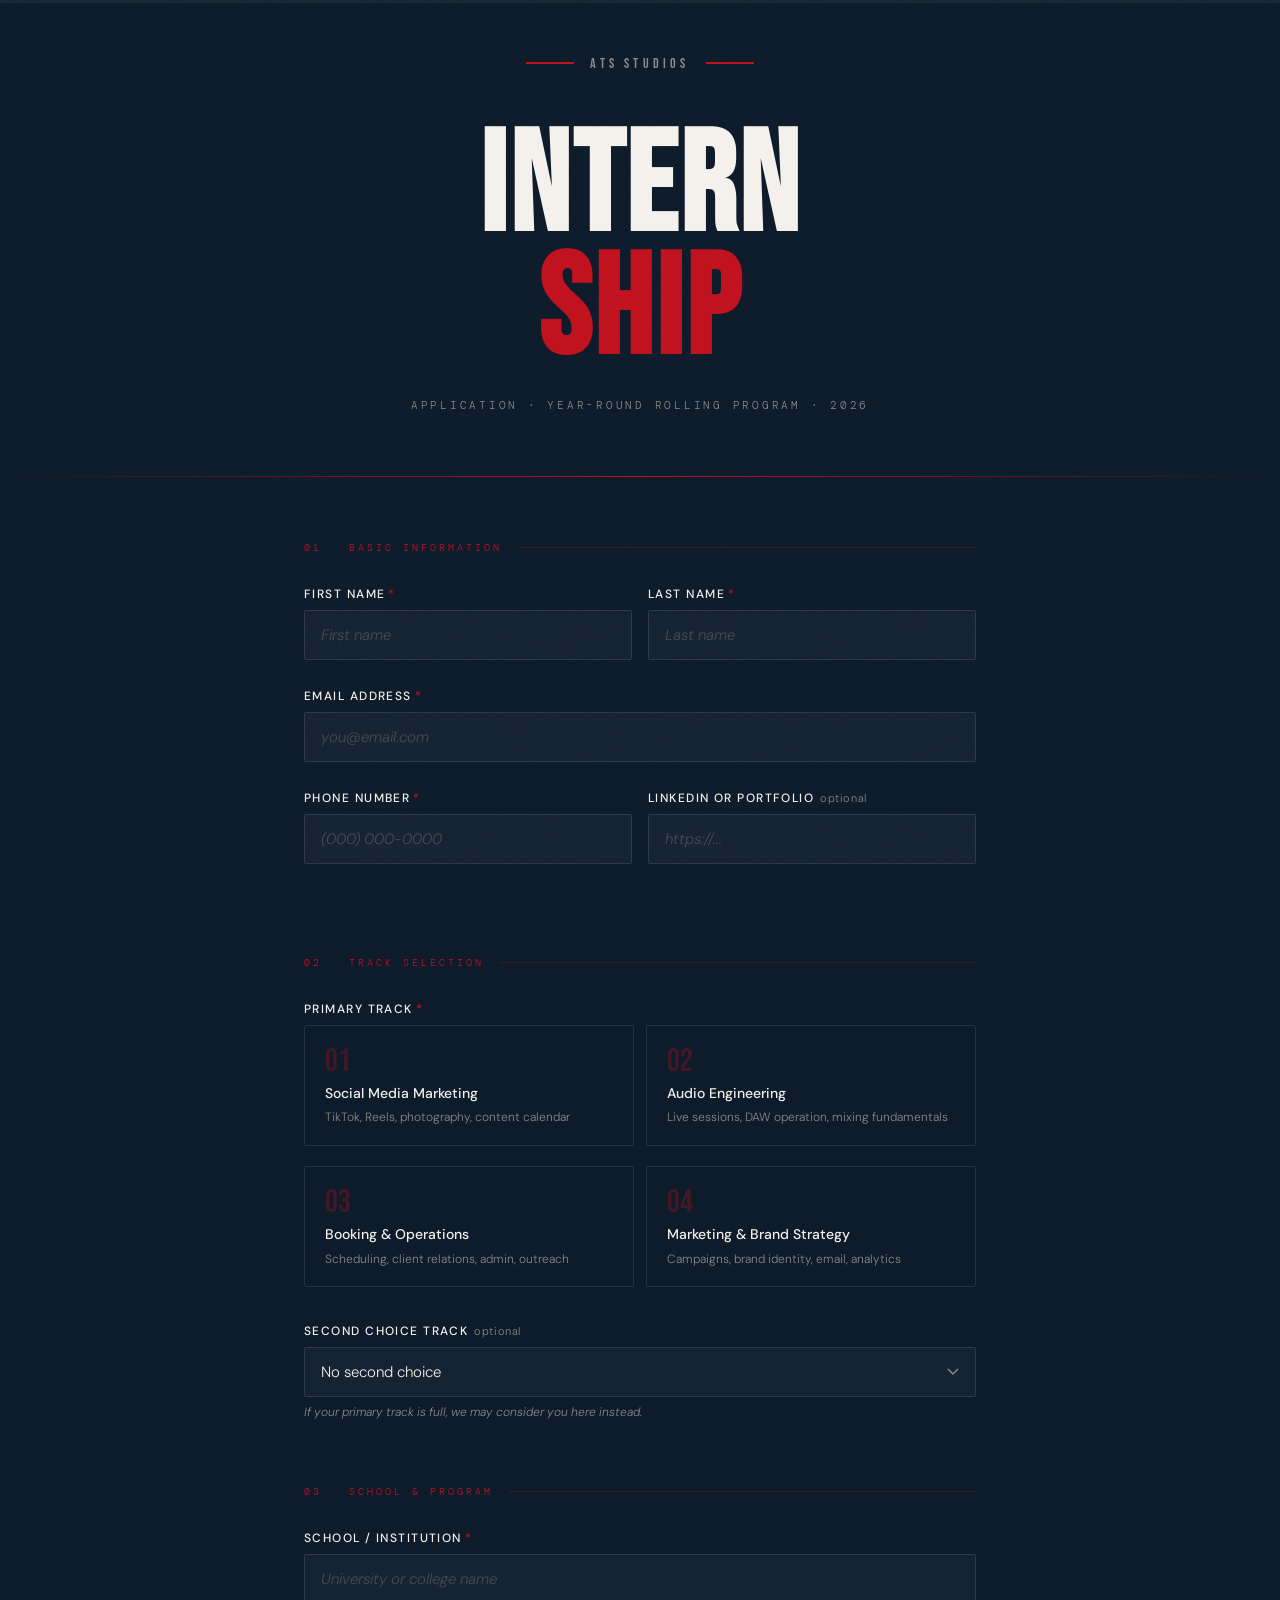
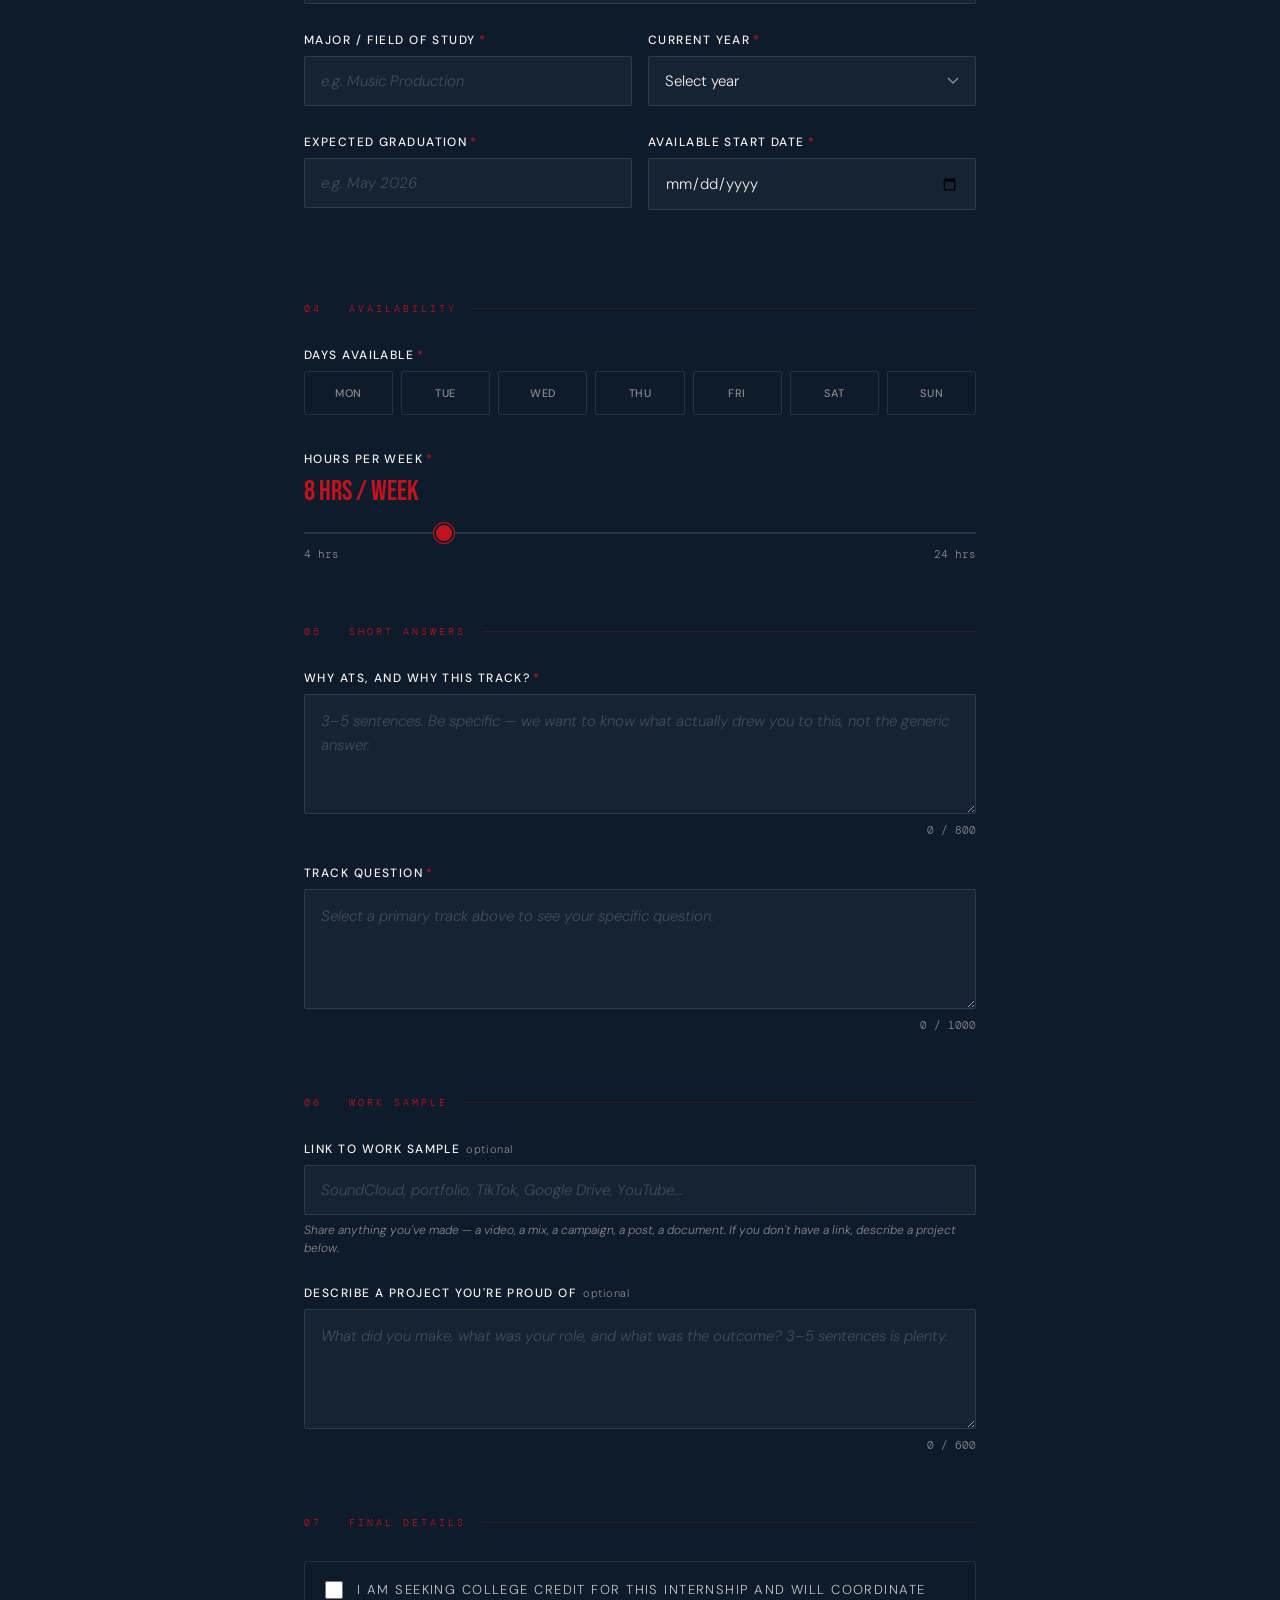
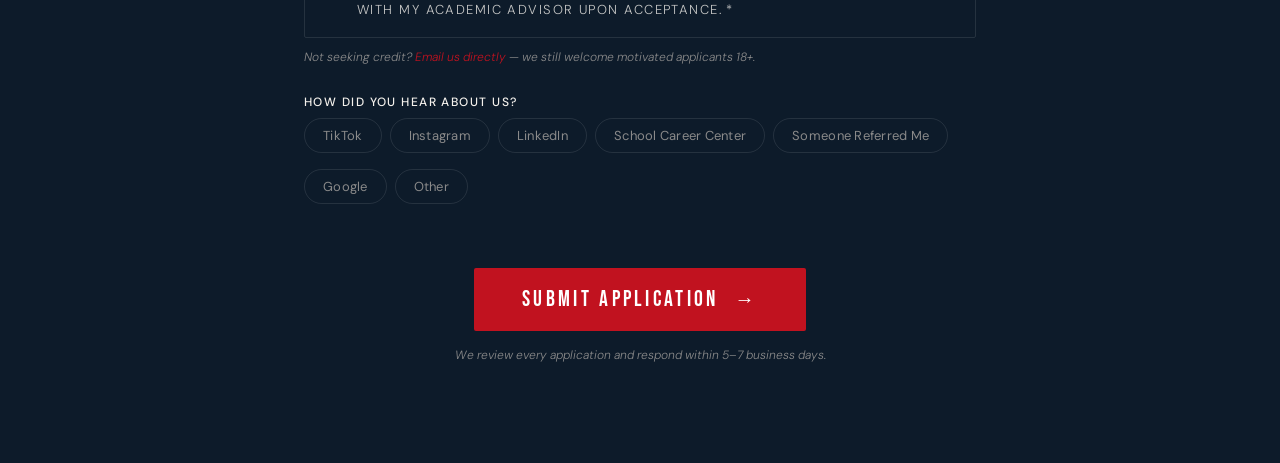
==== index.html @ d06bab0e "Add files via upload" ====
<!DOCTYPE html>
<html lang="en">
<head>
<meta charset="UTF-8">
<meta name="viewport" content="width=device-width, initial-scale=1.0">
<title>ATS Studios — Internship Application</title>
<link href="https://fonts.googleapis.com/css2?family=Bebas+Neue&family=DM+Sans:ital,wght@0,300;0,400;0,500;0,600;1,300;1,400&family=DM+Mono:wght@400;500&display=swap" rel="stylesheet">
<style>
  :root {
    --navy:    #0D1B2A;
    --red:     #C1121F;
    --gold:    #C9A84C;
    --offwhite:#F4F1EC;
    --gray:    #8A8A8A;
    --lightgray:#E8E4DC;
    --white:   #FFFFFF;
    --success: #2E7D32;
  }

  *, *::before, *::after { box-sizing: border-box; margin: 0; padding: 0; }

  body {
    background: var(--navy);
    color: var(--offwhite);
    font-family: 'DM Sans', sans-serif;
    font-weight: 300;
    min-height: 100vh;
    overflow-x: hidden;
  }

  /* ── NOISE TEXTURE OVERLAY ── */
  body::before {
    content: '';
    position: fixed;
    inset: 0;
    background-image: url("data:image/svg+xml,%3Csvg viewBox='0 0 256 256' xmlns='http://www.w3.org/2000/svg'%3E%3Cfilter id='noise'%3E%3CfeTurbulence type='fractalNoise' baseFrequency='0.9' numOctaves='4' stitchTiles='stitch'/%3E%3C/filter%3E%3Crect width='100%25' height='100%25' filter='url(%23noise)' opacity='0.04'/%3E%3C/svg%3E");
    pointer-events: none;
    z-index: 0;
    opacity: 0.4;
  }

  /* ── HEADER ── */
  header {
    position: relative;
    z-index: 1;
    padding: 48px 0 0;
    text-align: center;
  }

  .logo-bar {
    display: inline-flex;
    align-items: center;
    gap: 16px;
    margin-bottom: 56px;
  }

  .logo-rule {
    width: 48px;
    height: 2px;
    background: var(--red);
  }

  .logo-text {
    font-family: 'Bebas Neue', sans-serif;
    font-size: 14px;
    letter-spacing: 0.3em;
    color: var(--gray);
  }

  .hero-title {
    font-family: 'Bebas Neue', sans-serif;
    font-size: clamp(72px, 12vw, 140px);
    line-height: 0.88;
    letter-spacing: 0.02em;
    color: var(--offwhite);
    margin-bottom: 8px;
  }

  .hero-title span {
    color: var(--red);
    display: block;
  }

  .hero-sub {
    font-family: 'DM Mono', monospace;
    font-size: 11px;
    letter-spacing: 0.25em;
    color: var(--gray);
    text-transform: uppercase;
    margin-top: 24px;
    margin-bottom: 64px;
  }

  .hero-divider {
    width: 100%;
    height: 1px;
    background: linear-gradient(90deg, transparent, var(--red), transparent);
    margin-bottom: 0;
  }

  /* ── FORM CONTAINER ── */
  .form-wrapper {
    position: relative;
    z-index: 1;
    max-width: 720px;
    margin: 0 auto;
    padding: 64px 24px 100px;
  }

  /* ── SECTION LABELS ── */
  .section-label {
    font-family: 'DM Mono', monospace;
    font-size: 10px;
    letter-spacing: 0.3em;
    color: var(--red);
    text-transform: uppercase;
    margin-bottom: 32px;
    margin-top: 64px;
    display: flex;
    align-items: center;
    gap: 16px;
  }

  .section-label::after {
    content: '';
    flex: 1;
    height: 1px;
    background: rgba(193,18,31,0.25);
  }

  .section-label:first-child { margin-top: 0; }

  /* ── FIELD GROUPS ── */
  .field-group {
    margin-bottom: 28px;
  }

  .field-row {
    display: grid;
    grid-template-columns: 1fr 1fr;
    gap: 16px;
  }

  @media (max-width: 560px) {
    .field-row { grid-template-columns: 1fr; }
  }

  label {
    display: block;
    font-size: 12px;
    font-weight: 500;
    letter-spacing: 0.12em;
    text-transform: uppercase;
    color: var(--offwhite);
    margin-bottom: 8px;
  }

  label .optional {
    font-weight: 300;
    color: var(--gray);
    font-size: 11px;
    letter-spacing: 0.05em;
    text-transform: none;
    margin-left: 6px;
  }

  input[type="text"],
  input[type="email"],
  input[type="tel"],
  input[type="url"],
  input[type="date"],
  select,
  textarea {
    width: 100%;
    background: rgba(255,255,255,0.04);
    border: 1px solid rgba(255,255,255,0.1);
    border-radius: 2px;
    color: var(--offwhite);
    font-family: 'DM Sans', sans-serif;
    font-size: 15px;
    font-weight: 300;
    padding: 14px 16px;
    outline: none;
    transition: border-color 0.2s, background 0.2s;
    -webkit-appearance: none;
    appearance: none;
  }

  input:focus,
  select:focus,
  textarea:focus {
    border-color: var(--red);
    background: rgba(193,18,31,0.05);
  }

  input::placeholder,
  textarea::placeholder {
    color: rgba(244,241,236,0.2);
    font-style: italic;
  }

  select {
    background-image: url("data:image/svg+xml,%3Csvg xmlns='http://www.w3.org/2000/svg' width='12' height='8' viewBox='0 0 12 8'%3E%3Cpath d='M1 1l5 5 5-5' stroke='%238A8A8A' stroke-width='1.5' fill='none'/%3E%3C/svg%3E");
    background-repeat: no-repeat;
    background-position: right 16px center;
    padding-right: 40px;
    cursor: pointer;
  }

  select option {
    background: var(--navy);
    color: var(--offwhite);
  }

  textarea {
    resize: vertical;
    min-height: 120px;
    line-height: 1.6;
  }

  /* ── TRACK CARDS ── */
  .track-grid {
    display: grid;
    grid-template-columns: 1fr 1fr;
    gap: 12px;
    margin-bottom: 0;
  }

  @media (max-width: 560px) {
    .track-grid { grid-template-columns: 1fr; }
  }

  .track-card input[type="radio"] {
    display: none;
  }

  .track-card label {
    display: block;
    border: 1px solid rgba(255,255,255,0.1);
    border-radius: 2px;
    padding: 20px 20px 18px;
    cursor: pointer;
    transition: all 0.2s;
    text-transform: none;
    letter-spacing: normal;
    font-size: 14px;
    font-weight: 400;
    line-height: 1.4;
  }

  .track-card label:hover {
    border-color: rgba(193,18,31,0.5);
    background: rgba(193,18,31,0.04);
  }

  .track-card input[type="radio"]:checked + label {
    border-color: var(--red);
    background: rgba(193,18,31,0.08);
  }

  .track-num {
    font-family: 'Bebas Neue', sans-serif;
    font-size: 32px;
    color: rgba(193,18,31,0.3);
    line-height: 1;
    display: block;
    margin-bottom: 6px;
    transition: color 0.2s;
  }

  .track-card input[type="radio"]:checked + label .track-num {
    color: var(--red);
  }

  .track-name {
    display: block;
    font-weight: 500;
    color: var(--offwhite);
    margin-bottom: 4px;
  }

  .track-desc {
    font-size: 12px;
    color: var(--gray);
    font-weight: 300;
  }

  /* ── AVAILABILITY CHECKBOXES ── */
  .days-grid {
    display: grid;
    grid-template-columns: repeat(7, 1fr);
    gap: 8px;
  }

  @media (max-width: 560px) {
    .days-grid { grid-template-columns: repeat(4, 1fr); }
  }

  .day-check input[type="checkbox"] { display: none; }

  .day-check label {
    display: flex;
    align-items: center;
    justify-content: center;
    height: 44px;
    border: 1px solid rgba(255,255,255,0.1);
    border-radius: 2px;
    font-size: 11px;
    font-weight: 500;
    letter-spacing: 0.05em;
    color: var(--gray);
    cursor: pointer;
    transition: all 0.2s;
    text-transform: uppercase;
  }

  .day-check label:hover {
    border-color: rgba(193,18,31,0.5);
    color: var(--offwhite);
  }

  .day-check input[type="checkbox"]:checked + label {
    border-color: var(--red);
    background: rgba(193,18,31,0.08);
    color: var(--offwhite);
  }

  /* ── HOURS SLIDER ── */
  .slider-wrap {
    position: relative;
  }

  .slider-value {
    font-family: 'Bebas Neue', sans-serif;
    font-size: 28px;
    color: var(--red);
    margin-bottom: 10px;
    display: block;
  }

  input[type="range"] {
    -webkit-appearance: none;
    appearance: none;
    width: 100%;
    height: 2px;
    background: rgba(255,255,255,0.1);
    outline: none;
    border: none;
    padding: 0;
    border-radius: 0;
  }

  input[type="range"]::-webkit-slider-thumb {
    -webkit-appearance: none;
    appearance: none;
    width: 20px;
    height: 20px;
    border-radius: 50%;
    background: var(--red);
    cursor: pointer;
    border: 2px solid var(--navy);
    box-shadow: 0 0 0 1px var(--red);
  }

  input[type="range"]::-moz-range-thumb {
    width: 20px;
    height: 20px;
    border-radius: 50%;
    background: var(--red);
    cursor: pointer;
    border: 2px solid var(--navy);
  }

  .slider-labels {
    display: flex;
    justify-content: space-between;
    font-size: 11px;
    color: var(--gray);
    margin-top: 8px;
    font-family: 'DM Mono', monospace;
  }

  /* ── CHECKBOX SINGLE ── */
  .checkbox-field {
    display: flex;
    align-items: flex-start;
    gap: 14px;
    padding: 18px 20px;
    border: 1px solid rgba(255,255,255,0.1);
    border-radius: 2px;
    cursor: pointer;
    transition: all 0.2s;
  }

  .checkbox-field:hover {
    border-color: rgba(193,18,31,0.4);
  }

  .checkbox-field input[type="checkbox"] {
    width: 18px;
    height: 18px;
    min-width: 18px;
    accent-color: var(--red);
    margin-top: 1px;
    cursor: pointer;
  }

  .checkbox-field span {
    font-size: 13px;
    font-weight: 300;
    color: rgba(244,241,236,0.8);
    line-height: 1.5;
  }

  /* ── SOURCE SELECT PILLS ── */
  .pills-grid {
    display: flex;
    flex-wrap: wrap;
    gap: 8px;
  }

  .pill input[type="radio"] { display: none; }

  .pill label {
    display: inline-block;
    padding: 8px 18px;
    border: 1px solid rgba(255,255,255,0.1);
    border-radius: 100px;
    font-size: 13px;
    font-weight: 400;
    letter-spacing: 0.02em;
    color: var(--gray);
    cursor: pointer;
    transition: all 0.2s;
    text-transform: none;
  }

  .pill label:hover {
    border-color: rgba(193,18,31,0.5);
    color: var(--offwhite);
  }

  .pill input[type="radio"]:checked + label {
    border-color: var(--red);
    background: rgba(193,18,31,0.1);
    color: var(--offwhite);
  }

  /* ── HELPER TEXT ── */
  .field-hint {
    font-size: 12px;
    color: var(--gray);
    margin-top: 6px;
    line-height: 1.5;
    font-style: italic;
  }

  /* ── SUBMIT ── */
  .submit-area {
    margin-top: 56px;
    text-align: center;
  }

  .submit-btn {
    display: inline-flex;
    align-items: center;
    gap: 16px;
    background: var(--red);
    color: var(--white);
    border: none;
    font-family: 'Bebas Neue', sans-serif;
    font-size: 22px;
    letter-spacing: 0.15em;
    padding: 18px 48px;
    cursor: pointer;
    transition: all 0.2s;
    border-radius: 2px;
    position: relative;
    overflow: hidden;
  }

  .submit-btn::before {
    content: '';
    position: absolute;
    inset: 0;
    background: rgba(255,255,255,0);
    transition: background 0.2s;
  }

  .submit-btn:hover::before {
    background: rgba(255,255,255,0.1);
  }

  .submit-btn:active {
    transform: scale(0.98);
  }

  .submit-arrow {
    font-size: 20px;
    transition: transform 0.2s;
  }

  .submit-btn:hover .submit-arrow {
    transform: translateX(4px);
  }

  .submit-note {
    font-size: 12px;
    color: var(--gray);
    margin-top: 16px;
    font-style: italic;
  }

  /* ── SUCCESS STATE ── */
  .success-screen {
    display: none;
    text-align: center;
    padding: 80px 24px;
  }

  .success-screen.visible { display: block; }

  .success-icon {
    font-family: 'Bebas Neue', sans-serif;
    font-size: 100px;
    color: var(--red);
    line-height: 1;
    margin-bottom: 24px;
  }

  .success-title {
    font-family: 'Bebas Neue', sans-serif;
    font-size: 48px;
    color: var(--offwhite);
    margin-bottom: 16px;
  }

  .success-body {
    font-size: 16px;
    color: var(--gray);
    max-width: 400px;
    margin: 0 auto;
    line-height: 1.7;
  }

  /* ── REQUIRED STAR ── */
  .req { color: var(--red); margin-left: 3px; }

  /* ── CHAR COUNTER ── */
  .char-counter {
    font-family: 'DM Mono', monospace;
    font-size: 11px;
    color: var(--gray);
    text-align: right;
    margin-top: 4px;
  }

  .char-counter.warn { color: var(--gold); }
  .char-counter.over { color: var(--red); }

  /* ── PROGRESS BAR ── */
  .progress-bar-wrap {
    position: fixed;
    top: 0;
    left: 0;
    right: 0;
    height: 3px;
    background: rgba(255,255,255,0.05);
    z-index: 100;
  }

  .progress-bar {
    height: 100%;
    background: var(--red);
    width: 0%;
    transition: width 0.3s ease;
  }

  /* ── STAGGER ANIMATION ── */
  .form-wrapper > * {
    opacity: 0;
    transform: translateY(16px);
    animation: fadeUp 0.5s forwards;
  }

  @keyframes fadeUp {
    to { opacity: 1; transform: translateY(0); }
  }

  .form-wrapper > *:nth-child(1) { animation-delay: 0.05s; }
  .form-wrapper > *:nth-child(2) { animation-delay: 0.1s; }
  .form-wrapper > *:nth-child(3) { animation-delay: 0.15s; }
  .form-wrapper > *:nth-child(4) { animation-delay: 0.2s; }
  .form-wrapper > *:nth-child(5) { animation-delay: 0.25s; }
  .form-wrapper > *:nth-child(6) { animation-delay: 0.3s; }
  .form-wrapper > *:nth-child(7) { animation-delay: 0.35s; }
  .form-wrapper > *:nth-child(8) { animation-delay: 0.4s; }
  .form-wrapper > *:nth-child(9) { animation-delay: 0.45s; }
  .form-wrapper > *:nth-child(10) { animation-delay: 0.5s; }
  .form-wrapper > *:nth-child(11) { animation-delay: 0.55s; }
  .form-wrapper > *:nth-child(12) { animation-delay: 0.6s; }
  .form-wrapper > *:nth-child(13) { animation-delay: 0.65s; }
  .form-wrapper > *:nth-child(14) { animation-delay: 0.7s; }
  .form-wrapper > *:nth-child(15) { animation-delay: 0.75s; }
  .form-wrapper > *:nth-child(n+16) { animation-delay: 0.8s; }

</style>
</head>
<body>

<div class="progress-bar-wrap">
  <div class="progress-bar" id="progressBar"></div>
</div>

<header>
  <div class="logo-bar">
    <div class="logo-rule"></div>
    <span class="logo-text">ATS Studios</span>
    <div class="logo-rule"></div>
  </div>
  <h1 class="hero-title">INTERN<span>SHIP</span></h1>
  <p class="hero-sub">Application · Year-Round Rolling Program · 2026</p>
  <div class="hero-divider"></div>
</header>

<div class="form-wrapper">
  <form id="appForm" novalidate>

    <!-- ── 01 BASIC INFO ── -->
    <div class="section-label">01 &nbsp; Basic Information</div>

    <div class="field-row">
      <div class="field-group">
        <label for="firstName">First Name<span class="req">*</span></label>
        <input type="text" id="firstName" name="firstName" placeholder="First name" required>
      </div>
      <div class="field-group">
        <label for="lastName">Last Name<span class="req">*</span></label>
        <input type="text" id="lastName" name="lastName" placeholder="Last name" required>
      </div>
    </div>

    <div class="field-group">
      <label for="email">Email Address<span class="req">*</span></label>
      <input type="email" id="email" name="email" placeholder="you@email.com" required>
    </div>

    <div class="field-row">
      <div class="field-group">
        <label for="phone">Phone Number<span class="req">*</span></label>
        <input type="tel" id="phone" name="phone" placeholder="(000) 000-0000" required>
      </div>
      <div class="field-group">
        <label for="portfolio">LinkedIn or Portfolio<span class="optional">optional</span></label>
        <input type="url" id="portfolio" name="portfolio" placeholder="https://...">
      </div>
    </div>

    <!-- ── 02 TRACK SELECTION ── -->
    <div class="section-label">02 &nbsp; Track Selection</div>

    <div class="field-group">
      <label>Primary Track<span class="req">*</span></label>
      <div class="track-grid">
        <div class="track-card">
          <input type="radio" id="track1" name="primaryTrack" value="Social Media Marketing" required>
          <label for="track1">
            <span class="track-num">01</span>
            <span class="track-name">Social Media Marketing</span>
            <span class="track-desc">TikTok, Reels, photography, content calendar</span>
          </label>
        </div>
        <div class="track-card">
          <input type="radio" id="track2" name="primaryTrack" value="Audio Engineering">
          <label for="track2">
            <span class="track-num">02</span>
            <span class="track-name">Audio Engineering</span>
            <span class="track-desc">Live sessions, DAW operation, mixing fundamentals</span>
          </label>
        </div>
        <div class="track-card">
          <input type="radio" id="track3" name="primaryTrack" value="Booking & Studio Operations">
          <label for="track3">
            <span class="track-num">03</span>
            <span class="track-name">Booking & Operations</span>
            <span class="track-desc">Scheduling, client relations, admin, outreach</span>
          </label>
        </div>
        <div class="track-card">
          <input type="radio" id="track4" name="primaryTrack" value="Marketing & Brand Strategy">
          <label for="track4">
            <span class="track-num">04</span>
            <span class="track-name">Marketing & Brand Strategy</span>
            <span class="track-desc">Campaigns, brand identity, email, analytics</span>
          </label>
        </div>
      </div>
    </div>

    <div class="field-group">
      <label for="secondTrack">Second Choice Track<span class="optional">optional</span></label>
      <select id="secondTrack" name="secondTrack">
        <option value="">No second choice</option>
        <option value="Social Media Marketing">01 — Social Media Marketing</option>
        <option value="Audio Engineering">02 — Audio Engineering</option>
        <option value="Booking & Studio Operations">03 — Booking & Operations</option>
        <option value="Marketing & Brand Strategy">04 — Marketing & Brand Strategy</option>
      </select>
      <p class="field-hint">If your primary track is full, we may consider you here instead.</p>
    </div>

    <!-- ── 03 SCHOOL & PROGRAM ── -->
    <div class="section-label">03 &nbsp; School & Program</div>

    <div class="field-group">
      <label for="school">School / Institution<span class="req">*</span></label>
      <input type="text" id="school" name="school" placeholder="University or college name" required>
    </div>

    <div class="field-row">
      <div class="field-group">
        <label for="major">Major / Field of Study<span class="req">*</span></label>
        <input type="text" id="major" name="major" placeholder="e.g. Music Production" required>
      </div>
      <div class="field-group">
        <label for="year">Current Year<span class="req">*</span></label>
        <select id="year" name="year" required>
          <option value="">Select year</option>
          <option>Freshman</option>
          <option>Sophomore</option>
          <option>Junior</option>
          <option>Senior</option>
          <option>Graduate Student</option>
          <option>Recent Graduate</option>
          <option>Not Currently Enrolled</option>
        </select>
      </div>
    </div>

    <div class="field-row">
      <div class="field-group">
        <label for="gradDate">Expected Graduation<span class="req">*</span></label>
        <input type="text" id="gradDate" name="gradDate" placeholder="e.g. May 2026" required>
      </div>
      <div class="field-group">
        <label for="startDate">Available Start Date<span class="req">*</span></label>
        <input type="date" id="startDate" name="startDate" required>
      </div>
    </div>

    <!-- ── 04 AVAILABILITY ── -->
    <div class="section-label">04 &nbsp; Availability</div>

    <div class="field-group">
      <label>Days Available<span class="req">*</span></label>
      <div class="days-grid">
        <div class="day-check"><input type="checkbox" id="mon" name="days" value="Monday"><label for="mon">Mon</label></div>
        <div class="day-check"><input type="checkbox" id="tue" name="days" value="Tuesday"><label for="tue">Tue</label></div>
        <div class="day-check"><input type="checkbox" id="wed" name="days" value="Wednesday"><label for="wed">Wed</label></div>
        <div class="day-check"><input type="checkbox" id="thu" name="days" value="Thursday"><label for="thu">Thu</label></div>
        <div class="day-check"><input type="checkbox" id="fri" name="days" value="Friday"><label for="fri">Fri</label></div>
        <div class="day-check"><input type="checkbox" id="sat" name="days" value="Saturday"><label for="sat">Sat</label></div>
        <div class="day-check"><input type="checkbox" id="sun" name="days" value="Sunday"><label for="sun">Sun</label></div>
      </div>
    </div>

    <div class="field-group">
      <label>Hours Per Week<span class="req">*</span></label>
      <span class="slider-value" id="hoursDisplay">8 hrs / week</span>
      <div class="slider-wrap">
        <input type="range" id="hoursRange" name="hoursPerWeek" min="4" max="24" value="8" step="2">
        <div class="slider-labels"><span>4 hrs</span><span>24 hrs</span></div>
      </div>
    </div>

    <!-- ── 05 SHORT ANSWERS ── -->
    <div class="section-label">05 &nbsp; Short Answers</div>

    <div class="field-group">
      <label for="whyATS">Why ATS, and why this track?<span class="req">*</span></label>
      <textarea id="whyATS" name="whyATS" placeholder="3–5 sentences. Be specific — we want to know what actually drew you to this, not the generic answer." maxlength="800" required></textarea>
      <div class="char-counter" id="whyATSCounter">0 / 800</div>
    </div>

    <div class="field-group">
      <label for="trackQ" id="trackQLabel">Track Question<span class="req">*</span></label>
      <textarea id="trackQ" name="trackQuestion" placeholder="Select a primary track above to see your specific question." maxlength="1000" required></textarea>
      <div class="char-counter" id="trackQCounter">0 / 1000</div>
    </div>

    <!-- ── 06 WORK SAMPLE ── -->
    <div class="section-label">06 &nbsp; Work Sample</div>

    <div class="field-group">
      <label for="workSample">Link to Work Sample<span class="optional">optional</span></label>
      <input type="url" id="workSample" name="workSample" placeholder="SoundCloud, portfolio, TikTok, Google Drive, YouTube...">
      <p class="field-hint">Share anything you've made — a video, a mix, a campaign, a post, a document. If you don't have a link, describe a project below.</p>
    </div>

    <div class="field-group">
      <label for="workDesc">Describe a Project You're Proud Of<span class="optional">optional</span></label>
      <textarea id="workDesc" name="workDescription" placeholder="What did you make, what was your role, and what was the outcome? 3–5 sentences is plenty." maxlength="600"></textarea>
      <div class="char-counter" id="workDescCounter">0 / 600</div>
    </div>

    <!-- ── 07 CREDIT & SOURCE ── -->
    <div class="section-label">07 &nbsp; Final Details</div>

    <div class="field-group">
      <label class="checkbox-field" for="creditCheck">
        <input type="checkbox" id="creditCheck" name="seekingCredit" value="yes" required>
        <span>I am seeking college credit for this internship and will coordinate with my academic advisor upon acceptance.<span class="req">*</span></span>
      </label>
      <p class="field-hint" style="margin-top:10px;">Not seeking credit? <a href="/cdn-cgi/l/email-protection#96fff8e2f3e4f8e5feffe6e5d6f7e2e5e5e2e3f2fff9e5b8f5f9fb" style="color:var(--red);text-decoration:none;">Email us directly</a> — we still welcome motivated applicants 18+.</p>
    </div>

    <div class="field-group">
      <label>How did you hear about us?</label>
      <div class="pills-grid">
        <div class="pill"><input type="radio" id="src1" name="source" value="TikTok"><label for="src1">TikTok</label></div>
        <div class="pill"><input type="radio" id="src2" name="source" value="Instagram"><label for="src2">Instagram</label></div>
        <div class="pill"><input type="radio" id="src3" name="source" value="LinkedIn"><label for="src3">LinkedIn</label></div>
        <div class="pill"><input type="radio" id="src4" name="source" value="School Career Center"><label for="src4">School Career Center</label></div>
        <div class="pill"><input type="radio" id="src5" name="source" value="Referral"><label for="src5">Someone Referred Me</label></div>
        <div class="pill"><input type="radio" id="src6" name="source" value="Google"><label for="src6">Google</label></div>
        <div class="pill"><input type="radio" id="src7" name="source" value="Other"><label for="src7">Other</label></div>
      </div>
    </div>

    <!-- ── SUBMIT ── -->
    <div class="submit-area">
      <button type="submit" class="submit-btn">
        Submit Application
        <span class="submit-arrow">→</span>
      </button>
      <p class="submit-note">We review every application and respond within 5–7 business days.</p>
    </div>

  </form>

  <!-- SUCCESS -->
  <div class="success-screen" id="successScreen">
    <div class="success-icon">✓</div>
    <h2 class="success-title">Application Received</h2>
    <p class="success-body">We'll review everything and be in touch within 5–7 business days to schedule your intro call. Keep an eye on your inbox.</p>
  </div>

</div>

<script data-cfasync="false" src="/cdn-cgi/scripts/5c5dd728/cloudflare-static/email-decode.min.js"></script><script>
  // ── PROGRESS BAR ──
  const progressBar = document.getElementById('progressBar');
  const form = document.getElementById('appForm');
  const allRequired = form.querySelectorAll('[required]');

  function updateProgress() {
    let filled = 0;
    allRequired.forEach(el => {
      if (el.type === 'radio' || el.type === 'checkbox') {
        const group = form.querySelectorAll(`[name="${el.name}"]`);
        const anyChecked = Array.from(group).some(r => r.checked);
        if (anyChecked) filled++;
      } else if (el.value.trim()) {
        filled++;
      }
    });
    const uniqueRequired = new Set(Array.from(allRequired).map(el =>
      (el.type === 'radio' || el.type === 'checkbox') ? el.name : el.id
    ));
    const pct = Math.round((filled / uniqueRequired.size) * 100);
    progressBar.style.width = pct + '%';
  }

  form.addEventListener('input', updateProgress);
  form.addEventListener('change', updateProgress);

  // ── HOURS SLIDER ──
  const hoursRange = document.getElementById('hoursRange');
  const hoursDisplay = document.getElementById('hoursDisplay');
  hoursRange.addEventListener('input', () => {
    hoursDisplay.textContent = hoursRange.value + ' hrs / week';
  });

  // ── CHAR COUNTERS ──
  function setupCounter(textareaId, counterId, max) {
    const ta = document.getElementById(textareaId);
    const counter = document.getElementById(counterId);
    ta.addEventListener('input', () => {
      const len = ta.value.length;
      counter.textContent = len + ' / ' + max;
      counter.className = 'char-counter';
      if (len > max * 0.9) counter.classList.add('warn');
      if (len >= max) counter.classList.add('over');
    });
  }
  setupCounter('whyATS', 'whyATSCounter', 800);
  setupCounter('trackQ', 'trackQCounter', 1000);
  setupCounter('workDesc', 'workDescCounter', 600);

  // ── TRACK-SPECIFIC QUESTION ──
  const trackQuestions = {
    "Social Media Marketing": "You're in the studio and an artist just wrapped a session. You have 10 minutes to capture something before they leave. What do you film, how do you frame it, and where does it go?",
    "Audio Engineering": "What do you want to be able to do by the end of this internship that you can't do right now? Be specific about the skill and why it matters to you.",
    "Booking & Studio Operations": "Describe a time you had to manage multiple competing priorities or keep something organized under pressure. What was the situation, what did you do, and what was the outcome?",
    "Marketing & Brand Strategy": "How would you position ATS Studios in the market — who should it be talking to, what should it be saying, and what makes it different from every other studio in the city?"
  };

  const trackRadios = document.querySelectorAll('[name="primaryTrack"]');
  const trackQLabel = document.getElementById('trackQLabel');
  const trackQField = document.getElementById('trackQ');

  trackRadios.forEach(radio => {
    radio.addEventListener('change', () => {
      const q = trackQuestions[radio.value];
      if (q) {
        trackQLabel.innerHTML = radio.value + ' — Track Question<span class="req">*</span>';
        trackQField.placeholder = q;
        trackQField.value = '';
        document.getElementById('trackQCounter').textContent = '0 / 1000';
      }
    });
  });

  // ── FORM SUBMIT ──
  form.addEventListener('submit', (e) => {
    e.preventDefault();

    // Basic validation
    let valid = true;
    allRequired.forEach(el => {
      if (el.type === 'radio') {
        const group = form.querySelectorAll(`[name="${el.name}"]`);
        if (!Array.from(group).some(r => r.checked)) valid = false;
      } else if (el.type === 'checkbox') {
        if (!el.checked) valid = false;
      } else if (!el.value.trim()) {
        valid = false;
        el.style.borderColor = 'var(--red)';
        setTimeout(() => el.style.borderColor = '', 2000);
      }
    });

    if (!valid) {
      const firstEmpty = Array.from(allRequired).find(el => !el.value.trim() && el.type !== 'radio' && el.type !== 'checkbox');
      if (firstEmpty) firstEmpty.scrollIntoView({ behavior: 'smooth', block: 'center' });
      return;
    }

    // Collect form data
    const formData = {
      firstName:       form.firstName.value,
      lastName:        form.lastName.value,
      email:           form.email.value,
      phone:           form.phone.value,
      portfolio:       form.portfolio.value,
      primaryTrack:    form.primaryTrack.value,
      secondTrack:     form.secondTrack.value,
      school:          form.school.value,
      major:           form.major.value,
      year:            form.year.value,
      gradDate:        form.gradDate.value,
      startDate:       form.startDate.value,
      days:            Array.from(form.querySelectorAll('[name="days"]:checked')).map(d => d.value).join(', '),
      hoursPerWeek:    form.hoursPerWeek.value,
      whyATS:          form.whyATS.value,
      trackQuestion:   form.trackQuestion.value,
      workSample:      form.workSample.value,
      workDescription: form.workDescription.value,
      seekingCredit:   form.seekingCredit.checked ? 'yes' : 'no',
      source:          form.source ? form.source.value : ''
    };

    const submitBtn = document.querySelector('.submit-btn');
    submitBtn.textContent = 'Submitting...';
    submitBtn.disabled = true;

    const WEB_APP_URL = 'https://script.google.com/macros/s/AKfycbw0norNfFdY1i69Ld4GZCCXX0SnRj14sdwwDmW1918sGhqh-iyzeQD15al6hnmKfOvd/exec';

    fetch(WEB_APP_URL, {
      method: 'POST',
      mode: 'no-cors',
      headers: { 'Content-Type': 'text/plain' },
      body: JSON.stringify(formData)
    })
    .then(() => {
      form.style.display = 'none';
      document.getElementById('successScreen').classList.add('visible');
      window.scrollTo({ top: 0, behavior: 'smooth' });
    })
    .catch(() => {
      submitBtn.textContent = 'Submit Application';
      submitBtn.disabled = false;
      alert('Something went wrong. Please try again or email us directly.');
    });

  });
</script>

</body>
</html>
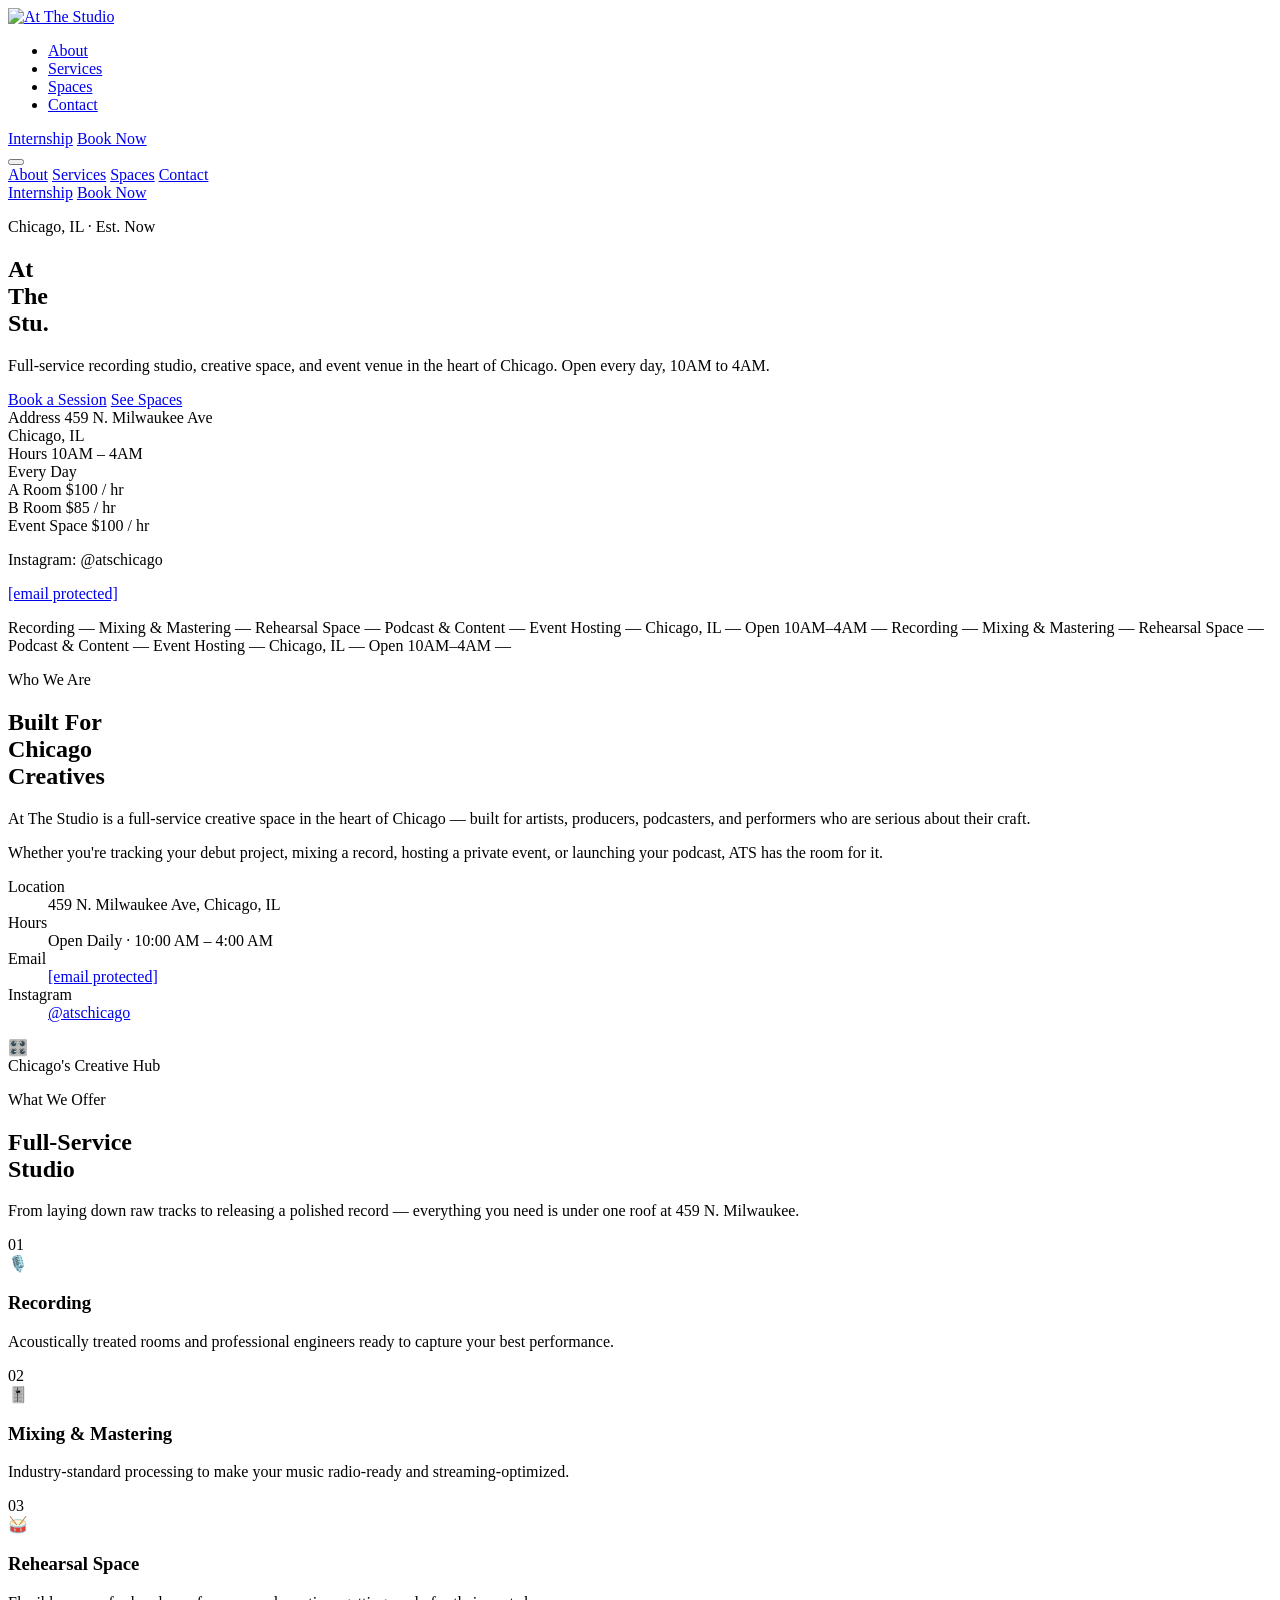
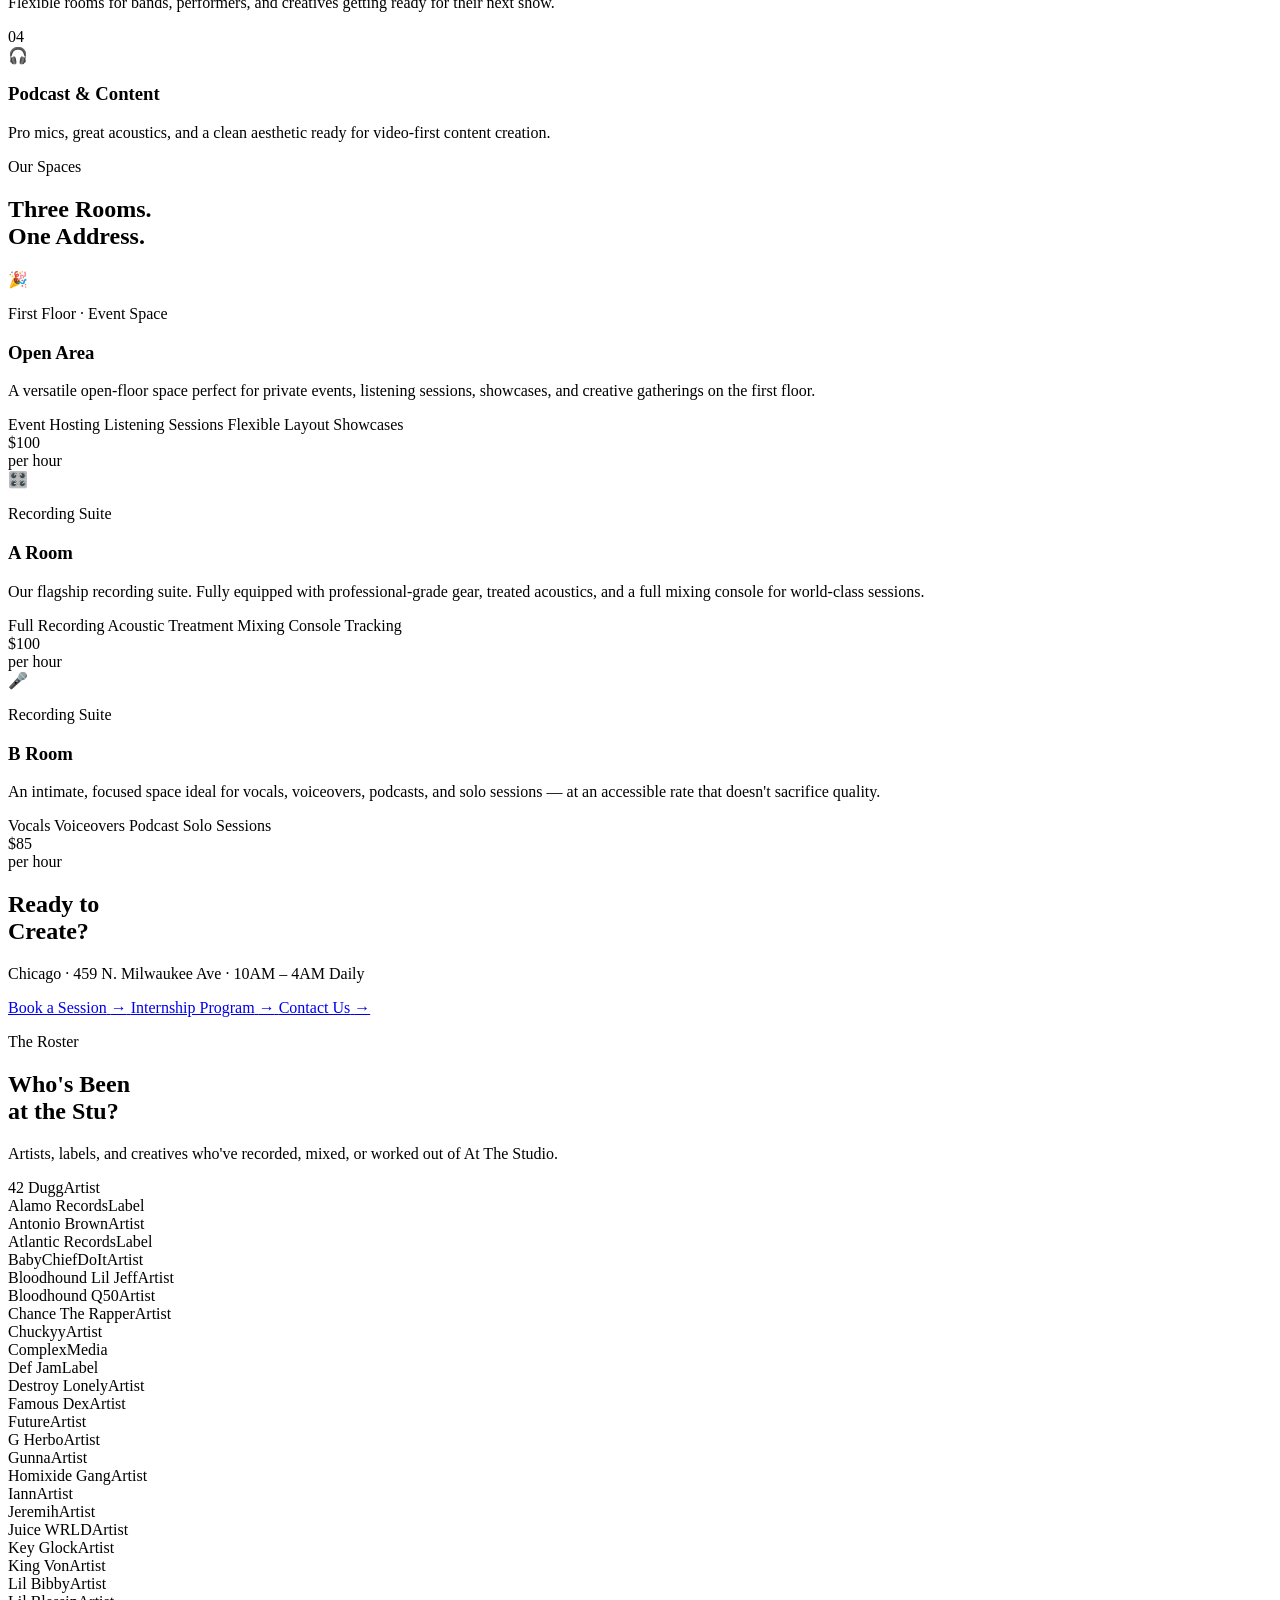
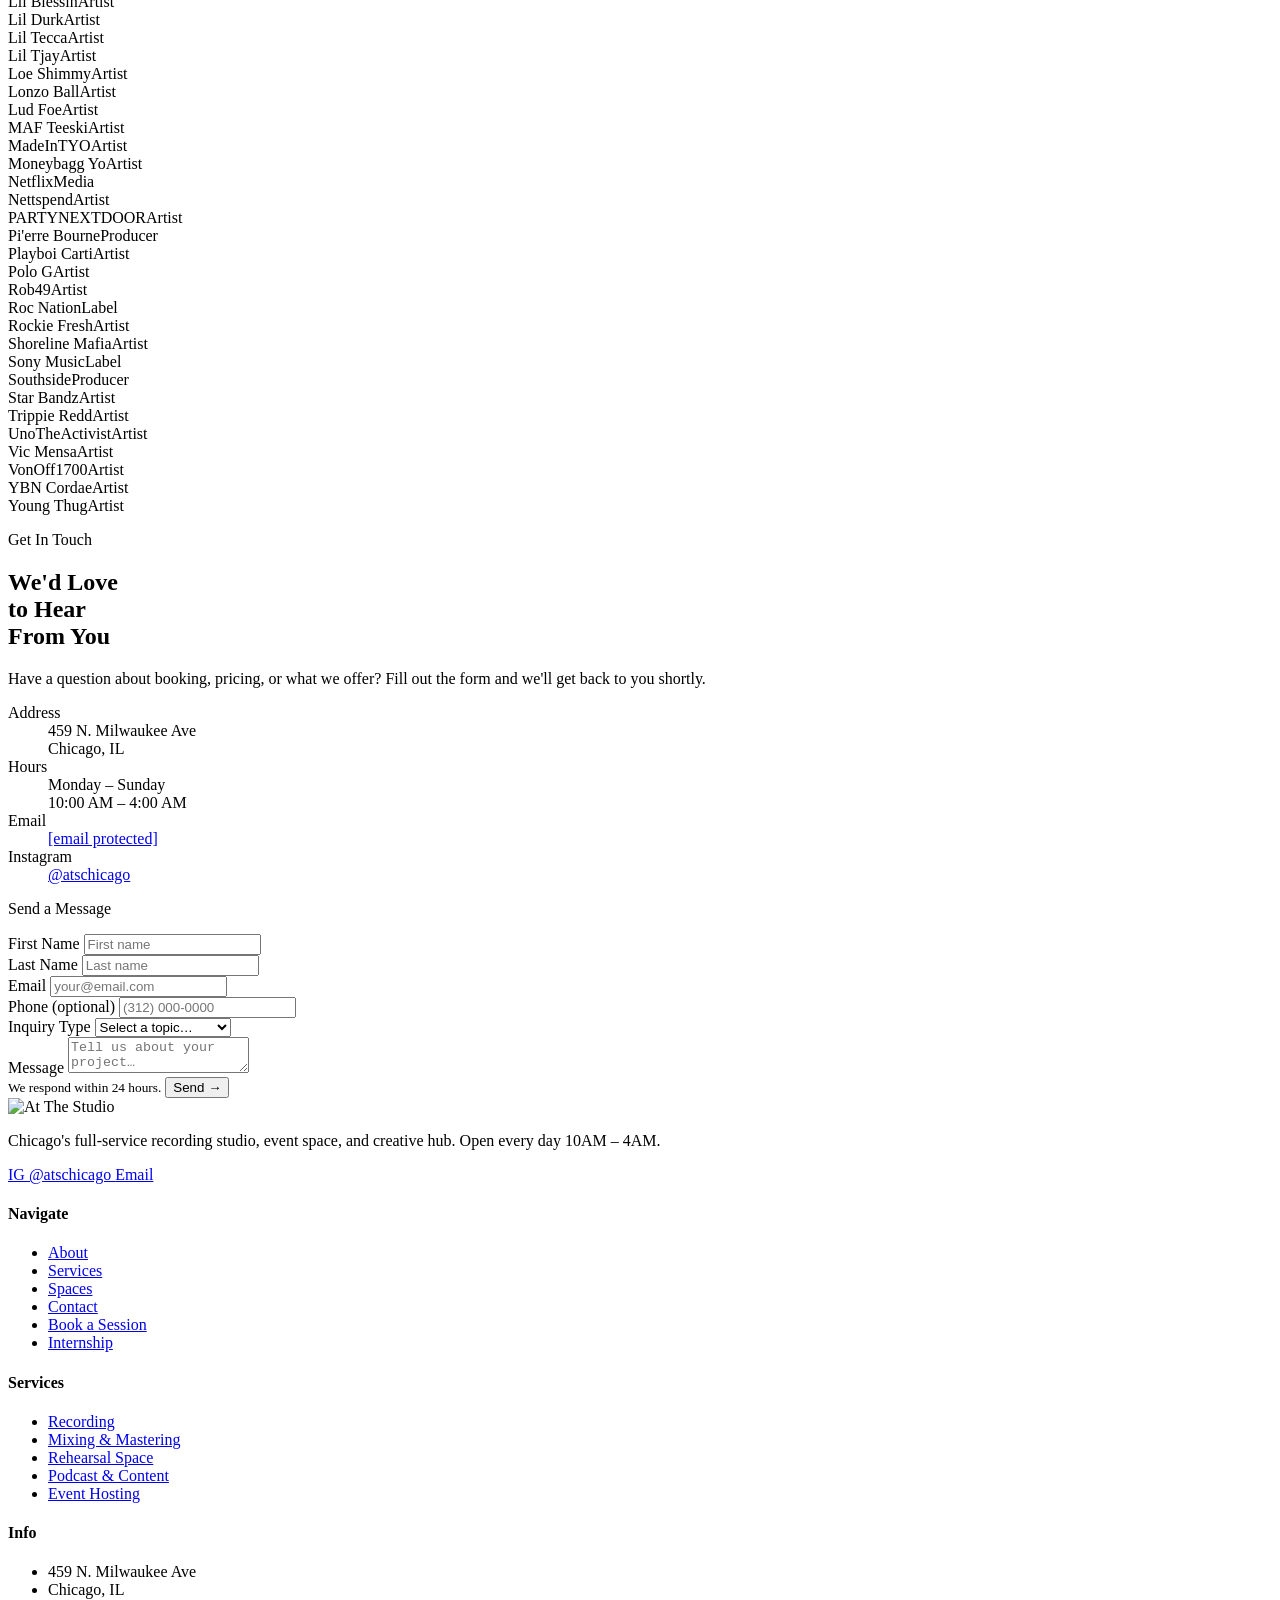
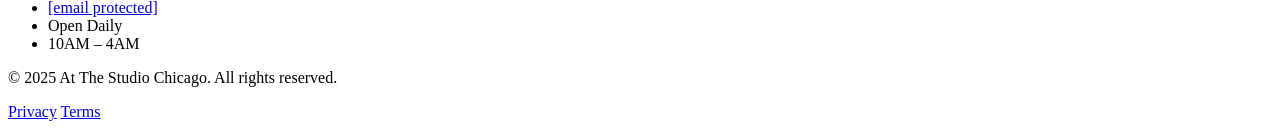
==== commit d0285ad2: "Add files via upload" ====
--- a/index.html
+++ b/index.html
@@ -1,1000 +1,638 @@
 <!DOCTYPE html>
 <html lang="en">
 <head>
-<meta charset="UTF-8">
-<meta name="viewport" content="width=device-width, initial-scale=1.0">
-<title>ATS Studios — Internship Application</title>
-<link href="https://fonts.googleapis.com/css2?family=Bebas+Neue&family=DM+Sans:ital,wght@0,300;0,400;0,500;0,600;1,300;1,400&family=DM+Mono:wght@400;500&display=swap" rel="stylesheet">
-<style>
-  :root {
-    --navy:    #0D1B2A;
-    --red:     #C1121F;
-    --gold:    #C9A84C;
-    --offwhite:#F4F1EC;
-    --gray:    #8A8A8A;
-    --lightgray:#E8E4DC;
-    --white:   #FFFFFF;
-    --success: #2E7D32;
-  }
-
-  *, *::before, *::after { box-sizing: border-box; margin: 0; padding: 0; }
-
-  body {
-    background: var(--navy);
-    color: var(--offwhite);
-    font-family: 'DM Sans', sans-serif;
-    font-weight: 300;
-    min-height: 100vh;
-    overflow-x: hidden;
-  }
-
-  /* ── NOISE TEXTURE OVERLAY ── */
-  body::before {
-    content: '';
-    position: fixed;
-    inset: 0;
-    background-image: url("data:image/svg+xml,%3Csvg viewBox='0 0 256 256' xmlns='http://www.w3.org/2000/svg'%3E%3Cfilter id='noise'%3E%3CfeTurbulence type='fractalNoise' baseFrequency='0.9' numOctaves='4' stitchTiles='stitch'/%3E%3C/filter%3E%3Crect width='100%25' height='100%25' filter='url(%23noise)' opacity='0.04'/%3E%3C/svg%3E");
-    pointer-events: none;
-    z-index: 0;
-    opacity: 0.4;
-  }
-
-  /* ── HEADER ── */
-  header {
-    position: relative;
-    z-index: 1;
-    padding: 48px 0 0;
-    text-align: center;
-  }
-
-  .logo-bar {
-    display: inline-flex;
-    align-items: center;
-    gap: 16px;
-    margin-bottom: 56px;
-  }
-
-  .logo-rule {
-    width: 48px;
-    height: 2px;
-    background: var(--red);
-  }
-
-  .logo-text {
-    font-family: 'Bebas Neue', sans-serif;
-    font-size: 14px;
-    letter-spacing: 0.3em;
-    color: var(--gray);
-  }
-
-  .hero-title {
-    font-family: 'Bebas Neue', sans-serif;
-    font-size: clamp(72px, 12vw, 140px);
-    line-height: 0.88;
-    letter-spacing: 0.02em;
-    color: var(--offwhite);
-    margin-bottom: 8px;
-  }
-
-  .hero-title span {
-    color: var(--red);
-    display: block;
-  }
-
-  .hero-sub {
-    font-family: 'DM Mono', monospace;
-    font-size: 11px;
-    letter-spacing: 0.25em;
-    color: var(--gray);
-    text-transform: uppercase;
-    margin-top: 24px;
-    margin-bottom: 64px;
-  }
-
-  .hero-divider {
-    width: 100%;
-    height: 1px;
-    background: linear-gradient(90deg, transparent, var(--red), transparent);
-    margin-bottom: 0;
-  }
-
-  /* ── FORM CONTAINER ── */
-  .form-wrapper {
-    position: relative;
-    z-index: 1;
-    max-width: 720px;
-    margin: 0 auto;
-    padding: 64px 24px 100px;
-  }
-
-  /* ── SECTION LABELS ── */
-  .section-label {
-    font-family: 'DM Mono', monospace;
-    font-size: 10px;
-    letter-spacing: 0.3em;
-    color: var(--red);
-    text-transform: uppercase;
-    margin-bottom: 32px;
-    margin-top: 64px;
-    display: flex;
-    align-items: center;
-    gap: 16px;
-  }
-
-  .section-label::after {
-    content: '';
-    flex: 1;
-    height: 1px;
-    background: rgba(193,18,31,0.25);
-  }
-
-  .section-label:first-child { margin-top: 0; }
-
-  /* ── FIELD GROUPS ── */
-  .field-group {
-    margin-bottom: 28px;
-  }
-
-  .field-row {
-    display: grid;
-    grid-template-columns: 1fr 1fr;
-    gap: 16px;
-  }
-
-  @media (max-width: 560px) {
-    .field-row { grid-template-columns: 1fr; }
-  }
-
-  label {
-    display: block;
-    font-size: 12px;
-    font-weight: 500;
-    letter-spacing: 0.12em;
-    text-transform: uppercase;
-    color: var(--offwhite);
-    margin-bottom: 8px;
-  }
-
-  label .optional {
-    font-weight: 300;
-    color: var(--gray);
-    font-size: 11px;
-    letter-spacing: 0.05em;
-    text-transform: none;
-    margin-left: 6px;
-  }
-
-  input[type="text"],
-  input[type="email"],
-  input[type="tel"],
-  input[type="url"],
-  input[type="date"],
-  select,
-  textarea {
-    width: 100%;
-    background: rgba(255,255,255,0.04);
-    border: 1px solid rgba(255,255,255,0.1);
-    border-radius: 2px;
-    color: var(--offwhite);
-    font-family: 'DM Sans', sans-serif;
-    font-size: 15px;
-    font-weight: 300;
-    padding: 14px 16px;
-    outline: none;
-    transition: border-color 0.2s, background 0.2s;
-    -webkit-appearance: none;
-    appearance: none;
-  }
-
-  input:focus,
-  select:focus,
-  textarea:focus {
-    border-color: var(--red);
-    background: rgba(193,18,31,0.05);
-  }
-
-  input::placeholder,
-  textarea::placeholder {
-    color: rgba(244,241,236,0.2);
-    font-style: italic;
-  }
-
-  select {
-    background-image: url("data:image/svg+xml,%3Csvg xmlns='http://www.w3.org/2000/svg' width='12' height='8' viewBox='0 0 12 8'%3E%3Cpath d='M1 1l5 5 5-5' stroke='%238A8A8A' stroke-width='1.5' fill='none'/%3E%3C/svg%3E");
-    background-repeat: no-repeat;
-    background-position: right 16px center;
-    padding-right: 40px;
-    cursor: pointer;
-  }
-
-  select option {
-    background: var(--navy);
-    color: var(--offwhite);
-  }
-
-  textarea {
-    resize: vertical;
-    min-height: 120px;
-    line-height: 1.6;
-  }
-
-  /* ── TRACK CARDS ── */
-  .track-grid {
-    display: grid;
-    grid-template-columns: 1fr 1fr;
-    gap: 12px;
-    margin-bottom: 0;
-  }
-
-  @media (max-width: 560px) {
-    .track-grid { grid-template-columns: 1fr; }
-  }
-
-  .track-card input[type="radio"] {
-    display: none;
-  }
-
-  .track-card label {
-    display: block;
-    border: 1px solid rgba(255,255,255,0.1);
-    border-radius: 2px;
-    padding: 20px 20px 18px;
-    cursor: pointer;
-    transition: all 0.2s;
-    text-transform: none;
-    letter-spacing: normal;
-    font-size: 14px;
-    font-weight: 400;
-    line-height: 1.4;
-  }
-
-  .track-card label:hover {
-    border-color: rgba(193,18,31,0.5);
-    background: rgba(193,18,31,0.04);
-  }
-
-  .track-card input[type="radio"]:checked + label {
-    border-color: var(--red);
-    background: rgba(193,18,31,0.08);
-  }
-
-  .track-num {
-    font-family: 'Bebas Neue', sans-serif;
-    font-size: 32px;
-    color: rgba(193,18,31,0.3);
-    line-height: 1;
-    display: block;
-    margin-bottom: 6px;
-    transition: color 0.2s;
-  }
-
-  .track-card input[type="radio"]:checked + label .track-num {
-    color: var(--red);
-  }
-
-  .track-name {
-    display: block;
-    font-weight: 500;
-    color: var(--offwhite);
-    margin-bottom: 4px;
-  }
-
-  .track-desc {
-    font-size: 12px;
-    color: var(--gray);
-    font-weight: 300;
-  }
-
-  /* ── AVAILABILITY CHECKBOXES ── */
-  .days-grid {
-    display: grid;
-    grid-template-columns: repeat(7, 1fr);
-    gap: 8px;
-  }
-
-  @media (max-width: 560px) {
-    .days-grid { grid-template-columns: repeat(4, 1fr); }
-  }
-
-  .day-check input[type="checkbox"] { display: none; }
-
-  .day-check label {
-    display: flex;
-    align-items: center;
-    justify-content: center;
-    height: 44px;
-    border: 1px solid rgba(255,255,255,0.1);
-    border-radius: 2px;
-    font-size: 11px;
-    font-weight: 500;
-    letter-spacing: 0.05em;
-    color: var(--gray);
-    cursor: pointer;
-    transition: all 0.2s;
-    text-transform: uppercase;
-  }
-
-  .day-check label:hover {
-    border-color: rgba(193,18,31,0.5);
-    color: var(--offwhite);
-  }
-
-  .day-check input[type="checkbox"]:checked + label {
-    border-color: var(--red);
-    background: rgba(193,18,31,0.08);
-    color: var(--offwhite);
-  }
-
-  /* ── HOURS SLIDER ── */
-  .slider-wrap {
-    position: relative;
-  }
-
-  .slider-value {
-    font-family: 'Bebas Neue', sans-serif;
-    font-size: 28px;
-    color: var(--red);
-    margin-bottom: 10px;
-    display: block;
-  }
-
-  input[type="range"] {
-    -webkit-appearance: none;
-    appearance: none;
-    width: 100%;
-    height: 2px;
-    background: rgba(255,255,255,0.1);
-    outline: none;
-    border: none;
-    padding: 0;
-    border-radius: 0;
-  }
-
-  input[type="range"]::-webkit-slider-thumb {
-    -webkit-appearance: none;
-    appearance: none;
-    width: 20px;
-    height: 20px;
-    border-radius: 50%;
-    background: var(--red);
-    cursor: pointer;
-    border: 2px solid var(--navy);
-    box-shadow: 0 0 0 1px var(--red);
-  }
-
-  input[type="range"]::-moz-range-thumb {
-    width: 20px;
-    height: 20px;
-    border-radius: 50%;
-    background: var(--red);
-    cursor: pointer;
-    border: 2px solid var(--navy);
-  }
-
-  .slider-labels {
-    display: flex;
-    justify-content: space-between;
-    font-size: 11px;
-    color: var(--gray);
-    margin-top: 8px;
-    font-family: 'DM Mono', monospace;
-  }
-
-  /* ── CHECKBOX SINGLE ── */
-  .checkbox-field {
-    display: flex;
-    align-items: flex-start;
-    gap: 14px;
-    padding: 18px 20px;
-    border: 1px solid rgba(255,255,255,0.1);
-    border-radius: 2px;
-    cursor: pointer;
-    transition: all 0.2s;
-  }
-
-  .checkbox-field:hover {
-    border-color: rgba(193,18,31,0.4);
-  }
-
-  .checkbox-field input[type="checkbox"] {
-    width: 18px;
-    height: 18px;
-    min-width: 18px;
-    accent-color: var(--red);
-    margin-top: 1px;
-    cursor: pointer;
-  }
-
-  .checkbox-field span {
-    font-size: 13px;
-    font-weight: 300;
-    color: rgba(244,241,236,0.8);
-    line-height: 1.5;
-  }
-
-  /* ── SOURCE SELECT PILLS ── */
-  .pills-grid {
-    display: flex;
-    flex-wrap: wrap;
-    gap: 8px;
-  }
-
-  .pill input[type="radio"] { display: none; }
-
-  .pill label {
-    display: inline-block;
-    padding: 8px 18px;
-    border: 1px solid rgba(255,255,255,0.1);
-    border-radius: 100px;
-    font-size: 13px;
-    font-weight: 400;
-    letter-spacing: 0.02em;
-    color: var(--gray);
-    cursor: pointer;
-    transition: all 0.2s;
-    text-transform: none;
-  }
-
-  .pill label:hover {
-    border-color: rgba(193,18,31,0.5);
-    color: var(--offwhite);
-  }
-
-  .pill input[type="radio"]:checked + label {
-    border-color: var(--red);
-    background: rgba(193,18,31,0.1);
-    color: var(--offwhite);
-  }
-
-  /* ── HELPER TEXT ── */
-  .field-hint {
-    font-size: 12px;
-    color: var(--gray);
-    margin-top: 6px;
-    line-height: 1.5;
-    font-style: italic;
-  }
-
-  /* ── SUBMIT ── */
-  .submit-area {
-    margin-top: 56px;
-    text-align: center;
-  }
-
-  .submit-btn {
-    display: inline-flex;
-    align-items: center;
-    gap: 16px;
-    background: var(--red);
-    color: var(--white);
-    border: none;
-    font-family: 'Bebas Neue', sans-serif;
-    font-size: 22px;
-    letter-spacing: 0.15em;
-    padding: 18px 48px;
-    cursor: pointer;
-    transition: all 0.2s;
-    border-radius: 2px;
-    position: relative;
-    overflow: hidden;
-  }
-
-  .submit-btn::before {
-    content: '';
-    position: absolute;
-    inset: 0;
-    background: rgba(255,255,255,0);
-    transition: background 0.2s;
-  }
-
-  .submit-btn:hover::before {
-    background: rgba(255,255,255,0.1);
-  }
-
-  .submit-btn:active {
-    transform: scale(0.98);
-  }
-
-  .submit-arrow {
-    font-size: 20px;
-    transition: transform 0.2s;
-  }
-
-  .submit-btn:hover .submit-arrow {
-    transform: translateX(4px);
-  }
-
-  .submit-note {
-    font-size: 12px;
-    color: var(--gray);
-    margin-top: 16px;
-    font-style: italic;
-  }
-
-  /* ── SUCCESS STATE ── */
-  .success-screen {
-    display: none;
-    text-align: center;
-    padding: 80px 24px;
-  }
-
-  .success-screen.visible { display: block; }
-
-  .success-icon {
-    font-family: 'Bebas Neue', sans-serif;
-    font-size: 100px;
-    color: var(--red);
-    line-height: 1;
-    margin-bottom: 24px;
-  }
-
-  .success-title {
-    font-family: 'Bebas Neue', sans-serif;
-    font-size: 48px;
-    color: var(--offwhite);
-    margin-bottom: 16px;
-  }
-
-  .success-body {
-    font-size: 16px;
-    color: var(--gray);
-    max-width: 400px;
-    margin: 0 auto;
-    line-height: 1.7;
-  }
-
-  /* ── REQUIRED STAR ── */
-  .req { color: var(--red); margin-left: 3px; }
-
-  /* ── CHAR COUNTER ── */
-  .char-counter {
-    font-family: 'DM Mono', monospace;
-    font-size: 11px;
-    color: var(--gray);
-    text-align: right;
-    margin-top: 4px;
-  }
-
-  .char-counter.warn { color: var(--gold); }
-  .char-counter.over { color: var(--red); }
-
-  /* ── PROGRESS BAR ── */
-  .progress-bar-wrap {
-    position: fixed;
-    top: 0;
-    left: 0;
-    right: 0;
-    height: 3px;
-    background: rgba(255,255,255,0.05);
-    z-index: 100;
-  }
-
-  .progress-bar {
-    height: 100%;
-    background: var(--red);
-    width: 0%;
-    transition: width 0.3s ease;
-  }
-
-  /* ── STAGGER ANIMATION ── */
-  .form-wrapper > * {
-    opacity: 0;
-    transform: translateY(16px);
-    animation: fadeUp 0.5s forwards;
-  }
-
-  @keyframes fadeUp {
-    to { opacity: 1; transform: translateY(0); }
-  }
-
-  .form-wrapper > *:nth-child(1) { animation-delay: 0.05s; }
-  .form-wrapper > *:nth-child(2) { animation-delay: 0.1s; }
-  .form-wrapper > *:nth-child(3) { animation-delay: 0.15s; }
-  .form-wrapper > *:nth-child(4) { animation-delay: 0.2s; }
-  .form-wrapper > *:nth-child(5) { animation-delay: 0.25s; }
-  .form-wrapper > *:nth-child(6) { animation-delay: 0.3s; }
-  .form-wrapper > *:nth-child(7) { animation-delay: 0.35s; }
-  .form-wrapper > *:nth-child(8) { animation-delay: 0.4s; }
-  .form-wrapper > *:nth-child(9) { animation-delay: 0.45s; }
-  .form-wrapper > *:nth-child(10) { animation-delay: 0.5s; }
-  .form-wrapper > *:nth-child(11) { animation-delay: 0.55s; }
-  .form-wrapper > *:nth-child(12) { animation-delay: 0.6s; }
-  .form-wrapper > *:nth-child(13) { animation-delay: 0.65s; }
-  .form-wrapper > *:nth-child(14) { animation-delay: 0.7s; }
-  .form-wrapper > *:nth-child(15) { animation-delay: 0.75s; }
-  .form-wrapper > *:nth-child(n+16) { animation-delay: 0.8s; }
-
-</style>
+  <meta charset="UTF-8" />
+  <meta name="viewport" content="width=device-width, initial-scale=1.0" />
+  <title>At The Studio — Chicago Recording Studio</title>
+  <meta name="description" content="At The Studio — Chicago's premier recording, mixing & mastering, and podcast studio at 459 N. Milwaukee Ave. Open 10AM–4AM daily." />
+  <link rel="stylesheet" href="styles.css" />
 </head>
 <body>
 
-<div class="progress-bar-wrap">
-  <div class="progress-bar" id="progressBar"></div>
-</div>
-
-<header>
-  <div class="logo-bar">
-    <div class="logo-rule"></div>
-    <span class="logo-text">ATS Studios</span>
-    <div class="logo-rule"></div>
+  <!-- ══════════════════════════════════
+       NAVIGATION
+  ══════════════════════════════════ -->
+  <nav id="navbar">
+    <div class="nav-inner">
+      <a href="#" class="nav-logo">
+        <img src="IMG_6772.png" alt="At The Studio" />
+      </a>
+      <ul class="nav-links">
+        <li><a href="#about">About</a></li>
+        <li><a href="#services">Services</a></li>
+        <li><a href="#rooms">Spaces</a></li>
+        <li><a href="#contact">Contact</a></li>
+      </ul>
+      <div class="nav-actions">
+        <a href="application.html" class="btn btn-outline">Internship</a>
+        <a href="booking.html"     class="btn btn-red">Book Now</a>
+      </div>
+      <button class="hamburger" id="hamburger" aria-label="Open menu">
+        <span></span><span></span><span></span>
+      </button>
+    </div>
+  </nav>
+
+  <!-- Mobile Menu -->
+  <nav class="mobile-menu" id="mobileMenu">
+    <a href="#about"    onclick="closeMob()">About</a>
+    <a href="#services" onclick="closeMob()">Services</a>
+    <a href="#rooms"    onclick="closeMob()">Spaces</a>
+    <a href="#contact"  onclick="closeMob()">Contact</a>
+    <div class="mob-btns">
+      <a href="application.html" class="btn btn-outline">Internship</a>
+      <a href="booking.html"     class="btn btn-red">Book Now</a>
+    </div>
+  </nav>
+
+  <!-- ══════════════════════════════════
+       HERO — full photo background
+  ══════════════════════════════════ -->
+  <section id="hero">
+    <!-- Background photo -->
+    <div class="hero-photo-bg">
+      <img src="hero-studio.jpg" alt="At The Studio interior"
+           onerror="this.style.display='none';" />
+    </div>
+    <div class="hero-photo-overlay"></div>
+
+    <div class="hero-left">
+      <p class="hero-tag">Chicago, IL · Est. Now</p>
+      <h1 class="hero-title">At<br />The<br />Stu<span style="color:var(--red)">.</span></h1>
+      <p class="hero-body">
+        Full-service recording studio, creative space, and event venue
+        in the heart of Chicago. Open every day, 10AM to 4AM.
+      </p>
+      <div class="hero-btns">
+        <a href="booking.html" class="btn btn-red btn-lg">Book a Session</a>
+        <a href="#rooms"       class="btn btn-outline btn-lg">See Spaces</a>
+      </div>
+    </div>
+
+    <div class="hero-right">
+      <div class="hero-info-list">
+        <div class="hero-info-item">
+          <span class="info-label">Address</span>
+          <span class="info-val">459 N. Milwaukee Ave<br />Chicago, IL</span>
+        </div>
+        <div class="hero-info-item">
+          <span class="info-label">Hours</span>
+          <span class="info-val">10AM – 4AM<br />Every Day</span>
+        </div>
+        <div class="hero-info-item">
+          <span class="info-label">A Room</span>
+          <span class="info-val">$100 / hr</span>
+        </div>
+        <div class="hero-info-item">
+          <span class="info-label">B Room</span>
+          <span class="info-val">$85 / hr</span>
+        </div>
+        <div class="hero-info-item">
+          <span class="info-label">Event Space</span>
+          <span class="info-val">$100 / hr</span>
+        </div>
+      </div>
+      <div class="hero-address">
+        <p>Instagram: @atschicago</p>
+        <p><a href="/cdn-cgi/l/email-protection" class="__cf_email__" data-cfemail="432a2d252c03372b263037366d202c">[email&#160;protected]</a></p>
+      </div>
+    </div>
+  </section>
+
+  <!-- ══════════════════════════════════
+       TICKER
+  ══════════════════════════════════ -->
+  <div class="ticker-wrap" aria-hidden="true">
+    <div class="ticker-track">
+      <span>Recording</span><span class="sep"> — </span>
+      <span>Mixing &amp; Mastering</span><span class="sep"> — </span>
+      <span>Rehearsal Space</span><span class="sep"> — </span>
+      <span>Podcast &amp; Content</span><span class="sep"> — </span>
+      <span>Event Hosting</span><span class="sep"> — </span>
+      <span>Chicago, IL</span><span class="sep"> — </span>
+      <span>Open 10AM–4AM</span><span class="sep"> — </span>
+      <span>Recording</span><span class="sep"> — </span>
+      <span>Mixing &amp; Mastering</span><span class="sep"> — </span>
+      <span>Rehearsal Space</span><span class="sep"> — </span>
+      <span>Podcast &amp; Content</span><span class="sep"> — </span>
+      <span>Event Hosting</span><span class="sep"> — </span>
+      <span>Chicago, IL</span><span class="sep"> — </span>
+      <span>Open 10AM–4AM</span><span class="sep"> — </span>
+    </div>
   </div>
-  <h1 class="hero-title">INTERN<span>SHIP</span></h1>
-  <p class="hero-sub">Application · Year-Round Rolling Program · 2026</p>
-  <div class="hero-divider"></div>
-</header>
-
-<div class="form-wrapper">
-  <form id="appForm" novalidate>
-
-    <!-- ── 01 BASIC INFO ── -->
-    <div class="section-label">01 &nbsp; Basic Information</div>
-
-    <div class="field-row">
-      <div class="field-group">
-        <label for="firstName">First Name<span class="req">*</span></label>
-        <input type="text" id="firstName" name="firstName" placeholder="First name" required>
-      </div>
-      <div class="field-group">
-        <label for="lastName">Last Name<span class="req">*</span></label>
-        <input type="text" id="lastName" name="lastName" placeholder="Last name" required>
-      </div>
-    </div>
-
-    <div class="field-group">
-      <label for="email">Email Address<span class="req">*</span></label>
-      <input type="email" id="email" name="email" placeholder="you@email.com" required>
-    </div>
-
-    <div class="field-row">
-      <div class="field-group">
-        <label for="phone">Phone Number<span class="req">*</span></label>
-        <input type="tel" id="phone" name="phone" placeholder="(000) 000-0000" required>
-      </div>
-      <div class="field-group">
-        <label for="portfolio">LinkedIn or Portfolio<span class="optional">optional</span></label>
-        <input type="url" id="portfolio" name="portfolio" placeholder="https://...">
-      </div>
-    </div>
-
-    <!-- ── 02 TRACK SELECTION ── -->
-    <div class="section-label">02 &nbsp; Track Selection</div>
-
-    <div class="field-group">
-      <label>Primary Track<span class="req">*</span></label>
-      <div class="track-grid">
-        <div class="track-card">
-          <input type="radio" id="track1" name="primaryTrack" value="Social Media Marketing" required>
-          <label for="track1">
-            <span class="track-num">01</span>
-            <span class="track-name">Social Media Marketing</span>
-            <span class="track-desc">TikTok, Reels, photography, content calendar</span>
-          </label>
-        </div>
-        <div class="track-card">
-          <input type="radio" id="track2" name="primaryTrack" value="Audio Engineering">
-          <label for="track2">
-            <span class="track-num">02</span>
-            <span class="track-name">Audio Engineering</span>
-            <span class="track-desc">Live sessions, DAW operation, mixing fundamentals</span>
-          </label>
-        </div>
-        <div class="track-card">
-          <input type="radio" id="track3" name="primaryTrack" value="Booking & Studio Operations">
-          <label for="track3">
-            <span class="track-num">03</span>
-            <span class="track-name">Booking & Operations</span>
-            <span class="track-desc">Scheduling, client relations, admin, outreach</span>
-          </label>
-        </div>
-        <div class="track-card">
-          <input type="radio" id="track4" name="primaryTrack" value="Marketing & Brand Strategy">
-          <label for="track4">
-            <span class="track-num">04</span>
-            <span class="track-name">Marketing & Brand Strategy</span>
-            <span class="track-desc">Campaigns, brand identity, email, analytics</span>
-          </label>
-        </div>
-      </div>
-    </div>
-
-    <div class="field-group">
-      <label for="secondTrack">Second Choice Track<span class="optional">optional</span></label>
-      <select id="secondTrack" name="secondTrack">
-        <option value="">No second choice</option>
-        <option value="Social Media Marketing">01 — Social Media Marketing</option>
-        <option value="Audio Engineering">02 — Audio Engineering</option>
-        <option value="Booking & Studio Operations">03 — Booking & Operations</option>
-        <option value="Marketing & Brand Strategy">04 — Marketing & Brand Strategy</option>
-      </select>
-      <p class="field-hint">If your primary track is full, we may consider you here instead.</p>
-    </div>
-
-    <!-- ── 03 SCHOOL & PROGRAM ── -->
-    <div class="section-label">03 &nbsp; School & Program</div>
-
-    <div class="field-group">
-      <label for="school">School / Institution<span class="req">*</span></label>
-      <input type="text" id="school" name="school" placeholder="University or college name" required>
-    </div>
-
-    <div class="field-row">
-      <div class="field-group">
-        <label for="major">Major / Field of Study<span class="req">*</span></label>
-        <input type="text" id="major" name="major" placeholder="e.g. Music Production" required>
-      </div>
-      <div class="field-group">
-        <label for="year">Current Year<span class="req">*</span></label>
-        <select id="year" name="year" required>
-          <option value="">Select year</option>
-          <option>Freshman</option>
-          <option>Sophomore</option>
-          <option>Junior</option>
-          <option>Senior</option>
-          <option>Graduate Student</option>
-          <option>Recent Graduate</option>
-          <option>Not Currently Enrolled</option>
-        </select>
-      </div>
-    </div>
-
-    <div class="field-row">
-      <div class="field-group">
-        <label for="gradDate">Expected Graduation<span class="req">*</span></label>
-        <input type="text" id="gradDate" name="gradDate" placeholder="e.g. May 2026" required>
-      </div>
-      <div class="field-group">
-        <label for="startDate">Available Start Date<span class="req">*</span></label>
-        <input type="date" id="startDate" name="startDate" required>
-      </div>
-    </div>
-
-    <!-- ── 04 AVAILABILITY ── -->
-    <div class="section-label">04 &nbsp; Availability</div>
-
-    <div class="field-group">
-      <label>Days Available<span class="req">*</span></label>
-      <div class="days-grid">
-        <div class="day-check"><input type="checkbox" id="mon" name="days" value="Monday"><label for="mon">Mon</label></div>
-        <div class="day-check"><input type="checkbox" id="tue" name="days" value="Tuesday"><label for="tue">Tue</label></div>
-        <div class="day-check"><input type="checkbox" id="wed" name="days" value="Wednesday"><label for="wed">Wed</label></div>
-        <div class="day-check"><input type="checkbox" id="thu" name="days" value="Thursday"><label for="thu">Thu</label></div>
-        <div class="day-check"><input type="checkbox" id="fri" name="days" value="Friday"><label for="fri">Fri</label></div>
-        <div class="day-check"><input type="checkbox" id="sat" name="days" value="Saturday"><label for="sat">Sat</label></div>
-        <div class="day-check"><input type="checkbox" id="sun" name="days" value="Sunday"><label for="sun">Sun</label></div>
-      </div>
-    </div>
-
-    <div class="field-group">
-      <label>Hours Per Week<span class="req">*</span></label>
-      <span class="slider-value" id="hoursDisplay">8 hrs / week</span>
-      <div class="slider-wrap">
-        <input type="range" id="hoursRange" name="hoursPerWeek" min="4" max="24" value="8" step="2">
-        <div class="slider-labels"><span>4 hrs</span><span>24 hrs</span></div>
-      </div>
-    </div>
-
-    <!-- ── 05 SHORT ANSWERS ── -->
-    <div class="section-label">05 &nbsp; Short Answers</div>
-
-    <div class="field-group">
-      <label for="whyATS">Why ATS, and why this track?<span class="req">*</span></label>
-      <textarea id="whyATS" name="whyATS" placeholder="3–5 sentences. Be specific — we want to know what actually drew you to this, not the generic answer." maxlength="800" required></textarea>
-      <div class="char-counter" id="whyATSCounter">0 / 800</div>
-    </div>
-
-    <div class="field-group">
-      <label for="trackQ" id="trackQLabel">Track Question<span class="req">*</span></label>
-      <textarea id="trackQ" name="trackQuestion" placeholder="Select a primary track above to see your specific question." maxlength="1000" required></textarea>
-      <div class="char-counter" id="trackQCounter">0 / 1000</div>
-    </div>
-
-    <!-- ── 06 WORK SAMPLE ── -->
-    <div class="section-label">06 &nbsp; Work Sample</div>
-
-    <div class="field-group">
-      <label for="workSample">Link to Work Sample<span class="optional">optional</span></label>
-      <input type="url" id="workSample" name="workSample" placeholder="SoundCloud, portfolio, TikTok, Google Drive, YouTube...">
-      <p class="field-hint">Share anything you've made — a video, a mix, a campaign, a post, a document. If you don't have a link, describe a project below.</p>
-    </div>
-
-    <div class="field-group">
-      <label for="workDesc">Describe a Project You're Proud Of<span class="optional">optional</span></label>
-      <textarea id="workDesc" name="workDescription" placeholder="What did you make, what was your role, and what was the outcome? 3–5 sentences is plenty." maxlength="600"></textarea>
-      <div class="char-counter" id="workDescCounter">0 / 600</div>
-    </div>
-
-    <!-- ── 07 CREDIT & SOURCE ── -->
-    <div class="section-label">07 &nbsp; Final Details</div>
-
-    <div class="field-group">
-      <label class="checkbox-field" for="creditCheck">
-        <input type="checkbox" id="creditCheck" name="seekingCredit" value="yes" required>
-        <span>I am seeking college credit for this internship and will coordinate with my academic advisor upon acceptance.<span class="req">*</span></span>
-      </label>
-      <p class="field-hint" style="margin-top:10px;">Not seeking credit? <a href="/cdn-cgi/l/email-protection#96fff8e2f3e4f8e5feffe6e5d6f7e2e5e5e2e3f2fff9e5b8f5f9fb" style="color:var(--red);text-decoration:none;">Email us directly</a> — we still welcome motivated applicants 18+.</p>
-    </div>
-
-    <div class="field-group">
-      <label>How did you hear about us?</label>
-      <div class="pills-grid">
-        <div class="pill"><input type="radio" id="src1" name="source" value="TikTok"><label for="src1">TikTok</label></div>
-        <div class="pill"><input type="radio" id="src2" name="source" value="Instagram"><label for="src2">Instagram</label></div>
-        <div class="pill"><input type="radio" id="src3" name="source" value="LinkedIn"><label for="src3">LinkedIn</label></div>
-        <div class="pill"><input type="radio" id="src4" name="source" value="School Career Center"><label for="src4">School Career Center</label></div>
-        <div class="pill"><input type="radio" id="src5" name="source" value="Referral"><label for="src5">Someone Referred Me</label></div>
-        <div class="pill"><input type="radio" id="src6" name="source" value="Google"><label for="src6">Google</label></div>
-        <div class="pill"><input type="radio" id="src7" name="source" value="Other"><label for="src7">Other</label></div>
-      </div>
-    </div>
-
-    <!-- ── SUBMIT ── -->
-    <div class="submit-area">
-      <button type="submit" class="submit-btn">
-        Submit Application
-        <span class="submit-arrow">→</span>
-      </button>
-      <p class="submit-note">We review every application and respond within 5–7 business days.</p>
-    </div>
-
-  </form>
-
-  <!-- SUCCESS -->
-  <div class="success-screen" id="successScreen">
-    <div class="success-icon">✓</div>
-    <h2 class="success-title">Application Received</h2>
-    <p class="success-body">We'll review everything and be in touch within 5–7 business days to schedule your intro call. Keep an eye on your inbox.</p>
-  </div>
-
-</div>
-
-<script data-cfasync="false" src="/cdn-cgi/scripts/5c5dd728/cloudflare-static/email-decode.min.js"></script><script>
-  // ── PROGRESS BAR ──
-  const progressBar = document.getElementById('progressBar');
-  const form = document.getElementById('appForm');
-  const allRequired = form.querySelectorAll('[required]');
-
-  function updateProgress() {
-    let filled = 0;
-    allRequired.forEach(el => {
-      if (el.type === 'radio' || el.type === 'checkbox') {
-        const group = form.querySelectorAll(`[name="${el.name}"]`);
-        const anyChecked = Array.from(group).some(r => r.checked);
-        if (anyChecked) filled++;
-      } else if (el.value.trim()) {
-        filled++;
+
+  <!-- ══════════════════════════════════
+       ABOUT
+  ══════════════════════════════════ -->
+  <section id="about">
+    <div class="container">
+      <div class="about-grid">
+        <div class="about-text">
+          <p class="eyebrow">Who We Are</p>
+          <h2>Built For<br />Chicago<br /><span class="red">Creatives</span></h2>
+          <p>
+            At The Studio is a full-service creative space in the heart of Chicago — built
+            for artists, producers, podcasters, and performers who are serious about their craft.
+          </p>
+          <p>
+            Whether you're tracking your debut project, mixing a record, hosting a private event,
+            or launching your podcast, ATS has the room for it.
+          </p>
+          <dl class="about-meta">
+            <div class="about-meta-row">
+              <dt>Location</dt>
+              <dd>459 N. Milwaukee Ave, Chicago, IL</dd>
+            </div>
+            <div class="about-meta-row">
+              <dt>Hours</dt>
+              <dd>Open Daily · 10:00 AM – 4:00 AM</dd>
+            </div>
+            <div class="about-meta-row">
+              <dt>Email</dt>
+              <dd><a href="/cdn-cgi/l/email-protection#543d3a323b14203c312720217a373b"><span class="__cf_email__" data-cfemail="50393e363f102438352324257e333f">[email&#160;protected]</span></a></dd>
+            </div>
+            <div class="about-meta-row">
+              <dt>Instagram</dt>
+              <dd><a href="https://instagram.com/atschicago" target="_blank" rel="noopener">@atschicago</a></dd>
+            </div>
+          </dl>
+        </div>
+
+        <div class="about-visual">
+          <div class="about-img">
+            <img src="studio-main.jpg" alt="At The Studio interior"
+                 onerror="this.style.display='none'; document.querySelector('.about-img-placeholder').style.display='flex';" />
+            <div class="about-img-placeholder" style="display:none;">🎛️</div>
+            <div class="about-chip">Chicago's Creative Hub</div>
+          </div>
+        </div>
+      </div>
+    </div>
+  </section>
+
+  <!-- ══════════════════════════════════
+       SERVICES
+  ══════════════════════════════════ -->
+  <section id="services">
+    <div class="container">
+      <div class="services-head">
+        <div>
+          <p class="eyebrow">What We Offer</p>
+          <h2>Full-Service<br />Studio</h2>
+        </div>
+        <p>
+          From laying down raw tracks to releasing a polished record —
+          everything you need is under one roof at 459 N. Milwaukee.
+        </p>
+      </div>
+
+      <div class="services-list">
+        <div class="svc-item">
+          <div class="svc-num">01</div>
+          <span class="svc-icon">🎙️</span>
+          <h3>Recording</h3>
+          <p>Acoustically treated rooms and professional engineers ready to capture your best performance.</p>
+        </div>
+        <div class="svc-item">
+          <div class="svc-num">02</div>
+          <span class="svc-icon">🎚️</span>
+          <h3>Mixing &amp; Mastering</h3>
+          <p>Industry-standard processing to make your music radio-ready and streaming-optimized.</p>
+        </div>
+        <div class="svc-item">
+          <div class="svc-num">03</div>
+          <span class="svc-icon">🥁</span>
+          <h3>Rehearsal Space</h3>
+          <p>Flexible rooms for bands, performers, and creatives getting ready for their next show.</p>
+        </div>
+        <div class="svc-item">
+          <div class="svc-num">04</div>
+          <span class="svc-icon">🎧</span>
+          <h3>Podcast &amp; Content</h3>
+          <p>Pro mics, great acoustics, and a clean aesthetic ready for video-first content creation.</p>
+        </div>
+      </div>
+    </div>
+  </section>
+
+  <!-- ══════════════════════════════════
+       ROOMS
+  ══════════════════════════════════ -->
+  <section id="rooms">
+    <div class="container">
+      <div class="rooms-head">
+        <p class="eyebrow">Our Spaces</p>
+        <h2>Three Rooms.<br />One Address.</h2>
+      </div>
+
+      <div class="rooms-stack">
+
+        <!-- Open Area -->
+        <div class="room-row">
+          <div class="room-thumb">
+            <img src="room-open.jpg" alt="Open Event Area"
+                 onerror="this.style.display='none'; this.nextElementSibling.style.display='flex';" />
+            <div class="room-thumb-placeholder" style="display:none;">🎉</div>
+          </div>
+          <div class="room-body">
+            <p class="room-type">First Floor · Event Space</p>
+            <h3>Open Area</h3>
+            <p>
+              A versatile open-floor space perfect for private events, listening sessions,
+              showcases, and creative gatherings on the first floor.
+            </p>
+            <div class="room-tags">
+              <span class="room-tag">Event Hosting</span>
+              <span class="room-tag">Listening Sessions</span>
+              <span class="room-tag">Flexible Layout</span>
+              <span class="room-tag">Showcases</span>
+            </div>
+          </div>
+          <div class="room-price-col">
+            <div class="room-price-num">$100</div>
+            <div class="room-price-unit">per hour</div>
+          </div>
+        </div>
+
+        <!-- A Room -->
+        <div class="room-row">
+          <div class="room-thumb">
+            <img src="room-a.jpg" alt="A Room Recording Suite"
+                 onerror="this.style.display='none'; this.nextElementSibling.style.display='flex';" />
+            <div class="room-thumb-placeholder" style="display:none;">🎛️</div>
+          </div>
+          <div class="room-body">
+            <p class="room-type">Recording Suite</p>
+            <h3>A Room</h3>
+            <p>
+              Our flagship recording suite. Fully equipped with professional-grade gear,
+              treated acoustics, and a full mixing console for world-class sessions.
+            </p>
+            <div class="room-tags">
+              <span class="room-tag">Full Recording</span>
+              <span class="room-tag">Acoustic Treatment</span>
+              <span class="room-tag">Mixing Console</span>
+              <span class="room-tag">Tracking</span>
+            </div>
+          </div>
+          <div class="room-price-col">
+            <div class="room-price-num">$100</div>
+            <div class="room-price-unit">per hour</div>
+          </div>
+        </div>
+
+        <!-- B Room -->
+        <div class="room-row">
+          <div class="room-thumb">
+            <img src="room-b.jpg" alt="B Room Recording Studio"
+                 onerror="this.style.display='none'; this.nextElementSibling.style.display='flex';" />
+            <div class="room-thumb-placeholder" style="display:none;">🎤</div>
+          </div>
+          <div class="room-body">
+            <p class="room-type">Recording Suite</p>
+            <h3>B Room</h3>
+            <p>
+              An intimate, focused space ideal for vocals, voiceovers, podcasts, and solo
+              sessions — at an accessible rate that doesn't sacrifice quality.
+            </p>
+            <div class="room-tags">
+              <span class="room-tag">Vocals</span>
+              <span class="room-tag">Voiceovers</span>
+              <span class="room-tag">Podcast</span>
+              <span class="room-tag">Solo Sessions</span>
+            </div>
+          </div>
+          <div class="room-price-col">
+            <div class="room-price-num">$85</div>
+            <div class="room-price-unit">per hour</div>
+          </div>
+        </div>
+
+      </div>
+    </div>
+  </section>
+
+  <!-- ══════════════════════════════════
+       BOOKING + INTERNSHIP BAND
+  ══════════════════════════════════ -->
+  <section id="booking-band">
+    <div class="container" style="padding:0; max-width:100%;">
+      <div class="band-inner">
+        <div class="band-text">
+          <h2>Ready to<br />Create?</h2>
+          <p>Chicago · 459 N. Milwaukee Ave · 10AM – 4AM Daily</p>
+        </div>
+        <div class="band-btns">
+          <a href="booking.html" class="band-btn">
+            <span>Book a Session</span>
+            <span class="band-arrow">→</span>
+          </a>
+          <a href="application.html" class="band-btn">
+            <span>Internship Program</span>
+            <span class="band-arrow">→</span>
+          </a>
+          <a href="#contact" class="band-btn">
+            <span>Contact Us</span>
+            <span class="band-arrow">→</span>
+          </a>
+        </div>
+      </div>
+    </div>
+  </section>
+
+
+  <!-- ══════════════════════════════════
+       WHO'S BEEN AT THE STU
+  ══════════════════════════════════ -->
+  <section id="alumni">
+    <div class="container">
+      <div class="alumni-head">
+        <p class="eyebrow">The Roster</p>
+        <h2>Who's Been<br />at the Stu<span style="color:var(--red)">?</span></h2>
+        <p class="alumni-sub">Artists, labels, and creatives who've recorded, mixed, or worked out of At The Studio.</p>
+      </div>
+      <div class="alumni-grid">
+        <div class="alumni-item"><span class="alumni-name">42 Dugg</span><span class="alumni-type">Artist</span></div>
+        <div class="alumni-item" data-type="label"><span class="alumni-name">Alamo Records</span><span class="alumni-type">Label</span></div>
+        <div class="alumni-item"><span class="alumni-name">Antonio Brown</span><span class="alumni-type">Artist</span></div>
+        <div class="alumni-item" data-type="label"><span class="alumni-name">Atlantic Records</span><span class="alumni-type">Label</span></div>
+        <div class="alumni-item"><span class="alumni-name">BabyChiefDoIt</span><span class="alumni-type">Artist</span></div>
+        <div class="alumni-item"><span class="alumni-name">Bloodhound Lil Jeff</span><span class="alumni-type">Artist</span></div>
+        <div class="alumni-item"><span class="alumni-name">Bloodhound Q50</span><span class="alumni-type">Artist</span></div>
+        <div class="alumni-item"><span class="alumni-name">Chance The Rapper</span><span class="alumni-type">Artist</span></div>
+        <div class="alumni-item"><span class="alumni-name">Chuckyy</span><span class="alumni-type">Artist</span></div>
+        <div class="alumni-item" data-type="media"><span class="alumni-name">Complex</span><span class="alumni-type">Media</span></div>
+        <div class="alumni-item" data-type="label"><span class="alumni-name">Def Jam</span><span class="alumni-type">Label</span></div>
+        <div class="alumni-item"><span class="alumni-name">Destroy Lonely</span><span class="alumni-type">Artist</span></div>
+        <div class="alumni-item"><span class="alumni-name">Famous Dex</span><span class="alumni-type">Artist</span></div>
+        <div class="alumni-item"><span class="alumni-name">Future</span><span class="alumni-type">Artist</span></div>
+        <div class="alumni-item"><span class="alumni-name">G Herbo</span><span class="alumni-type">Artist</span></div>
+        <div class="alumni-item"><span class="alumni-name">Gunna</span><span class="alumni-type">Artist</span></div>
+        <div class="alumni-item"><span class="alumni-name">Homixide Gang</span><span class="alumni-type">Artist</span></div>
+        <div class="alumni-item"><span class="alumni-name">Iann</span><span class="alumni-type">Artist</span></div>
+        <div class="alumni-item"><span class="alumni-name">Jeremih</span><span class="alumni-type">Artist</span></div>
+        <div class="alumni-item"><span class="alumni-name">Juice WRLD</span><span class="alumni-type">Artist</span></div>
+        <div class="alumni-item"><span class="alumni-name">Key Glock</span><span class="alumni-type">Artist</span></div>
+        <div class="alumni-item"><span class="alumni-name">King Von</span><span class="alumni-type">Artist</span></div>
+        <div class="alumni-item"><span class="alumni-name">Lil Bibby</span><span class="alumni-type">Artist</span></div>
+        <div class="alumni-item"><span class="alumni-name">Lil Blessin</span><span class="alumni-type">Artist</span></div>
+        <div class="alumni-item"><span class="alumni-name">Lil Durk</span><span class="alumni-type">Artist</span></div>
+        <div class="alumni-item"><span class="alumni-name">Lil Tecca</span><span class="alumni-type">Artist</span></div>
+        <div class="alumni-item"><span class="alumni-name">Lil Tjay</span><span class="alumni-type">Artist</span></div>
+        <div class="alumni-item"><span class="alumni-name">Loe Shimmy</span><span class="alumni-type">Artist</span></div>
+        <div class="alumni-item"><span class="alumni-name">Lonzo Ball</span><span class="alumni-type">Artist</span></div>
+        <div class="alumni-item"><span class="alumni-name">Lud Foe</span><span class="alumni-type">Artist</span></div>
+        <div class="alumni-item"><span class="alumni-name">MAF Teeski</span><span class="alumni-type">Artist</span></div>
+        <div class="alumni-item"><span class="alumni-name">MadeInTYO</span><span class="alumni-type">Artist</span></div>
+        <div class="alumni-item"><span class="alumni-name">Moneybagg Yo</span><span class="alumni-type">Artist</span></div>
+        <div class="alumni-item" data-type="media"><span class="alumni-name">Netflix</span><span class="alumni-type">Media</span></div>
+        <div class="alumni-item"><span class="alumni-name">Nettspend</span><span class="alumni-type">Artist</span></div>
+        <div class="alumni-item"><span class="alumni-name">PARTYNEXTDOOR</span><span class="alumni-type">Artist</span></div>
+        <div class="alumni-item"><span class="alumni-name">Pi'erre Bourne</span><span class="alumni-type">Producer</span></div>
+        <div class="alumni-item"><span class="alumni-name">Playboi Carti</span><span class="alumni-type">Artist</span></div>
+        <div class="alumni-item"><span class="alumni-name">Polo G</span><span class="alumni-type">Artist</span></div>
+        <div class="alumni-item"><span class="alumni-name">Rob49</span><span class="alumni-type">Artist</span></div>
+        <div class="alumni-item" data-type="label"><span class="alumni-name">Roc Nation</span><span class="alumni-type">Label</span></div>
+        <div class="alumni-item"><span class="alumni-name">Rockie Fresh</span><span class="alumni-type">Artist</span></div>
+        <div class="alumni-item"><span class="alumni-name">Shoreline Mafia</span><span class="alumni-type">Artist</span></div>
+        <div class="alumni-item" data-type="label"><span class="alumni-name">Sony Music</span><span class="alumni-type">Label</span></div>
+        <div class="alumni-item"><span class="alumni-name">Southside</span><span class="alumni-type">Producer</span></div>
+        <div class="alumni-item"><span class="alumni-name">Star Bandz</span><span class="alumni-type">Artist</span></div>
+        <div class="alumni-item"><span class="alumni-name">Trippie Redd</span><span class="alumni-type">Artist</span></div>
+        <div class="alumni-item"><span class="alumni-name">UnoTheActivist</span><span class="alumni-type">Artist</span></div>
+        <div class="alumni-item"><span class="alumni-name">Vic Mensa</span><span class="alumni-type">Artist</span></div>
+        <div class="alumni-item"><span class="alumni-name">VonOff1700</span><span class="alumni-type">Artist</span></div>
+        <div class="alumni-item"><span class="alumni-name">YBN Cordae</span><span class="alumni-type">Artist</span></div>
+        <div class="alumni-item"><span class="alumni-name">Young Thug</span><span class="alumni-type">Artist</span></div>
+      </div>
+    </div>
+  </section>
+
+  <!-- ══════════════════════════════════
+       CONTACT
+  ══════════════════════════════════ -->
+  <section id="contact">
+    <div class="container">
+      <div class="contact-grid">
+
+        <div class="contact-left">
+          <p class="eyebrow">Get In Touch</p>
+          <h2>We'd Love<br />to Hear<br />From You</h2>
+          <p>
+            Have a question about booking, pricing, or what we offer?
+            Fill out the form and we'll get back to you shortly.
+          </p>
+          <dl class="contact-dl">
+            <div class="contact-row">
+              <dt>Address</dt>
+              <dd>459 N. Milwaukee Ave<br />Chicago, IL</dd>
+            </div>
+            <div class="contact-row">
+              <dt>Hours</dt>
+              <dd>Monday – Sunday<br />10:00 AM – 4:00 AM</dd>
+            </div>
+            <div class="contact-row">
+              <dt>Email</dt>
+              <dd><a href="/cdn-cgi/l/email-protection#bed7d0d8d1fecad6dbcdcacb90ddd1"><span class="__cf_email__" data-cfemail="7d14131b123d0915180e0908531e12">[email&#160;protected]</span></a></dd>
+            </div>
+            <div class="contact-row">
+              <dt>Instagram</dt>
+              <dd>
+                <a href="https://instagram.com/atschicago" target="_blank" rel="noopener">
+                  @atschicago
+                </a>
+              </dd>
+            </div>
+          </dl>
+        </div>
+
+        <div class="contact-form">
+          <p class="form-title">Send a Message</p>
+          <form id="contactForm">
+            <div class="form-row">
+              <div class="form-group">
+                <label for="firstName">First Name</label>
+                <input type="text" id="firstName" name="firstName" placeholder="First name" required />
+              </div>
+              <div class="form-group">
+                <label for="lastName">Last Name</label>
+                <input type="text" id="lastName" name="lastName" placeholder="Last name" required />
+              </div>
+            </div>
+            <div class="form-group">
+              <label for="email">Email</label>
+              <input type="email" id="email" name="email" placeholder="your@email.com" required />
+            </div>
+            <div class="form-group">
+              <label for="phone">Phone (optional)</label>
+              <input type="tel" id="phone" name="phone" placeholder="(312) 000-0000" />
+            </div>
+            <div class="form-group">
+              <label for="subject">Inquiry Type</label>
+              <select id="subject" name="subject" required>
+                <option value="" disabled selected>Select a topic…</option>
+                <option value="Mixing & Mastering">Mixing &amp; Mastering</option>
+                <option value="Podcast & Content">Podcast &amp; Content</option>
+                <option value="Rehearsal Space">Rehearsal Space</option>
+                <option value="Internship Program">Internship Program</option>
+                <option value="General Inquiry">General Inquiry</option>
+              </select>
+            </div>
+            <div class="form-group">
+              <label for="message">Message</label>
+              <textarea id="message" name="message"
+                placeholder="Tell us about your project…" required></textarea>
+            </div>
+            <div class="form-foot">
+              <small>We respond within 24 hours.</small>
+              <button type="submit" class="btn btn-red btn-lg">Send →</button>
+            </div>
+            <div class="form-status" id="formStatus"></div>
+          </form>
+        </div>
+
+      </div>
+    </div>
+  </section>
+
+  <!-- ══════════════════════════════════
+       FOOTER
+  ══════════════════════════════════ -->
+  <footer>
+    <div class="container">
+      <div class="footer-top">
+        <div class="footer-brand">
+          <img src="IMG_6772.png" alt="At The Studio" />
+          <p>Chicago's full-service recording studio, event space, and creative hub. Open every day 10AM – 4AM.</p>
+          <div class="footer-social">
+            <a href="https://instagram.com/atschicago" target="_blank" rel="noopener" class="soc-btn">
+              IG @atschicago
+            </a>
+            <a href="/cdn-cgi/l/email-protection#8ce5e2eae3ccf8e4e9fff8f9a2efe3" class="soc-btn">
+              Email
+            </a>
+          </div>
+        </div>
+
+        <div class="footer-col">
+          <h4>Navigate</h4>
+          <ul>
+            <li><a href="#about">About</a></li>
+            <li><a href="#services">Services</a></li>
+            <li><a href="#rooms">Spaces</a></li>
+            <li><a href="#contact">Contact</a></li>
+            <li><a href="booking.html">Book a Session</a></li>
+            <li><a href="application.html">Internship</a></li>
+          </ul>
+        </div>
+
+        <div class="footer-col">
+          <h4>Services</h4>
+          <ul>
+            <li><a href="#services">Recording</a></li>
+            <li><a href="#services">Mixing &amp; Mastering</a></li>
+            <li><a href="#services">Rehearsal Space</a></li>
+            <li><a href="#services">Podcast &amp; Content</a></li>
+            <li><a href="#services">Event Hosting</a></li>
+          </ul>
+        </div>
+
+        <div class="footer-col">
+          <h4>Info</h4>
+          <ul>
+            <li><span>459 N. Milwaukee Ave</span></li>
+            <li><span>Chicago, IL</span></li>
+            <li><a href="/cdn-cgi/l/email-protection#234a4d454c63574b465057560d404c"><span class="__cf_email__" data-cfemail="1871767e77586c707d6b6c6d367b77">[email&#160;protected]</span></a></li>
+            <li><span>Open Daily</span></li>
+            <li><span>10AM – 4AM</span></li>
+          </ul>
+        </div>
+      </div>
+
+      <div class="footer-bottom">
+        <p>© 2025 At The Studio Chicago. All rights reserved.</p>
+        <div class="footer-bottom-links">
+          <a href="#">Privacy</a>
+          <a href="#">Terms</a>
+        </div>
+      </div>
+    </div>
+  </footer>
+
+  <!-- ══════════════════════════════════
+       JS
+  ══════════════════════════════════ -->
+  <script data-cfasync="false" src="/cdn-cgi/scripts/5c5dd728/cloudflare-static/email-decode.min.js"></script><script>
+    /* Navbar scroll */
+    const navbar = document.getElementById('navbar');
+    window.addEventListener('scroll', () => {
+      navbar.classList.toggle('scrolled', window.scrollY > 20);
+    });
+
+    /* Mobile menu */
+    const hamburger  = document.getElementById('hamburger');
+    const mobileMenu = document.getElementById('mobileMenu');
+    hamburger.addEventListener('click', () => {
+      mobileMenu.classList.toggle('open');
+      document.body.style.overflow = mobileMenu.classList.contains('open') ? 'hidden' : '';
+    });
+    function closeMob() {
+      mobileMenu.classList.remove('open');
+      document.body.style.overflow = '';
+    }
+
+    /* Contact form — Formspree */
+    document.getElementById('contactForm').addEventListener('submit', async function(e) {
+      e.preventDefault();
+      const status = document.getElementById('formStatus');
+      const btn    = this.querySelector('button[type="submit"]');
+
+      const req = ['firstName', 'lastName', 'email', 'subject', 'message'];
+      let ok = true;
+      req.forEach(id => {
+        const el = document.getElementById(id);
+        el.style.borderColor = el.value.trim() ? '' : 'var(--red)';
+        if (!el.value.trim()) ok = false;
+      });
+
+      if (!ok) {
+        status.className = 'form-status error';
+        status.textContent = 'Please fill in all required fields.';
+        return;
       }
+
+      btn.textContent = 'Sending…';
+      btn.disabled = true;
+
+      try {
+        const response = await fetch('https://formspree.io/f/xpqyykyr', {
+          method: 'POST',
+          body: new FormData(this),
+          headers: { 'Accept': 'application/json' }
+        });
+
+        if (response.ok) {
+          btn.textContent = 'Sent ✓';
+          status.className = 'form-status success';
+          status.textContent = "Message sent! We'll get back to you within 24 hours.";
+          this.reset();
+          setTimeout(() => {
+            btn.textContent = 'Send →';
+            btn.disabled = false;
+            status.className = 'form-status';
+            status.textContent = '';
+          }, 5000);
+        } else {
+          throw new Error('Server error');
+        }
+      } catch (err) {
+        btn.textContent = 'Send →';
+        btn.disabled = false;
+        status.className = 'form-status error';
+        status.textContent = 'Something went wrong. Please email us directly at info@thestu.co';
+      }
+
     });
-    const uniqueRequired = new Set(Array.from(allRequired).map(el =>
-      (el.type === 'radio' || el.type === 'checkbox') ? el.name : el.id
-    ));
-    const pct = Math.round((filled / uniqueRequired.size) * 100);
-    progressBar.style.width = pct + '%';
-  }
-
-  form.addEventListener('input', updateProgress);
-  form.addEventListener('change', updateProgress);
-
-  // ── HOURS SLIDER ──
-  const hoursRange = document.getElementById('hoursRange');
-  const hoursDisplay = document.getElementById('hoursDisplay');
-  hoursRange.addEventListener('input', () => {
-    hoursDisplay.textContent = hoursRange.value + ' hrs / week';
-  });
-
-  // ── CHAR COUNTERS ──
-  function setupCounter(textareaId, counterId, max) {
-    const ta = document.getElementById(textareaId);
-    const counter = document.getElementById(counterId);
-    ta.addEventListener('input', () => {
-      const len = ta.value.length;
-      counter.textContent = len + ' / ' + max;
-      counter.className = 'char-counter';
-      if (len > max * 0.9) counter.classList.add('warn');
-      if (len >= max) counter.classList.add('over');
-    });
-  }
-  setupCounter('whyATS', 'whyATSCounter', 800);
-  setupCounter('trackQ', 'trackQCounter', 1000);
-  setupCounter('workDesc', 'workDescCounter', 600);
-
-  // ── TRACK-SPECIFIC QUESTION ──
-  const trackQuestions = {
-    "Social Media Marketing": "You're in the studio and an artist just wrapped a session. You have 10 minutes to capture something before they leave. What do you film, how do you frame it, and where does it go?",
-    "Audio Engineering": "What do you want to be able to do by the end of this internship that you can't do right now? Be specific about the skill and why it matters to you.",
-    "Booking & Studio Operations": "Describe a time you had to manage multiple competing priorities or keep something organized under pressure. What was the situation, what did you do, and what was the outcome?",
-    "Marketing & Brand Strategy": "How would you position ATS Studios in the market — who should it be talking to, what should it be saying, and what makes it different from every other studio in the city?"
-  };
-
-  const trackRadios = document.querySelectorAll('[name="primaryTrack"]');
-  const trackQLabel = document.getElementById('trackQLabel');
-  const trackQField = document.getElementById('trackQ');
-
-  trackRadios.forEach(radio => {
-    radio.addEventListener('change', () => {
-      const q = trackQuestions[radio.value];
-      if (q) {
-        trackQLabel.innerHTML = radio.value + ' — Track Question<span class="req">*</span>';
-        trackQField.placeholder = q;
-        trackQField.value = '';
-        document.getElementById('trackQCounter').textContent = '0 / 1000';
-      }
-    });
-  });
-
-  // ── FORM SUBMIT ──
-  form.addEventListener('submit', (e) => {
-    e.preventDefault();
-
-    // Basic validation
-    let valid = true;
-    allRequired.forEach(el => {
-      if (el.type === 'radio') {
-        const group = form.querySelectorAll(`[name="${el.name}"]`);
-        if (!Array.from(group).some(r => r.checked)) valid = false;
-      } else if (el.type === 'checkbox') {
-        if (!el.checked) valid = false;
-      } else if (!el.value.trim()) {
-        valid = false;
-        el.style.borderColor = 'var(--red)';
-        setTimeout(() => el.style.borderColor = '', 2000);
-      }
-    });
-
-    if (!valid) {
-      const firstEmpty = Array.from(allRequired).find(el => !el.value.trim() && el.type !== 'radio' && el.type !== 'checkbox');
-      if (firstEmpty) firstEmpty.scrollIntoView({ behavior: 'smooth', block: 'center' });
-      return;
-    }
-
-    // Collect form data
-    const formData = {
-      firstName:       form.firstName.value,
-      lastName:        form.lastName.value,
-      email:           form.email.value,
-      phone:           form.phone.value,
-      portfolio:       form.portfolio.value,
-      primaryTrack:    form.primaryTrack.value,
-      secondTrack:     form.secondTrack.value,
-      school:          form.school.value,
-      major:           form.major.value,
-      year:            form.year.value,
-      gradDate:        form.gradDate.value,
-      startDate:       form.startDate.value,
-      days:            Array.from(form.querySelectorAll('[name="days"]:checked')).map(d => d.value).join(', '),
-      hoursPerWeek:    form.hoursPerWeek.value,
-      whyATS:          form.whyATS.value,
-      trackQuestion:   form.trackQuestion.value,
-      workSample:      form.workSample.value,
-      workDescription: form.workDescription.value,
-      seekingCredit:   form.seekingCredit.checked ? 'yes' : 'no',
-      source:          form.source ? form.source.value : ''
-    };
-
-    const submitBtn = document.querySelector('.submit-btn');
-    submitBtn.textContent = 'Submitting...';
-    submitBtn.disabled = true;
-
-    const WEB_APP_URL = 'https://script.google.com/macros/s/AKfycbw0norNfFdY1i69Ld4GZCCXX0SnRj14sdwwDmW1918sGhqh-iyzeQD15al6hnmKfOvd/exec';
-
-    fetch(WEB_APP_URL, {
-      method: 'POST',
-      mode: 'no-cors',
-      headers: { 'Content-Type': 'text/plain' },
-      body: JSON.stringify(formData)
-    })
-    .then(() => {
-      form.style.display = 'none';
-      document.getElementById('successScreen').classList.add('visible');
-      window.scrollTo({ top: 0, behavior: 'smooth' });
-    })
-    .catch(() => {
-      submitBtn.textContent = 'Submit Application';
-      submitBtn.disabled = false;
-      alert('Something went wrong. Please try again or email us directly.');
-    });
-
-  });
-</script>
-
+  </script>
 </body>
-</html>
+</html>
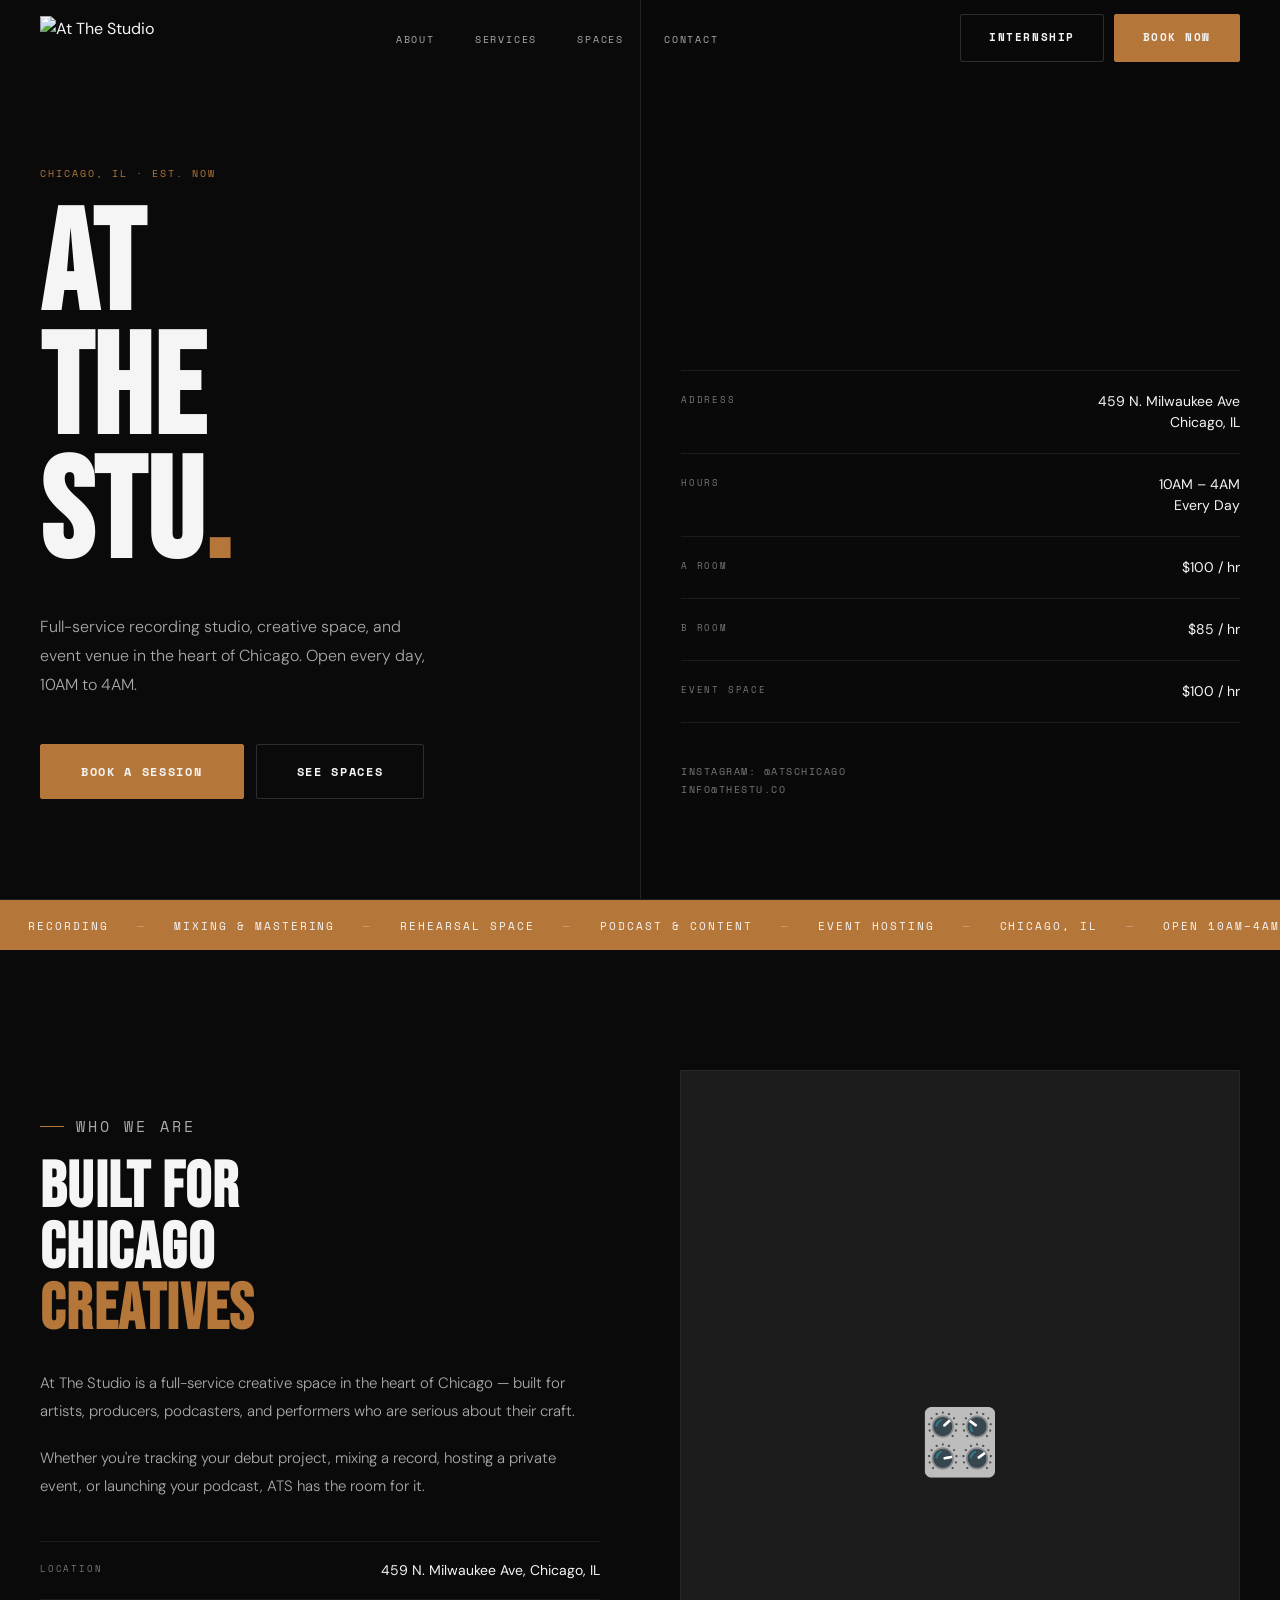
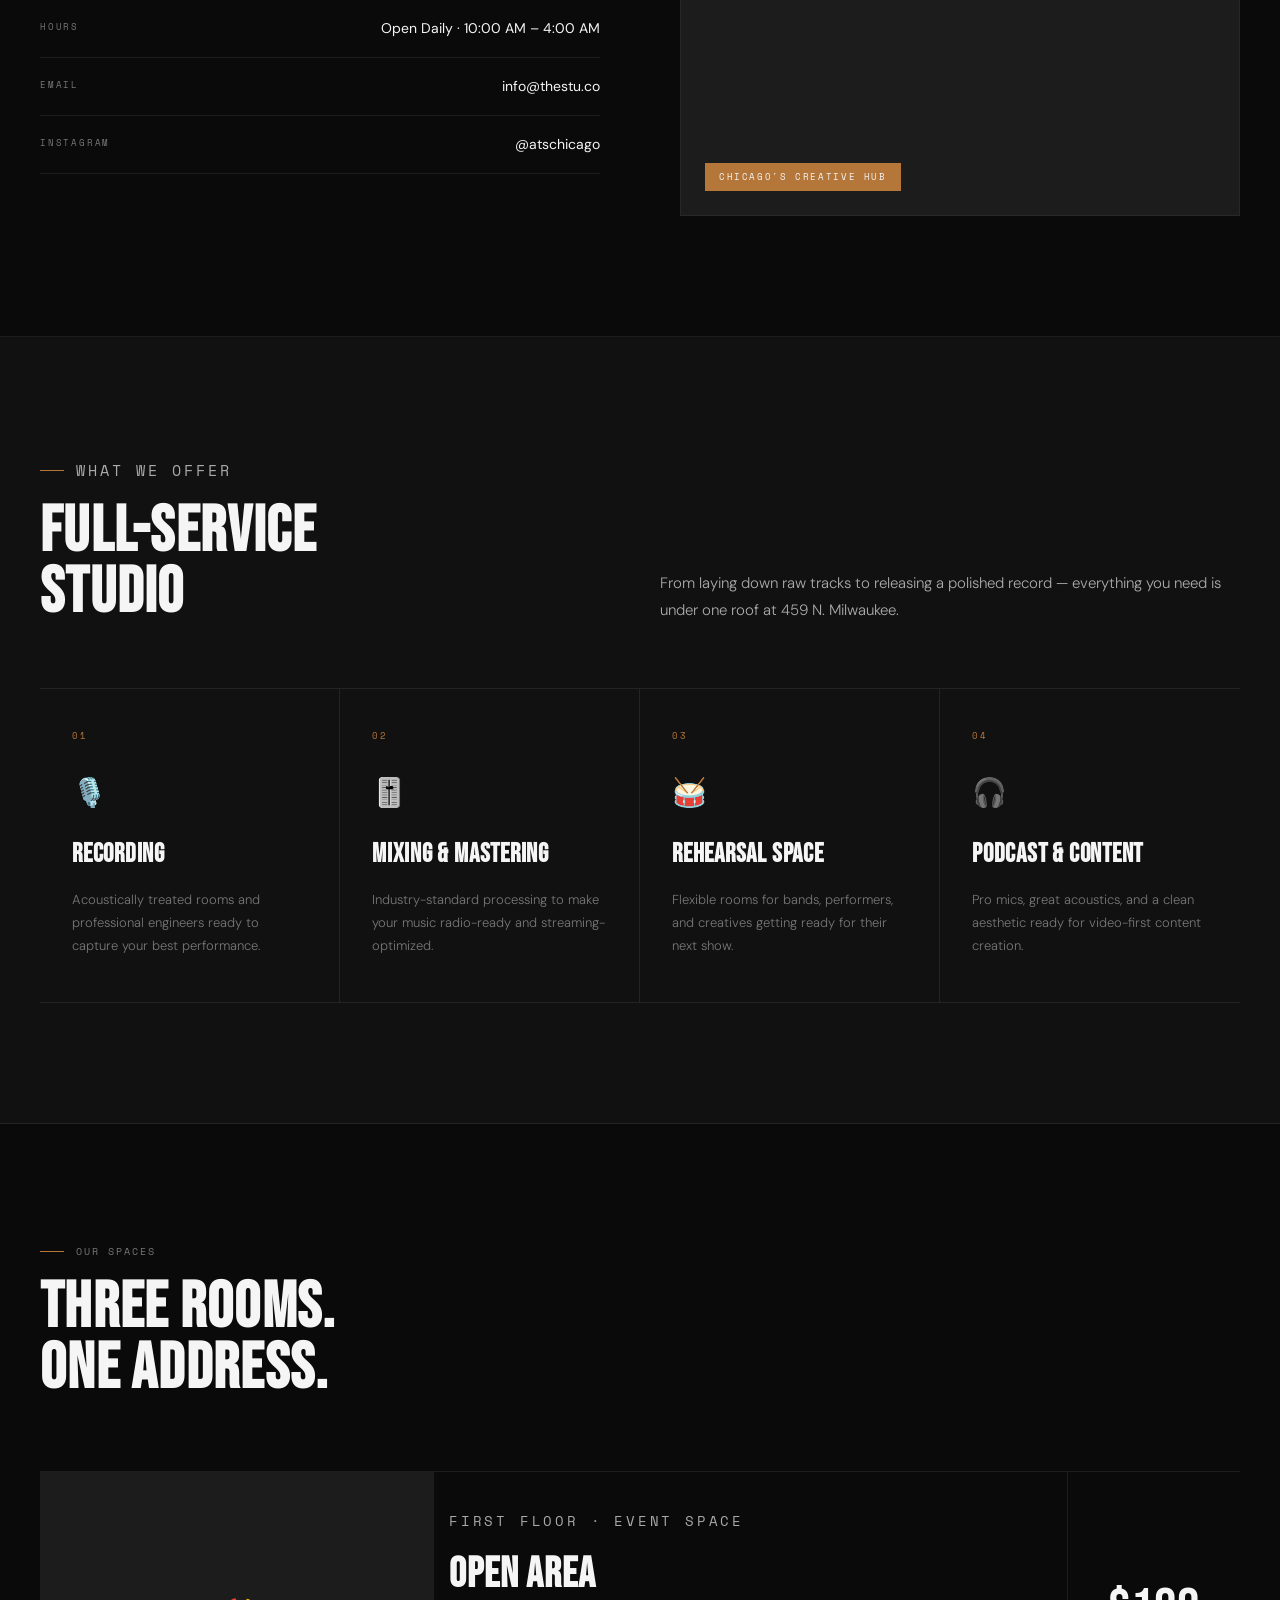
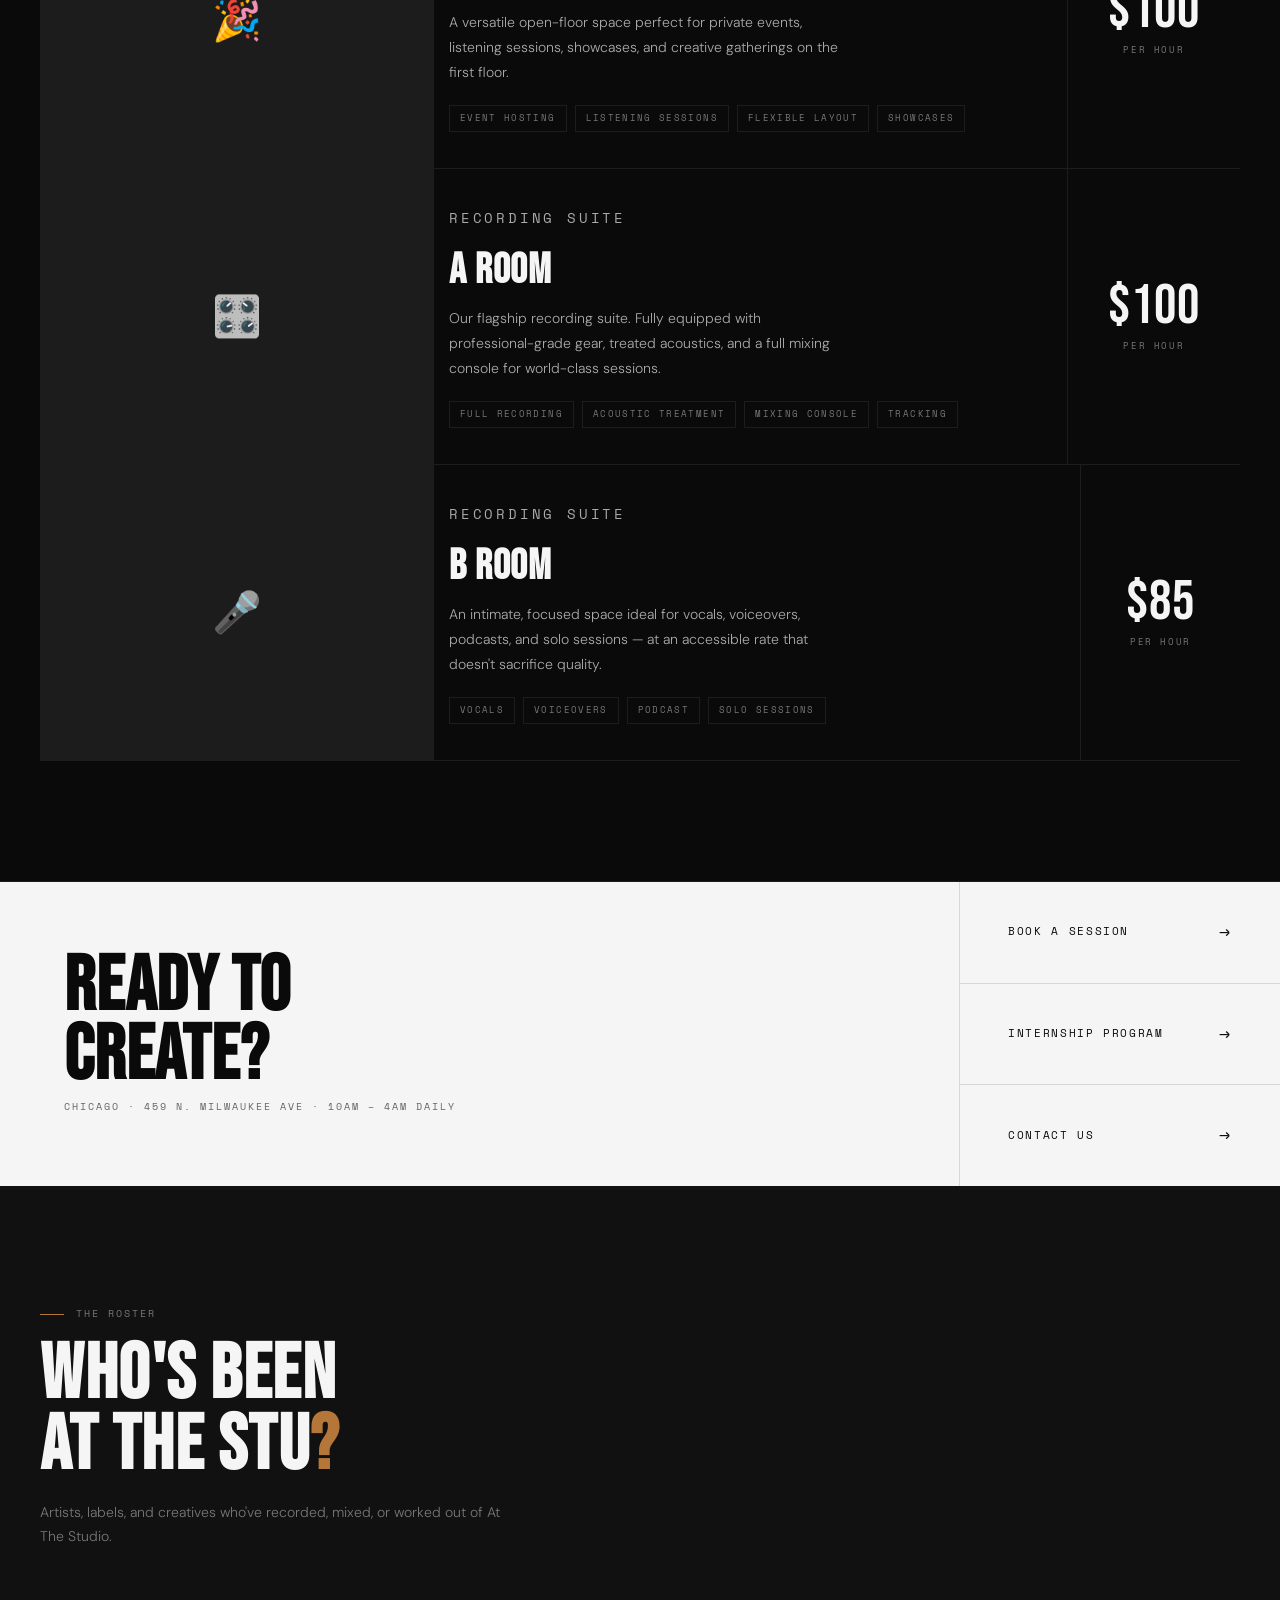
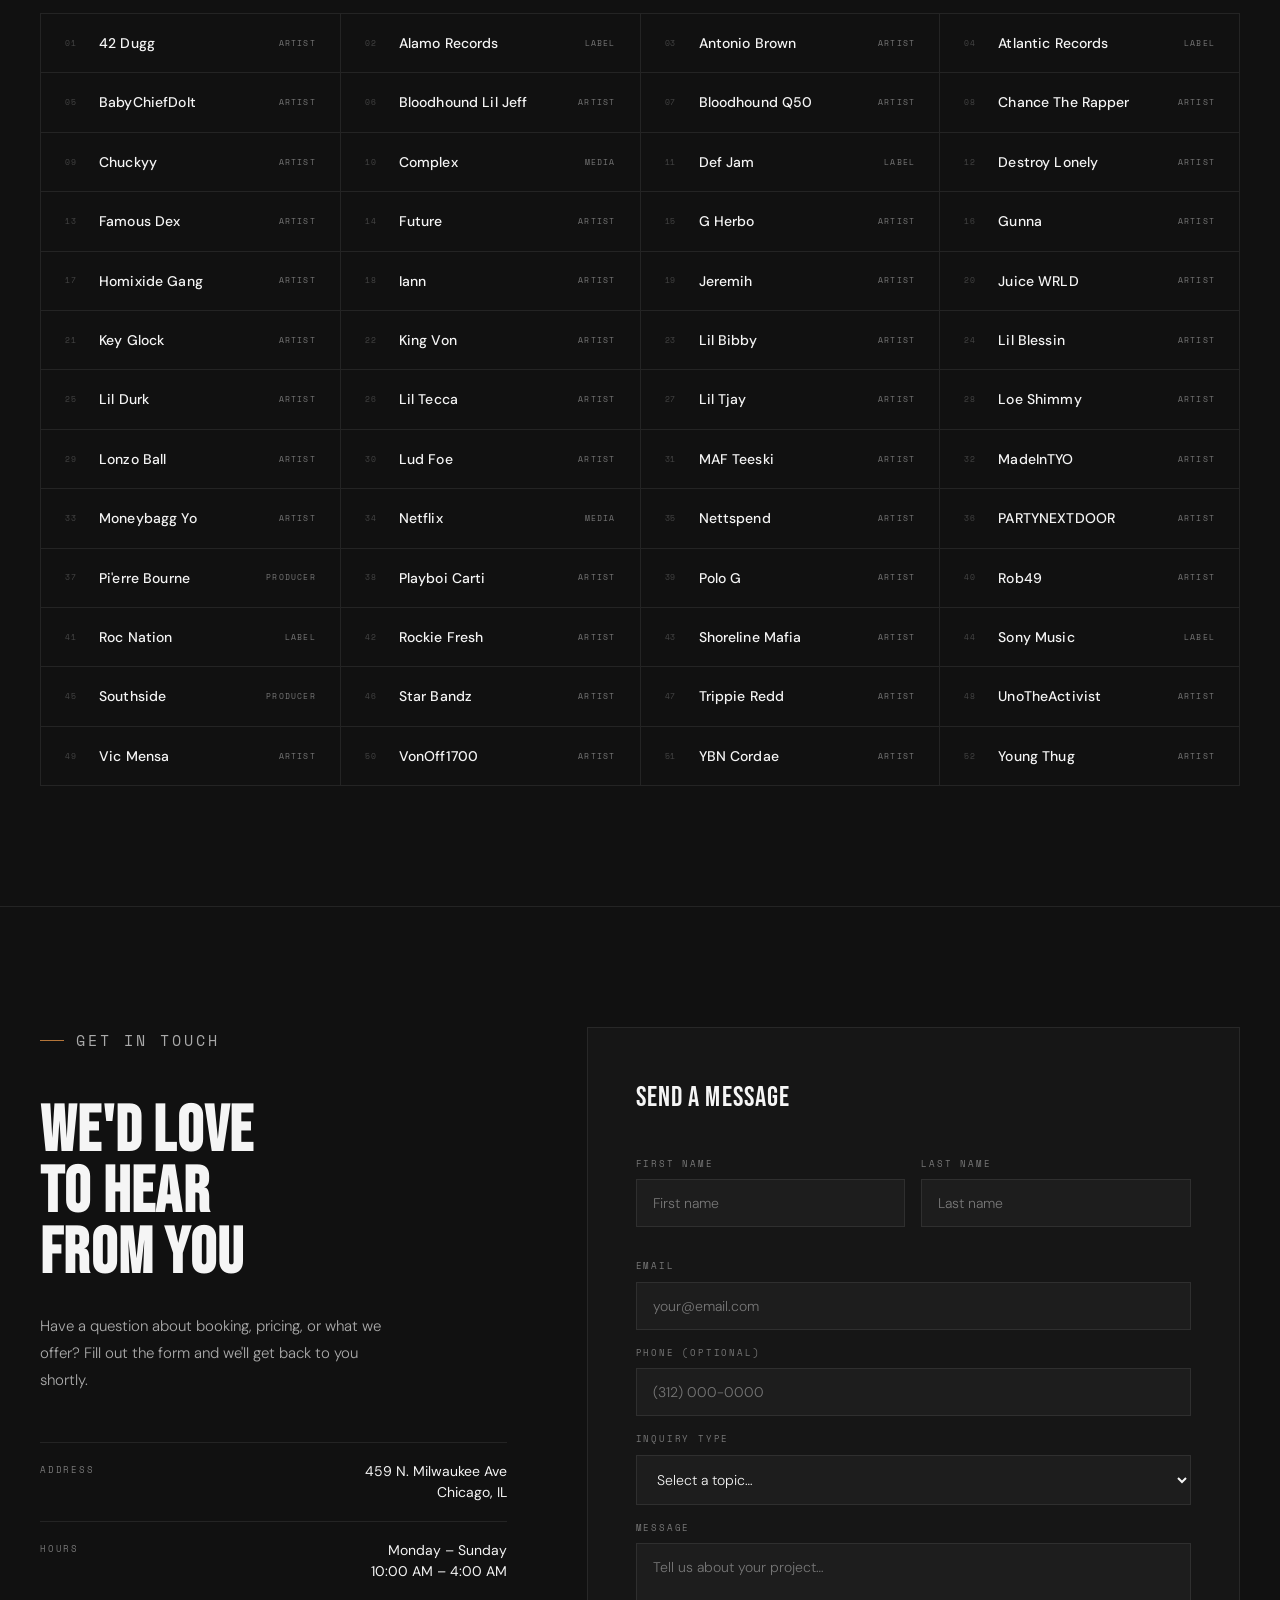
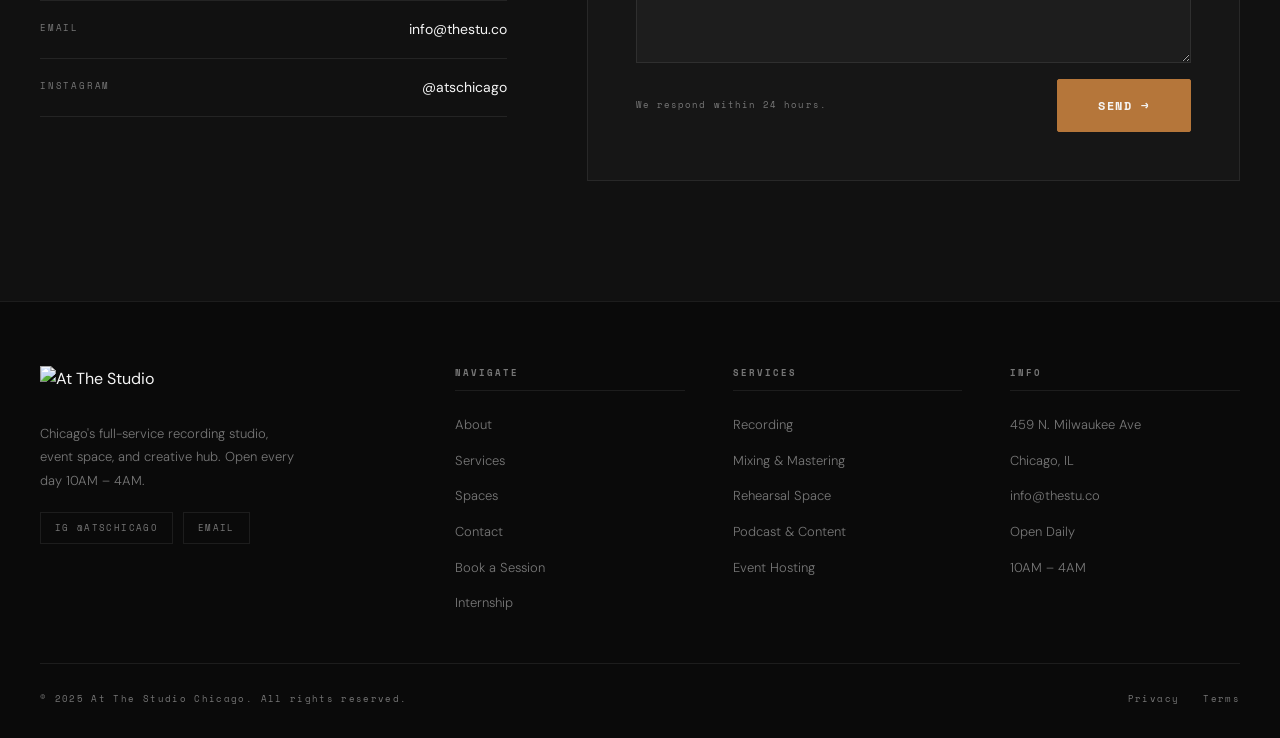
==== commit dfccc1ee: "Add files via upload" ====
--- a/index.html
+++ b/index.html
@@ -5,6 +5,10 @@
   <meta name="viewport" content="width=device-width, initial-scale=1.0" />
   <title>At The Studio — Chicago Recording Studio</title>
   <meta name="description" content="At The Studio — Chicago's premier recording, mixing & mastering, and podcast studio at 459 N. Milwaukee Ave. Open 10AM–4AM daily." />
+  <link rel="apple-touch-icon" sizes="180x180" href="/apple-touch-icon.png">
+  <link rel="icon" type="image/png" sizes="32x32" href="/favicon-32x32.png">
+  <link rel="icon" type="image/png" sizes="16x16" href="/favicon-16x16.png">
+  <link rel="icon" href="/favicon.ico">
   <link rel="stylesheet" href="styles.css" />
 </head>
 <body>
@@ -94,7 +98,7 @@
       </div>
       <div class="hero-address">
         <p>Instagram: @atschicago</p>
-        <p><a href="/cdn-cgi/l/email-protection" class="__cf_email__" data-cfemail="432a2d252c03372b263037366d202c">[email&#160;protected]</a></p>
+        <p><a href="mailto:info@thestu.co">info@thestu.co</a></p>
       </div>
     </div>
   </section>
@@ -149,7 +153,7 @@
             </div>
             <div class="about-meta-row">
               <dt>Email</dt>
-              <dd><a href="/cdn-cgi/l/email-protection#543d3a323b14203c312720217a373b"><span class="__cf_email__" data-cfemail="50393e363f102438352324257e333f">[email&#160;protected]</span></a></dd>
+              <dd><a href="mailto:info@thestu.co">info@thestu.co</a></dd>
             </div>
             <div class="about-meta-row">
               <dt>Instagram</dt>
@@ -433,7 +437,7 @@
             </div>
             <div class="contact-row">
               <dt>Email</dt>
-              <dd><a href="/cdn-cgi/l/email-protection#bed7d0d8d1fecad6dbcdcacb90ddd1"><span class="__cf_email__" data-cfemail="7d14131b123d0915180e0908531e12">[email&#160;protected]</span></a></dd>
+              <dd><a href="mailto:info@thestu.co">info@thestu.co</a></dd>
             </div>
             <div class="contact-row">
               <dt>Instagram</dt>
@@ -508,7 +512,7 @@
             <a href="https://instagram.com/atschicago" target="_blank" rel="noopener" class="soc-btn">
               IG @atschicago
             </a>
-            <a href="/cdn-cgi/l/email-protection#8ce5e2eae3ccf8e4e9fff8f9a2efe3" class="soc-btn">
+            <a href="mailto:info@thestu.co" class="soc-btn">
               Email
             </a>
           </div>
@@ -542,7 +546,7 @@
           <ul>
             <li><span>459 N. Milwaukee Ave</span></li>
             <li><span>Chicago, IL</span></li>
-            <li><a href="/cdn-cgi/l/email-protection#234a4d454c63574b465057560d404c"><span class="__cf_email__" data-cfemail="1871767e77586c707d6b6c6d367b77">[email&#160;protected]</span></a></li>
+            <li><a href="mailto:info@thestu.co">info@thestu.co</a></li>
             <li><span>Open Daily</span></li>
             <li><span>10AM – 4AM</span></li>
           </ul>
@@ -562,7 +566,7 @@
   <!-- ══════════════════════════════════
        JS
   ══════════════════════════════════ -->
-  <script data-cfasync="false" src="/cdn-cgi/scripts/5c5dd728/cloudflare-static/email-decode.min.js"></script><script>
+  <script data-cfasync="false">
     /* Navbar scroll */
     const navbar = document.getElementById('navbar');
     window.addEventListener('scroll', () => {
@@ -629,7 +633,7 @@
         btn.textContent = 'Send →';
         btn.disabled = false;
         status.className = 'form-status error';
-        status.textContent = 'Something went wrong. Please email us directly at info@thestu.co';
+        status.innerHTML = 'Something went wrong. Please email us directly at <a href="mailto:info@thestu.co">info@thestu.co</a>';
       }
 
     });
--- a/styles.css
+++ b/styles.css
@@ -0,0 +1,1487 @@
+/* ============================================
+   AT THE STUDIO — styles.css
+   Chicago Recording Studio
+   ============================================ */
+
+@import url('https://fonts.googleapis.com/css2?family=Bebas+Neue&family=DM+Sans:ital,wght@0,300;0,400;0,500;1,300&family=Space+Mono:ital,wght@0,400;0,700;1,400&display=swap');
+
+/* ── Variables ── */
+:root {
+  --black:       #0a0a0a;
+  --off-black:   #111;
+  --surface:     #161616;
+  --surface-2:   #1c1c1c;
+  --border:      rgba(255,255,255,0.08);
+  --border-strong: rgba(255,255,255,0.15);
+  --red:         #b5763a;
+  --red-dim:     rgba(181,118,58,0.12);
+  --white:       #f5f5f5;
+  --gray:        #777;
+  --gray-light:  #aaa;
+
+  --font-display: 'Bebas Neue', sans-serif;
+  --font-mono:    'Space Mono', monospace;
+  --font-body:    'DM Sans', sans-serif;
+
+  --ease: cubic-bezier(0.4, 0, 0.2, 1);
+  --t: 0.3s;
+  --radius: 2px;
+  --max: 1280px;
+}
+
+/* ── Reset ── */
+*, *::before, *::after { box-sizing: border-box; margin: 0; padding: 0; }
+html { scroll-behavior: smooth; }
+body {
+  background: var(--black);
+  color: var(--white);
+  font-family: var(--font-body);
+  font-weight: 400;
+  line-height: 1.6;
+  overflow-x: hidden;
+  -webkit-font-smoothing: antialiased;
+}
+a { color: inherit; text-decoration: none; }
+img { max-width: 100%; display: block; }
+
+/* ── Utility ── */
+.container { width: 100%; max-width: var(--max); margin: 0 auto; padding: 0 40px; }
+.red { color: var(--red); }
+
+.eyebrow {
+  font-family: var(--font-mono);
+  font-size: 10px;
+  letter-spacing: 0.2em;
+  text-transform: uppercase;
+  color: var(--gray);
+  display: flex;
+  align-items: center;
+  gap: 12px;
+  margin-bottom: 18px;
+}
+.eyebrow::before {
+  content: '';
+  display: block;
+  width: 24px;
+  height: 1px;
+  background: var(--red);
+}
+
+::-webkit-scrollbar { width: 3px; }
+::-webkit-scrollbar-track { background: var(--black); }
+::-webkit-scrollbar-thumb { background: var(--red); }
+
+/* ════════════════════════════════════════════
+   BUTTONS
+   ════════════════════════════════════════════ */
+.btn {
+  display: inline-flex;
+  align-items: center;
+  gap: 8px;
+  font-family: var(--font-mono);
+  font-size: 11px;
+  font-weight: 700;
+  letter-spacing: 0.14em;
+  text-transform: uppercase;
+  padding: 14px 28px;
+  border-radius: var(--radius);
+  cursor: pointer;
+  transition: all var(--t) var(--ease);
+  border: 1px solid transparent;
+  white-space: nowrap;
+}
+.btn-red {
+  background: var(--red);
+  color: var(--white);
+  border-color: var(--red);
+}
+.btn-red:hover {
+  background: #c9854a;
+  border-color: #c9854a;
+  transform: translateY(-1px);
+  box-shadow: 0 8px 32px rgba(181,118,58,0.3);
+}
+.btn-outline {
+  background: transparent;
+  color: var(--white);
+  border-color: var(--border-strong);
+}
+.btn-outline:hover {
+  border-color: var(--white);
+  transform: translateY(-1px);
+}
+.btn-white {
+  background: var(--white);
+  color: var(--black);
+  border-color: var(--white);
+}
+.btn-white:hover {
+  background: #e5e5e5;
+  transform: translateY(-1px);
+}
+.btn-lg { font-size: 12px; padding: 17px 40px; }
+
+/* ════════════════════════════════════════════
+   NAVIGATION
+   ════════════════════════════════════════════ */
+#navbar {
+  position: fixed;
+  top: 0; left: 0; right: 0;
+  z-index: 1000;
+  padding: 0 40px;
+  transition: background var(--t), border-color var(--t);
+  border-bottom: 1px solid transparent;
+}
+#navbar.scrolled {
+  background: rgba(10,10,10,0.96);
+  backdrop-filter: blur(20px);
+  -webkit-backdrop-filter: blur(20px);
+  border-bottom-color: var(--border);
+}
+.nav-inner {
+  display: flex;
+  align-items: center;
+  justify-content: space-between;
+  height: 76px;
+  max-width: var(--max);
+  margin: 0 auto;
+}
+.nav-logo img { height: 44px; width: auto; }
+.nav-links {
+  display: flex;
+  align-items: center;
+  gap: 40px;
+  list-style: none;
+}
+.nav-links a {
+  font-family: var(--font-mono);
+  font-size: 10px;
+  letter-spacing: 0.18em;
+  text-transform: uppercase;
+  color: var(--gray-light);
+  transition: color var(--t);
+}
+.nav-links a:hover { color: var(--white); }
+.nav-actions { display: flex; gap: 10px; }
+
+/* Hamburger */
+.hamburger {
+  display: none;
+  flex-direction: column;
+  gap: 5px;
+  cursor: pointer;
+  background: none;
+  border: none;
+  padding: 4px;
+}
+.hamburger span {
+  display: block;
+  width: 22px;
+  height: 1px;
+  background: var(--white);
+  transition: var(--t);
+}
+
+/* Mobile menu */
+.mobile-menu {
+  display: none;
+  position: fixed;
+  top: 76px; left: 0; right: 0; bottom: 0;
+  background: var(--black);
+  z-index: 999;
+  flex-direction: column;
+  align-items: center;
+  justify-content: center;
+  gap: 28px;
+}
+.mobile-menu.open { display: flex; }
+.mobile-menu a {
+  font-family: var(--font-display);
+  font-size: 48px;
+  letter-spacing: 0.04em;
+  color: var(--white);
+  transition: color var(--t);
+}
+.mobile-menu a:hover { color: var(--red); }
+.mob-btns {
+  display: flex; flex-direction: column; align-items: center; gap: 12px; margin-top: 12px;
+}
+
+/* ════════════════════════════════════════════
+   HERO
+   ════════════════════════════════════════════ */
+#hero {
+  min-height: 100vh;
+  display: grid;
+  grid-template-columns: 1fr 1fr;
+  align-items: end;
+  position: relative;
+  overflow: hidden;
+  border-bottom: 1px solid var(--border);
+}
+
+/* Hero photo background */
+.hero-photo-bg {
+  position: absolute;
+  inset: 0;
+  z-index: 0;
+}
+
+.hero-photo-bg img {
+  width: 100%;
+  height: 100%;
+  object-fit: cover;
+  object-position: center;
+  filter: brightness(0.35) saturate(0.8);
+  display: block;
+}
+
+.hero-photo-overlay {
+  position: absolute;
+  inset: 0;
+  z-index: 1;
+  background:
+    linear-gradient(to right, rgba(10,10,10,0.85) 0%, rgba(10,10,10,0.4) 50%, rgba(10,10,10,0.7) 100%),
+    linear-gradient(to top, rgba(10,10,10,0.9) 0%, transparent 50%);
+}
+
+.hero-left {
+  padding: 160px 0 100px 40px;
+  position: relative;
+  z-index: 3;
+  max-width: 640px;
+}
+
+.hero-tag {
+  font-family: var(--font-mono);
+  font-size: 10px;
+  letter-spacing: 0.2em;
+  text-transform: uppercase;
+  color: var(--red);
+  margin-bottom: 24px;
+  opacity: 0;
+  animation: up 0.7s 0.2s ease forwards;
+}
+
+.hero-title {
+  font-family: var(--font-display);
+  font-size: clamp(80px, 11vw, 160px);
+  line-height: 0.88;
+  letter-spacing: 0.01em;
+  text-transform: uppercase;
+  color: var(--white);
+  margin-bottom: 36px;
+  opacity: 0;
+  animation: up 0.7s 0.4s ease forwards;
+}
+
+.hero-body {
+  font-size: 16px;
+  font-weight: 300;
+  color: var(--gray-light);
+  line-height: 1.8;
+  max-width: 400px;
+  margin-bottom: 44px;
+  opacity: 0;
+  animation: up 0.7s 0.6s ease forwards;
+}
+
+.hero-btns {
+  display: flex;
+  gap: 12px;
+  flex-wrap: wrap;
+  opacity: 0;
+  animation: up 0.7s 0.8s ease forwards;
+}
+
+/* Hero right panel */
+.hero-right {
+  height: 100%;
+  position: relative;
+  border-left: 1px solid rgba(255,255,255,0.1);
+  display: flex;
+  flex-direction: column;
+  justify-content: flex-end;
+  padding: 100px 40px 100px;
+  background: rgba(10,10,10,0.3);
+  backdrop-filter: blur(2px);
+  -webkit-backdrop-filter: blur(2px);
+  z-index: 3;
+}
+
+.hero-info-list {
+  display: flex;
+  flex-direction: column;
+  gap: 0;
+  opacity: 0;
+  animation: fadeIn 1s 1s ease forwards;
+}
+
+.hero-info-item {
+  display: flex;
+  align-items: flex-start;
+  justify-content: space-between;
+  padding: 20px 0;
+  border-top: 1px solid var(--border);
+  gap: 16px;
+}
+
+.hero-info-item:last-child {
+  border-bottom: 1px solid var(--border);
+}
+
+.info-label {
+  font-family: var(--font-mono);
+  font-size: 9px;
+  letter-spacing: 0.2em;
+  text-transform: uppercase;
+  color: var(--gray);
+  padding-top: 2px;
+  flex-shrink: 0;
+}
+
+.info-val {
+  font-family: var(--font-body);
+  font-size: 14px;
+  font-weight: 400;
+  color: var(--white);
+  text-align: right;
+  line-height: 1.5;
+}
+
+.hero-address {
+  margin-top: 40px;
+  opacity: 0;
+  animation: fadeIn 1s 1.2s ease forwards;
+}
+
+.hero-address p {
+  font-family: var(--font-mono);
+  font-size: 10px;
+  letter-spacing: 0.15em;
+  text-transform: uppercase;
+  color: var(--gray);
+  line-height: 1.8;
+}
+
+/* ════════════════════════════════════════════
+   TICKER
+   ════════════════════════════════════════════ */
+.ticker-wrap {
+  background: var(--red);
+  padding: 12px 0;
+  overflow: hidden;
+  white-space: nowrap;
+}
+.ticker-track {
+  display: inline-flex;
+  animation: ticker 24s linear infinite;
+}
+.ticker-track span {
+  font-family: var(--font-mono);
+  font-size: 11px;
+  letter-spacing: 0.18em;
+  text-transform: uppercase;
+  color: var(--white);
+  padding: 0 28px;
+}
+.ticker-track span.sep {
+  opacity: 0.35;
+  padding: 0;
+}
+
+/* ════════════════════════════════════════════
+   ABOUT
+   ════════════════════════════════════════════ */
+#about {
+  padding: 120px 0;
+  border-bottom: 1px solid var(--border);
+}
+
+.about-grid {
+  display: grid;
+  grid-template-columns: 1fr 1fr;
+  gap: 80px;
+  align-items: center;
+}
+
+.about-text h2 {
+  font-family: var(--font-display);
+  font-size: clamp(48px, 5vw, 72px);
+  letter-spacing: 0.02em;
+  text-transform: uppercase;
+  line-height: 0.95;
+  margin-bottom: 28px;
+}
+
+.about-text p {
+  font-size: 15px;
+  font-weight: 300;
+  color: var(--gray-light);
+  line-height: 1.9;
+  margin-bottom: 18px;
+}
+
+.about-meta {
+  margin-top: 40px;
+  border-top: 1px solid var(--border);
+}
+
+.about-meta-row {
+  display: flex;
+  align-items: flex-start;
+  justify-content: space-between;
+  padding: 18px 0;
+  border-bottom: 1px solid var(--border);
+  gap: 24px;
+}
+
+.about-meta-row dt {
+  font-family: var(--font-mono);
+  font-size: 9px;
+  letter-spacing: 0.2em;
+  text-transform: uppercase;
+  color: var(--gray);
+  flex-shrink: 0;
+  padding-top: 2px;
+}
+
+.about-meta-row dd {
+  font-size: 14px;
+  color: var(--white);
+  text-align: right;
+  line-height: 1.5;
+}
+
+.about-meta-row dd a {
+  color: var(--white);
+  transition: color var(--t);
+}
+.about-meta-row dd a:hover { color: var(--red); }
+
+/* About visual */
+.about-visual { position: relative; }
+
+.about-img {
+  aspect-ratio: 3/4;
+  background: var(--surface);
+  border: 1px solid var(--border);
+  overflow: hidden;
+  position: relative;
+}
+
+.about-img img {
+  width: 100%; height: 100%;
+  object-fit: cover;
+  filter: grayscale(20%) brightness(0.75);
+  transition: transform 0.7s ease;
+}
+.about-img:hover img { transform: scale(1.04); }
+
+.about-img-placeholder {
+  width: 100%; height: 100%;
+  display: flex; align-items: center; justify-content: center;
+  font-size: 64px;
+  background: var(--surface-2);
+}
+
+.about-chip {
+  position: absolute;
+  bottom: 24px;
+  left: 24px;
+  background: var(--red);
+  color: var(--white);
+  font-family: var(--font-mono);
+  font-size: 9px;
+  letter-spacing: 0.18em;
+  text-transform: uppercase;
+  padding: 7px 14px;
+}
+
+/* ════════════════════════════════════════════
+   SERVICES
+   ════════════════════════════════════════════ */
+#services {
+  padding: 120px 0;
+  background: var(--off-black);
+  border-bottom: 1px solid var(--border);
+}
+
+.services-head {
+  display: grid;
+  grid-template-columns: 1fr 1fr;
+  gap: 40px;
+  align-items: end;
+  margin-bottom: 64px;
+}
+
+.services-head h2 {
+  font-family: var(--font-display);
+  font-size: clamp(48px, 5vw, 72px);
+  letter-spacing: 0.02em;
+  text-transform: uppercase;
+  line-height: 0.95;
+}
+
+.services-head p {
+  font-size: 15px;
+  font-weight: 300;
+  color: var(--gray-light);
+  line-height: 1.8;
+}
+
+.services-list {
+  display: grid;
+  grid-template-columns: repeat(4, 1fr);
+  border-top: 1px solid var(--border);
+}
+
+.svc-item {
+  padding: 40px 32px 44px;
+  border-right: 1px solid var(--border);
+  border-bottom: 1px solid var(--border);
+  position: relative;
+  overflow: hidden;
+  transition: background var(--t);
+}
+
+.svc-item:last-child { border-right: none; }
+
+.svc-item::after {
+  content: '';
+  position: absolute;
+  top: 0; left: 0; right: 0;
+  height: 2px;
+  background: var(--red);
+  transform: scaleX(0);
+  transform-origin: left;
+  transition: transform 0.4s ease;
+}
+
+.svc-item:hover { background: var(--surface); }
+.svc-item:hover::after { transform: scaleX(1); }
+
+.svc-num {
+  font-family: var(--font-mono);
+  font-size: 9px;
+  letter-spacing: 0.2em;
+  color: var(--red);
+  margin-bottom: 28px;
+}
+
+.svc-icon {
+  font-size: 28px;
+  display: block;
+  margin-bottom: 18px;
+}
+
+.svc-item h3 {
+  font-family: var(--font-display);
+  font-size: 26px;
+  letter-spacing: 0.03em;
+  text-transform: uppercase;
+  color: var(--white);
+  margin-bottom: 12px;
+}
+
+.svc-item p {
+  font-size: 13px;
+  font-weight: 300;
+  color: var(--gray);
+  line-height: 1.8;
+}
+
+/* ════════════════════════════════════════════
+   ROOMS
+   ════════════════════════════════════════════ */
+#rooms {
+  padding: 120px 0;
+  border-bottom: 1px solid var(--border);
+}
+
+.rooms-head { margin-bottom: 72px; }
+
+.rooms-head h2 {
+  font-family: var(--font-display);
+  font-size: clamp(48px, 5vw, 72px);
+  letter-spacing: 0.02em;
+  text-transform: uppercase;
+  line-height: 0.95;
+  max-width: 560px;
+}
+
+.rooms-stack {
+  display: flex;
+  flex-direction: column;
+  gap: 0;
+  border-top: 1px solid var(--border);
+}
+
+.room-row {
+  display: grid;
+  grid-template-columns: 360px 1fr auto;
+  gap: 0;
+  border-bottom: 1px solid var(--border);
+  align-items: stretch;
+  transition: background var(--t);
+  cursor: default;
+}
+
+.room-row:hover { background: var(--surface); }
+
+.room-thumb {
+  aspect-ratio: 4/3;
+  overflow: hidden;
+  position: relative;
+  background: var(--surface-2);
+  flex-shrink: 0;
+}
+
+.room-thumb img {
+  width: 100%; height: 100%;
+  object-fit: cover;
+  filter: grayscale(15%) brightness(0.7);
+  transition: transform 0.6s ease, filter 0.4s ease;
+}
+
+.room-row:hover .room-thumb img {
+  transform: scale(1.06);
+  filter: grayscale(0%) brightness(0.8);
+}
+
+.room-thumb-placeholder {
+  width: 100%; height: 100%;
+  display: flex; align-items: center; justify-content: center;
+  font-size: 40px;
+  background: var(--surface-2);
+}
+
+.room-body {
+  padding: 36px 48px;
+  display: flex;
+  flex-direction: column;
+  justify-content: center;
+  border-left: 1px solid var(--border);
+}
+
+.room-type {
+  font-family: var(--font-mono);
+  font-size: 9px;
+  letter-spacing: 0.2em;
+  text-transform: uppercase;
+  color: var(--red);
+  margin-bottom: 12px;
+}
+
+.room-body h3 {
+  font-family: var(--font-display);
+  font-size: 42px;
+  letter-spacing: 0.02em;
+  text-transform: uppercase;
+  color: var(--white);
+  margin-bottom: 14px;
+  line-height: 1;
+}
+
+.room-body p {
+  font-size: 14px;
+  font-weight: 300;
+  color: var(--gray-light);
+  line-height: 1.8;
+  max-width: 400px;
+  margin-bottom: 20px;
+}
+
+.room-tags {
+  display: flex;
+  flex-wrap: wrap;
+  gap: 8px;
+}
+
+.room-tag {
+  font-family: var(--font-mono);
+  font-size: 9px;
+  letter-spacing: 0.15em;
+  text-transform: uppercase;
+  color: var(--gray);
+  padding: 5px 10px;
+  border: 1px solid var(--border);
+}
+
+.room-price-col {
+  display: flex;
+  flex-direction: column;
+  align-items: center;
+  justify-content: center;
+  padding: 36px 40px;
+  border-left: 1px solid var(--border);
+  gap: 4px;
+  min-width: 160px;
+}
+
+.room-price-num {
+  font-family: var(--font-display);
+  font-size: 56px;
+  color: var(--white);
+  line-height: 1;
+  letter-spacing: 0.02em;
+}
+
+.room-price-unit {
+  font-family: var(--font-mono);
+  font-size: 9px;
+  letter-spacing: 0.18em;
+  text-transform: uppercase;
+  color: var(--gray);
+}
+
+/* ════════════════════════════════════════════
+   BOOKING BAND
+   ════════════════════════════════════════════ */
+#booking-band {
+  padding: 0;
+  background: var(--white);
+  overflow: hidden;
+}
+
+.band-inner {
+  display: grid;
+  grid-template-columns: 1fr auto;
+  align-items: center;
+  min-height: 200px;
+  gap: 0;
+}
+
+.band-text {
+  padding: 60px 64px;
+}
+
+.band-text h2 {
+  font-family: var(--font-display);
+  font-size: clamp(52px, 6vw, 90px);
+  letter-spacing: 0.01em;
+  text-transform: uppercase;
+  color: var(--black);
+  line-height: 0.9;
+  margin-bottom: 8px;
+}
+
+.band-text p {
+  font-family: var(--font-mono);
+  font-size: 10px;
+  letter-spacing: 0.2em;
+  text-transform: uppercase;
+  color: #666;
+}
+
+.band-btns {
+  display: flex;
+  flex-direction: column;
+  gap: 0;
+  border-left: 1px solid rgba(0,0,0,0.12);
+  height: 100%;
+}
+
+.band-btn {
+  display: flex;
+  align-items: center;
+  justify-content: space-between;
+  gap: 24px;
+  padding: 36px 48px;
+  font-family: var(--font-mono);
+  font-size: 11px;
+  letter-spacing: 0.15em;
+  text-transform: uppercase;
+  color: var(--black);
+  border-bottom: 1px solid rgba(0,0,0,0.12);
+  transition: background var(--t), color var(--t);
+  white-space: nowrap;
+  min-width: 320px;
+}
+
+.band-btn:last-child { border-bottom: none; }
+.band-btn:hover { background: rgba(0,0,0,0.05); }
+.band-btn:first-child:hover { background: var(--red); color: var(--white); }
+
+.band-arrow {
+  font-size: 18px;
+  transition: transform var(--t);
+}
+
+.band-btn:hover .band-arrow { transform: translateX(4px); }
+
+/* ════════════════════════════════════════════
+   CONTACT
+   ════════════════════════════════════════════ */
+#contact {
+  padding: 120px 0;
+  background: var(--off-black);
+}
+
+.contact-grid {
+  display: grid;
+  grid-template-columns: 1fr 1.4fr;
+  gap: 80px;
+  align-items: start;
+}
+
+.contact-left h2 {
+  font-family: var(--font-display);
+  font-size: clamp(48px, 5vw, 72px);
+  letter-spacing: 0.02em;
+  text-transform: uppercase;
+  line-height: 0.95;
+  margin-bottom: 28px;
+}
+
+.contact-left p {
+  font-size: 15px;
+  font-weight: 300;
+  color: var(--gray-light);
+  line-height: 1.8;
+  margin-bottom: 48px;
+  max-width: 360px;
+}
+
+.contact-dl {
+  border-top: 1px solid var(--border);
+}
+
+.contact-row {
+  display: flex;
+  align-items: flex-start;
+  justify-content: space-between;
+  padding: 18px 0;
+  border-bottom: 1px solid var(--border);
+  gap: 24px;
+}
+
+.contact-row dt {
+  font-family: var(--font-mono);
+  font-size: 9px;
+  letter-spacing: 0.2em;
+  text-transform: uppercase;
+  color: var(--gray);
+  padding-top: 2px;
+  flex-shrink: 0;
+}
+
+.contact-row dd {
+  font-size: 14px;
+  color: var(--white);
+  text-align: right;
+  line-height: 1.5;
+}
+
+.contact-row dd a {
+  color: var(--white);
+  transition: color var(--t);
+}
+.contact-row dd a:hover { color: var(--red); }
+
+/* Form */
+.contact-form {
+  background: var(--surface);
+  border: 1px solid var(--border);
+  padding: 48px;
+}
+
+.form-title {
+  font-family: var(--font-display);
+  font-size: 28px;
+  letter-spacing: 0.04em;
+  text-transform: uppercase;
+  color: var(--white);
+  margin-bottom: 36px;
+}
+
+.form-row {
+  display: grid;
+  grid-template-columns: 1fr 1fr;
+  gap: 16px;
+  margin-bottom: 16px;
+}
+
+.form-group {
+  display: flex;
+  flex-direction: column;
+  gap: 8px;
+  margin-bottom: 16px;
+}
+
+.form-group label {
+  font-family: var(--font-mono);
+  font-size: 9px;
+  letter-spacing: 0.2em;
+  text-transform: uppercase;
+  color: var(--gray);
+}
+
+.form-group input,
+.form-group select,
+.form-group textarea {
+  background: rgba(255,255,255,0.03);
+  border: 1px solid var(--border);
+  padding: 14px 16px;
+  color: var(--white);
+  font-family: var(--font-body);
+  font-size: 14px;
+  font-weight: 300;
+  outline: none;
+  width: 100%;
+  transition: border-color var(--t), background var(--t);
+  border-radius: 0;
+}
+
+.form-group select option { background: var(--off-black); }
+
+.form-group input:focus,
+.form-group select:focus,
+.form-group textarea:focus {
+  border-color: var(--red);
+  background: rgba(181,118,58,0.04);
+}
+
+.form-group input::placeholder,
+.form-group textarea::placeholder { color: var(--gray); }
+
+.form-group textarea { resize: vertical; min-height: 120px; }
+
+.form-foot {
+  display: flex;
+  align-items: center;
+  justify-content: space-between;
+  flex-wrap: wrap;
+  gap: 16px;
+  margin-top: 8px;
+}
+
+.form-foot small {
+  font-family: var(--font-mono);
+  font-size: 9px;
+  letter-spacing: 0.12em;
+  color: var(--gray);
+}
+
+.form-status {
+  display: none;
+  padding: 12px 16px;
+  font-size: 13px;
+  font-weight: 400;
+  margin-top: 16px;
+}
+
+.form-status.success {
+  display: block;
+  background: rgba(60,200,100,0.1);
+  border: 1px solid rgba(60,200,100,0.25);
+  color: #50c878;
+}
+
+.form-status.error {
+  display: block;
+  background: rgba(181,118,58,0.1);
+  border: 1px solid rgba(181,118,58,0.25);
+  color: var(--red);
+}
+
+/* ════════════════════════════════════════════
+   FOOTER
+   ════════════════════════════════════════════ */
+footer {
+  background: var(--black);
+  border-top: 1px solid var(--border);
+  padding: 64px 0 32px;
+}
+
+.footer-top {
+  display: grid;
+  grid-template-columns: 1.6fr 1fr 1fr 1fr;
+  gap: 48px;
+  padding-bottom: 48px;
+  border-bottom: 1px solid var(--border);
+  margin-bottom: 28px;
+}
+
+.footer-brand img { height: 36px; margin-bottom: 20px; }
+.footer-brand p {
+  font-size: 13px;
+  font-weight: 300;
+  color: var(--gray);
+  line-height: 1.8;
+  max-width: 260px;
+  margin-bottom: 20px;
+}
+
+.footer-social { display: flex; gap: 10px; }
+
+.soc-btn {
+  display: flex;
+  align-items: center;
+  gap: 8px;
+  font-family: var(--font-mono);
+  font-size: 9px;
+  letter-spacing: 0.15em;
+  text-transform: uppercase;
+  color: var(--gray);
+  padding: 8px 14px;
+  border: 1px solid var(--border);
+  transition: all var(--t);
+}
+.soc-btn:hover { border-color: var(--white); color: var(--white); }
+
+.footer-col h4 {
+  font-family: var(--font-mono);
+  font-size: 9px;
+  letter-spacing: 0.22em;
+  text-transform: uppercase;
+  color: var(--gray);
+  margin-bottom: 20px;
+  padding-bottom: 10px;
+  border-bottom: 1px solid var(--border);
+}
+
+.footer-col ul { list-style: none; display: flex; flex-direction: column; gap: 10px; }
+
+.footer-col ul li a {
+  font-size: 13px;
+  font-weight: 300;
+  color: var(--gray);
+  transition: color var(--t);
+}
+.footer-col ul li a:hover { color: var(--white); }
+.footer-col ul li span { font-size: 13px; font-weight: 300; color: var(--gray); }
+
+.footer-bottom {
+  display: flex;
+  align-items: center;
+  justify-content: space-between;
+  gap: 16px;
+  flex-wrap: wrap;
+}
+
+.footer-bottom p {
+  font-family: var(--font-mono);
+  font-size: 9px;
+  letter-spacing: 0.15em;
+  color: var(--gray);
+}
+
+.footer-bottom-links { display: flex; gap: 24px; }
+
+.footer-bottom-links a {
+  font-family: var(--font-mono);
+  font-size: 9px;
+  letter-spacing: 0.15em;
+  color: var(--gray);
+  transition: color var(--t);
+}
+.footer-bottom-links a:hover { color: var(--white); }
+
+/* ════════════════════════════════════════════
+   KEYFRAMES
+   ════════════════════════════════════════════ */
+@keyframes up {
+  from { opacity: 0; transform: translateY(20px); }
+  to   { opacity: 1; transform: translateY(0); }
+}
+@keyframes fadeIn {
+  from { opacity: 0; }
+  to   { opacity: 1; }
+}
+@keyframes ticker {
+  from { transform: translateX(0); }
+  to   { transform: translateX(-50%); }
+}
+
+/* ════════════════════════════════════════════
+   RESPONSIVE
+   ════════════════════════════════════════════ */
+@media (max-width: 1100px) {
+  #hero { grid-template-columns: 1fr; min-height: auto; }
+  .hero-left { padding: 160px 40px 60px; max-width: 100%; }
+  .hero-right { border-left: none; border-top: 1px solid var(--border); padding: 60px 40px; }
+  .room-row { grid-template-columns: 260px 1fr auto; }
+  .band-inner { grid-template-columns: 1fr; }
+  .band-btns { border-left: none; border-top: 1px solid rgba(0,0,0,0.12); flex-direction: row; }
+  .band-btn { flex: 1; border-right: 1px solid rgba(0,0,0,0.12); border-bottom: none; }
+  .band-btn:last-child { border-right: none; }
+  .footer-top { grid-template-columns: 1fr 1fr; }
+  .contact-grid { grid-template-columns: 1fr; }
+}
+
+@media (max-width: 900px) {
+  .about-grid { grid-template-columns: 1fr; gap: 48px; }
+  .about-visual { order: -1; }
+  .about-img { aspect-ratio: 16/7; }
+  .services-head { grid-template-columns: 1fr; }
+  .services-list { grid-template-columns: 1fr 1fr; }
+  .room-row { grid-template-columns: 1fr; }
+  .room-thumb { aspect-ratio: 16/7; }
+  .room-price-col { border-left: none; border-top: 1px solid var(--border); flex-direction: row; gap: 8px; justify-content: flex-start; padding: 20px 36px; }
+  .band-inner { grid-template-columns: 1fr; }
+  .band-btns { flex-direction: column; }
+  .band-btn { border-right: none; border-bottom: 1px solid rgba(0,0,0,0.12); }
+  .band-btn:last-child { border-bottom: none; }
+}
+
+@media (max-width: 768px) {
+  .container { padding: 0 20px; }
+  #navbar { padding: 0 20px; }
+  .nav-links, .nav-actions { display: none; }
+  .hamburger { display: flex; }
+  .hero-left { padding: 140px 20px 60px; }
+  .hero-right { padding: 40px 20px; }
+  .services-list { grid-template-columns: 1fr; }
+  .form-row { grid-template-columns: 1fr; }
+  .contact-form { padding: 28px 24px; }
+  .footer-top { grid-template-columns: 1fr; }
+  .footer-bottom { flex-direction: column; text-align: center; }
+  .band-text { padding: 40px 28px; }
+  .band-btn { min-width: unset; }
+}
+
+/* ════════════════════════════════════════════
+   STUDIO PHOTO STRIP
+   ════════════════════════════════════════════ */
+.studio-photo-strip {
+  width: 100%;
+  aspect-ratio: 21/7;
+  overflow: hidden;
+  position: relative;
+  background: var(--surface);
+  border-bottom: 1px solid var(--border);
+}
+
+.studio-photo-strip img {
+  width: 100%;
+  height: 100%;
+  object-fit: cover;
+  object-position: center;
+  filter: brightness(0.85) contrast(1.05);
+  display: block;
+}
+
+.studio-photo-placeholder {
+  display: none;
+  width: 100%;
+  height: 100%;
+  align-items: center;
+  justify-content: center;
+  flex-direction: column;
+  gap: 12px;
+  background: var(--surface-2);
+  border-bottom: 1px solid var(--border);
+}
+
+.studio-photo-placeholder span {
+  font-size: 40px;
+}
+
+.studio-photo-placeholder p {
+  font-family: var(--font-mono);
+  font-size: 11px;
+  letter-spacing: 0.15em;
+  text-transform: uppercase;
+  color: var(--gray);
+}
+
+.studio-photo-placeholder p strong {
+  color: var(--red);
+  font-weight: 700;
+}
+
+/* ════════════════════════════════════════════
+   INTERNSHIP SECTION
+   ════════════════════════════════════════════ */
+#internship {
+  padding: 120px 0;
+  background: var(--black);
+  border-top: 1px solid var(--border);
+  border-bottom: 1px solid var(--border);
+}
+
+.intern-grid {
+  display: grid;
+  grid-template-columns: 1fr 1fr;
+  gap: 80px;
+  align-items: center;
+}
+
+.intern-text h2 {
+  font-family: var(--font-display);
+  font-size: clamp(56px, 6vw, 88px);
+  letter-spacing: 0.02em;
+  text-transform: uppercase;
+  line-height: 0.92;
+  margin-bottom: 28px;
+}
+
+.intern-text p {
+  font-size: 15px;
+  font-weight: 300;
+  color: var(--gray-light);
+  line-height: 1.9;
+  margin-bottom: 28px;
+  max-width: 440px;
+}
+
+.intern-list {
+  list-style: none;
+  display: flex;
+  flex-direction: column;
+  gap: 12px;
+  margin-bottom: 40px;
+}
+
+.intern-list li {
+  font-size: 14px;
+  color: var(--gray-light);
+  display: flex;
+  align-items: center;
+  gap: 14px;
+}
+
+.intern-list li::before {
+  content: '';
+  display: block;
+  width: 20px;
+  height: 1px;
+  background: var(--red);
+  flex-shrink: 0;
+}
+
+.intern-cta {
+  display: inline-flex;
+}
+
+/* Internship card */
+.intern-visual {
+  display: flex;
+  align-items: center;
+  justify-content: center;
+}
+
+.intern-card {
+  width: 100%;
+  max-width: 420px;
+  background: var(--surface);
+  border: 1px solid var(--border);
+  overflow: hidden;
+}
+
+.intern-card-top {
+  background: var(--red);
+  padding: 14px 28px;
+}
+
+.intern-badge {
+  font-family: var(--font-mono);
+  font-size: 10px;
+  letter-spacing: 0.2em;
+  text-transform: uppercase;
+  color: var(--white);
+}
+
+.intern-card-body {
+  padding: 36px 28px;
+  display: flex;
+  flex-direction: column;
+  gap: 0;
+  border-bottom: 1px solid var(--border);
+}
+
+.intern-stat {
+  display: flex;
+  align-items: flex-start;
+  justify-content: space-between;
+  padding: 18px 0;
+  border-top: 1px solid var(--border);
+  gap: 16px;
+}
+
+.intern-stat:first-child {
+  border-top: none;
+  padding-top: 0;
+}
+
+.intern-stat-val {
+  font-family: var(--font-display);
+  font-size: 22px;
+  letter-spacing: 0.03em;
+  text-transform: uppercase;
+  color: var(--white);
+}
+
+.intern-stat-label {
+  font-family: var(--font-mono);
+  font-size: 9px;
+  letter-spacing: 0.15em;
+  text-transform: uppercase;
+  color: var(--gray);
+  text-align: right;
+  padding-top: 4px;
+}
+
+.intern-card-btn {
+  display: flex;
+  align-items: center;
+  justify-content: space-between;
+  padding: 20px 28px;
+  font-family: var(--font-mono);
+  font-size: 11px;
+  letter-spacing: 0.15em;
+  text-transform: uppercase;
+  color: var(--white);
+  background: transparent;
+  transition: background var(--t), color var(--t);
+}
+
+.intern-card-btn:hover {
+  background: var(--red);
+}
+
+@media (max-width: 900px) {
+  .intern-grid {
+    grid-template-columns: 1fr;
+    gap: 48px;
+  }
+  .studio-photo-strip {
+    aspect-ratio: 16/7;
+  }
+}
+
+@media (max-width: 768px) {
+  .studio-photo-strip {
+    aspect-ratio: 4/3;
+  }
+}
+
+/* ════════════════════════════════════════════
+   WHO'S BEEN AT THE STU — ALUMNI
+   ════════════════════════════════════════════ */
+#alumni {
+  padding: 120px 0;
+  background: var(--off-black);
+  border-bottom: 1px solid var(--border);
+}
+
+.alumni-head {
+  margin-bottom: 64px;
+}
+
+.alumni-head h2 {
+  font-family: var(--font-display);
+  font-size: clamp(52px, 6vw, 88px);
+  letter-spacing: 0.02em;
+  text-transform: uppercase;
+  line-height: 0.92;
+  margin-bottom: 20px;
+}
+
+.alumni-sub {
+  font-size: 14px;
+  font-weight: 300;
+  color: var(--gray);
+  line-height: 1.7;
+  max-width: 480px;
+  font-family: var(--font-body);
+}
+
+.alumni-grid {
+  display: grid;
+  grid-template-columns: repeat(4, 1fr);
+  border-top: 1px solid var(--border);
+  border-left: 1px solid var(--border);
+  counter-reset: alumni-counter;
+}
+
+.alumni-item {
+  display: flex;
+  align-items: center;
+  justify-content: space-between;
+  padding: 18px 24px;
+  border-right: 1px solid var(--border);
+  border-bottom: 1px solid var(--border);
+  gap: 12px;
+  position: relative;
+  transition: background var(--t);
+  counter-increment: alumni-counter;
+}
+
+.alumni-item::before {
+  content: counter(alumni-counter, decimal-leading-zero);
+  font-family: var(--font-mono);
+  font-size: 8px;
+  letter-spacing: 0.1em;
+  color: var(--gray);
+  opacity: 0.5;
+  flex-shrink: 0;
+  min-width: 22px;
+}
+
+.alumni-item:hover {
+  background: var(--surface);
+}
+
+.alumni-name {
+  font-family: var(--font-body);
+  font-size: 14px;
+  font-weight: 500;
+  color: var(--white);
+  flex: 1;
+  letter-spacing: 0.01em;
+}
+
+.alumni-type {
+  font-family: var(--font-mono);
+  font-size: 8px;
+  letter-spacing: 0.15em;
+  text-transform: uppercase;
+  color: var(--gray);
+  flex-shrink: 0;
+}
+
+/* Label / Media entries get a subtle accent */
+.alumni-item:has(.alumni-type:not(:empty)) .alumni-name {
+  color: var(--white);
+}
+
+/* highlight labels and media differently */
+.alumni-item[data-type="label"] .alumni-name,
+.alumni-item[data-type="media"] .alumni-name {
+  color: var(--red);
+}
+
+@media (max-width: 1024px) {
+  .alumni-grid {
+    grid-template-columns: repeat(3, 1fr);
+  }
+}
+
+@media (max-width: 768px) {
+  .alumni-grid {
+    grid-template-columns: repeat(2, 1fr);
+  }
+}
+
+@media (max-width: 480px) {
+  .alumni-grid {
+    grid-template-columns: repeat(3, 1fr);
+  }
+  .alumni-item {
+    padding: 8px 8px;
+    gap: 4px;
+    flex-direction: column;
+    align-items: flex-start;
+  }
+  .alumni-item::before {
+    display: none;
+  }
+  .alumni-name {
+    font-size: 11px;
+  }
+  .alumni-type {
+    font-size: 7px;
+  }
+}
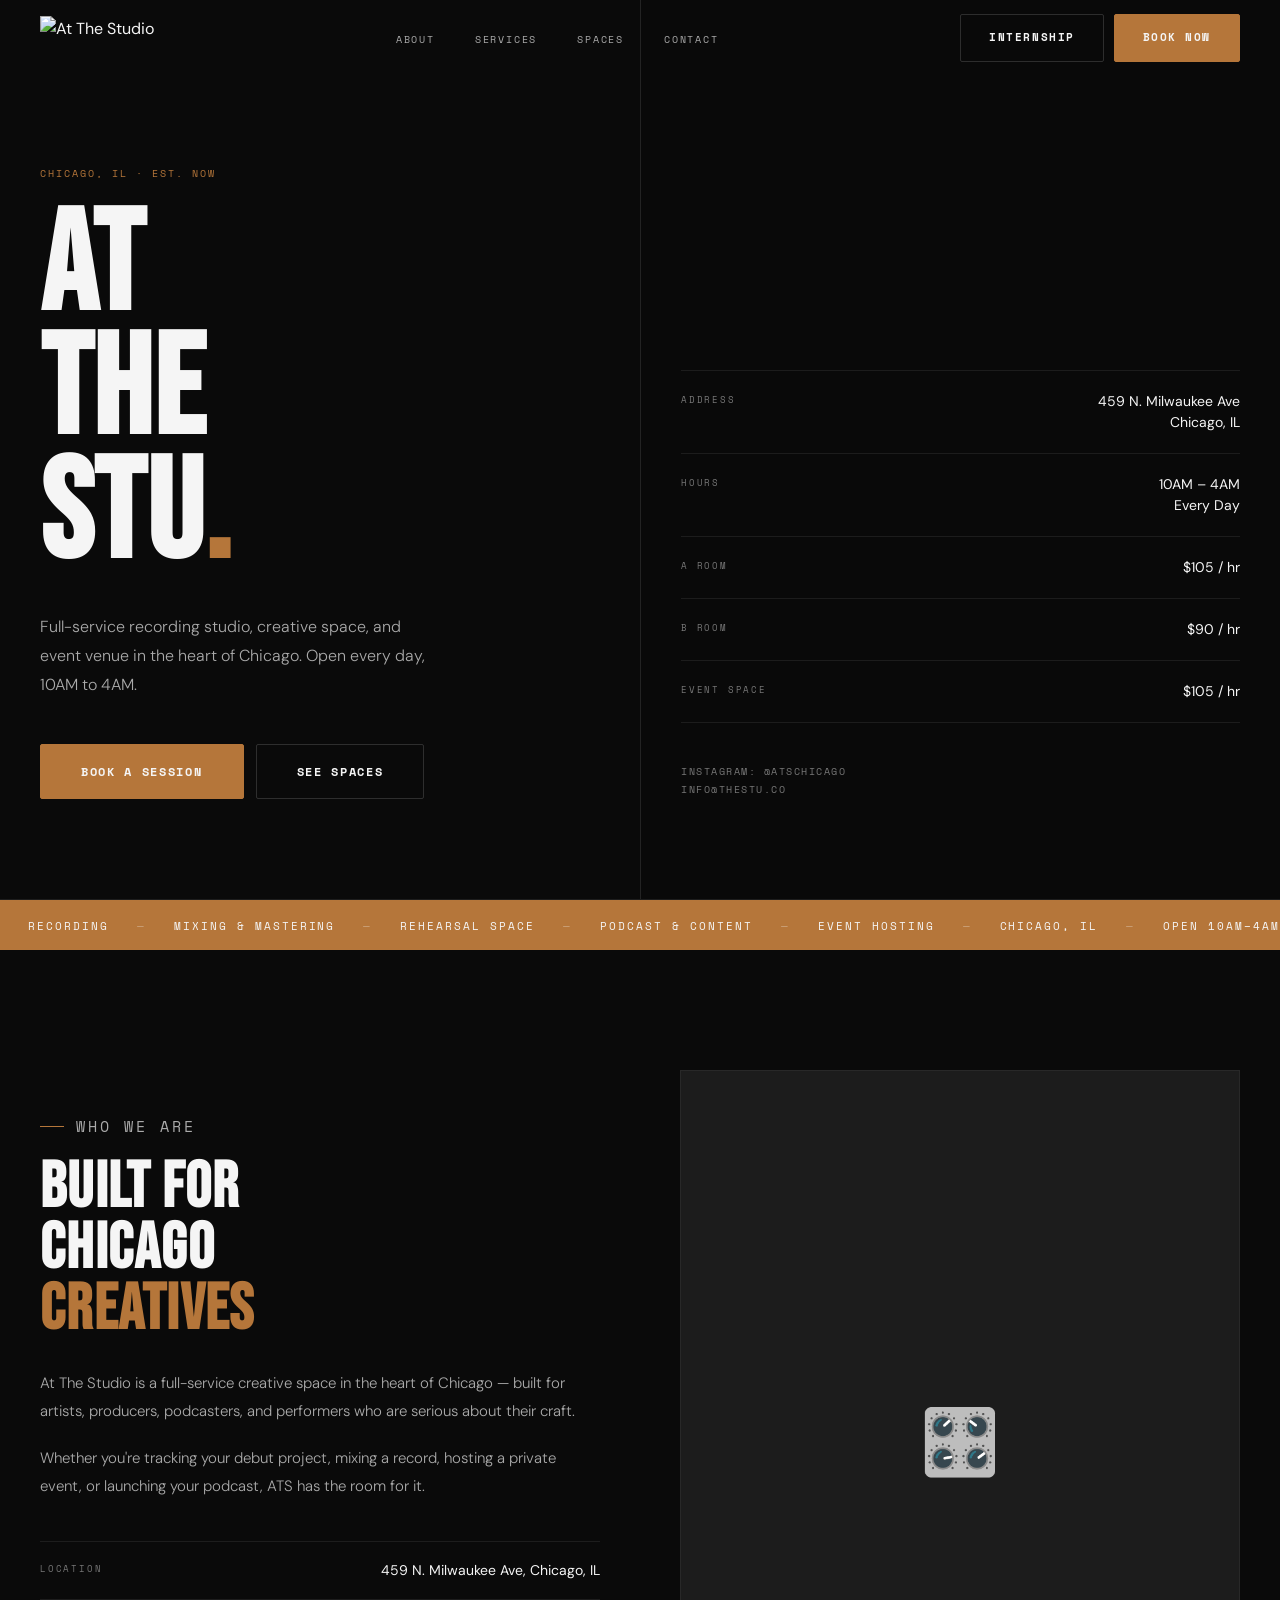
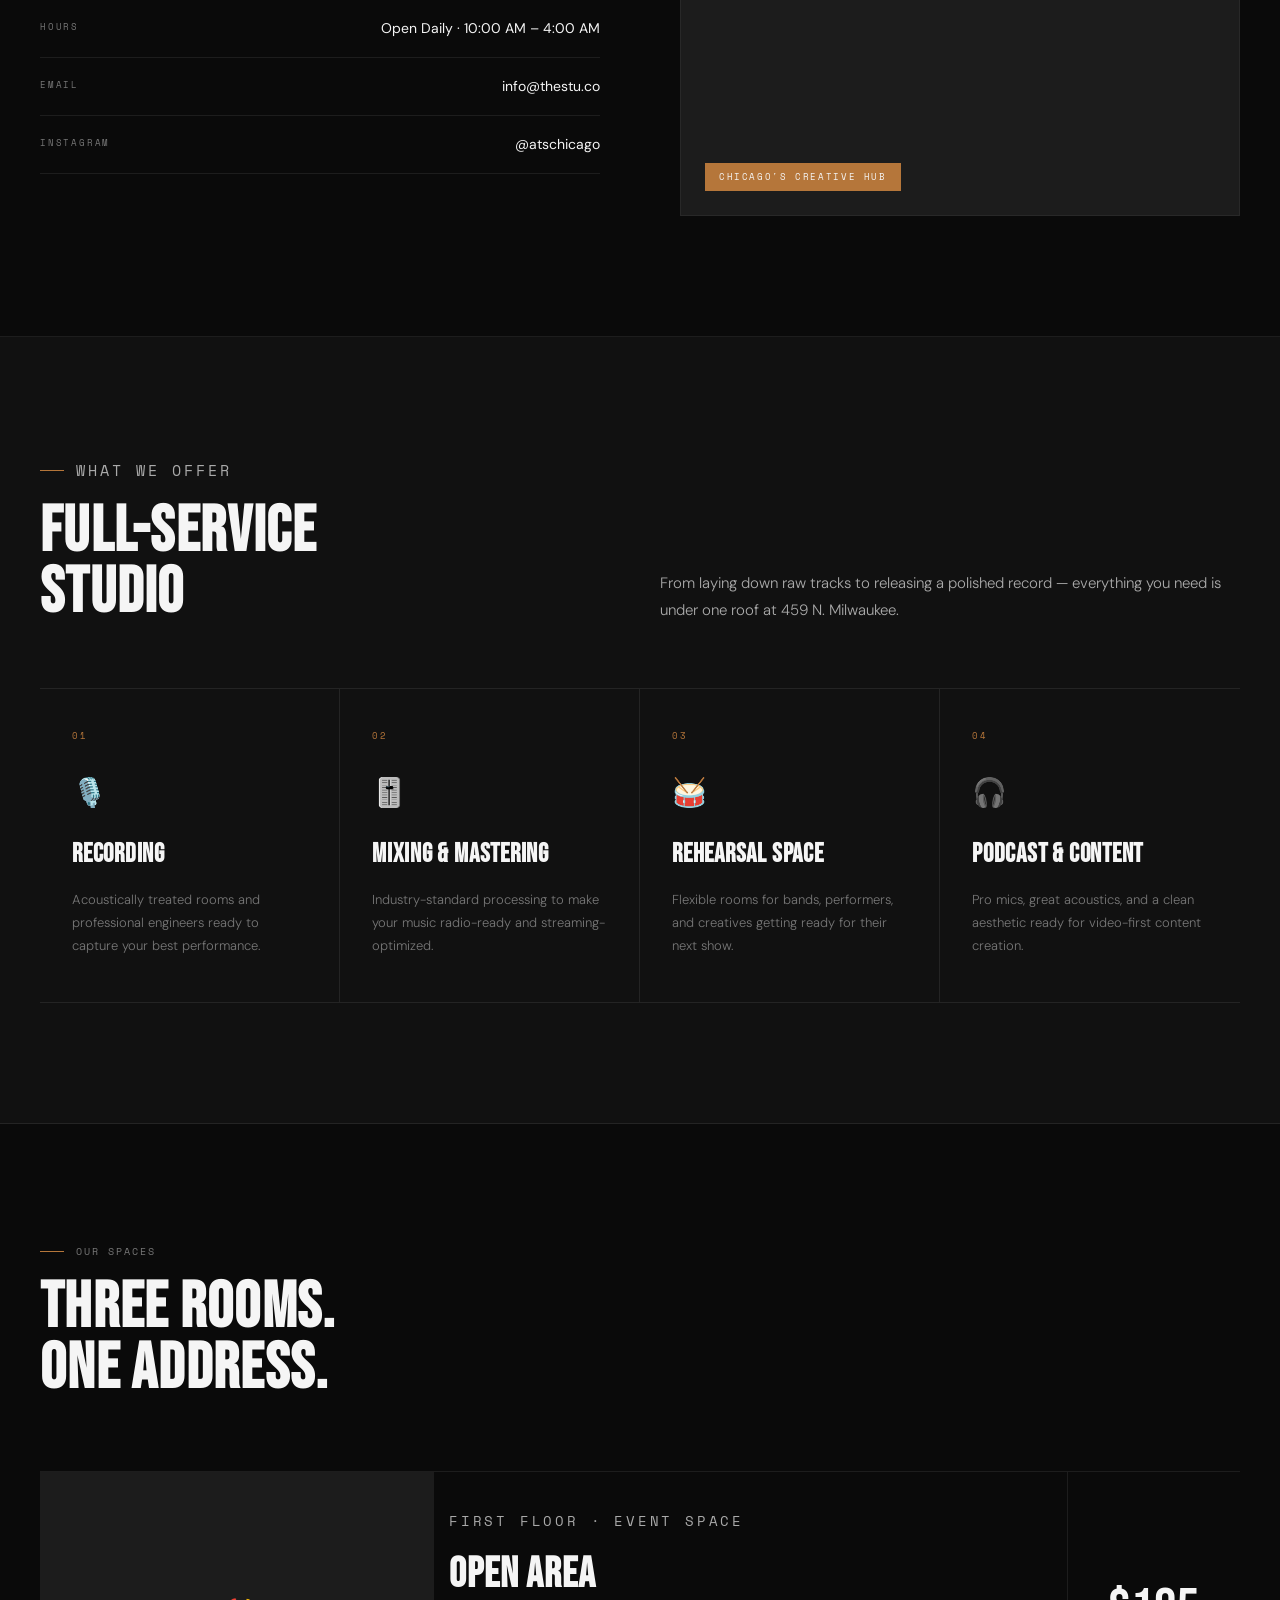
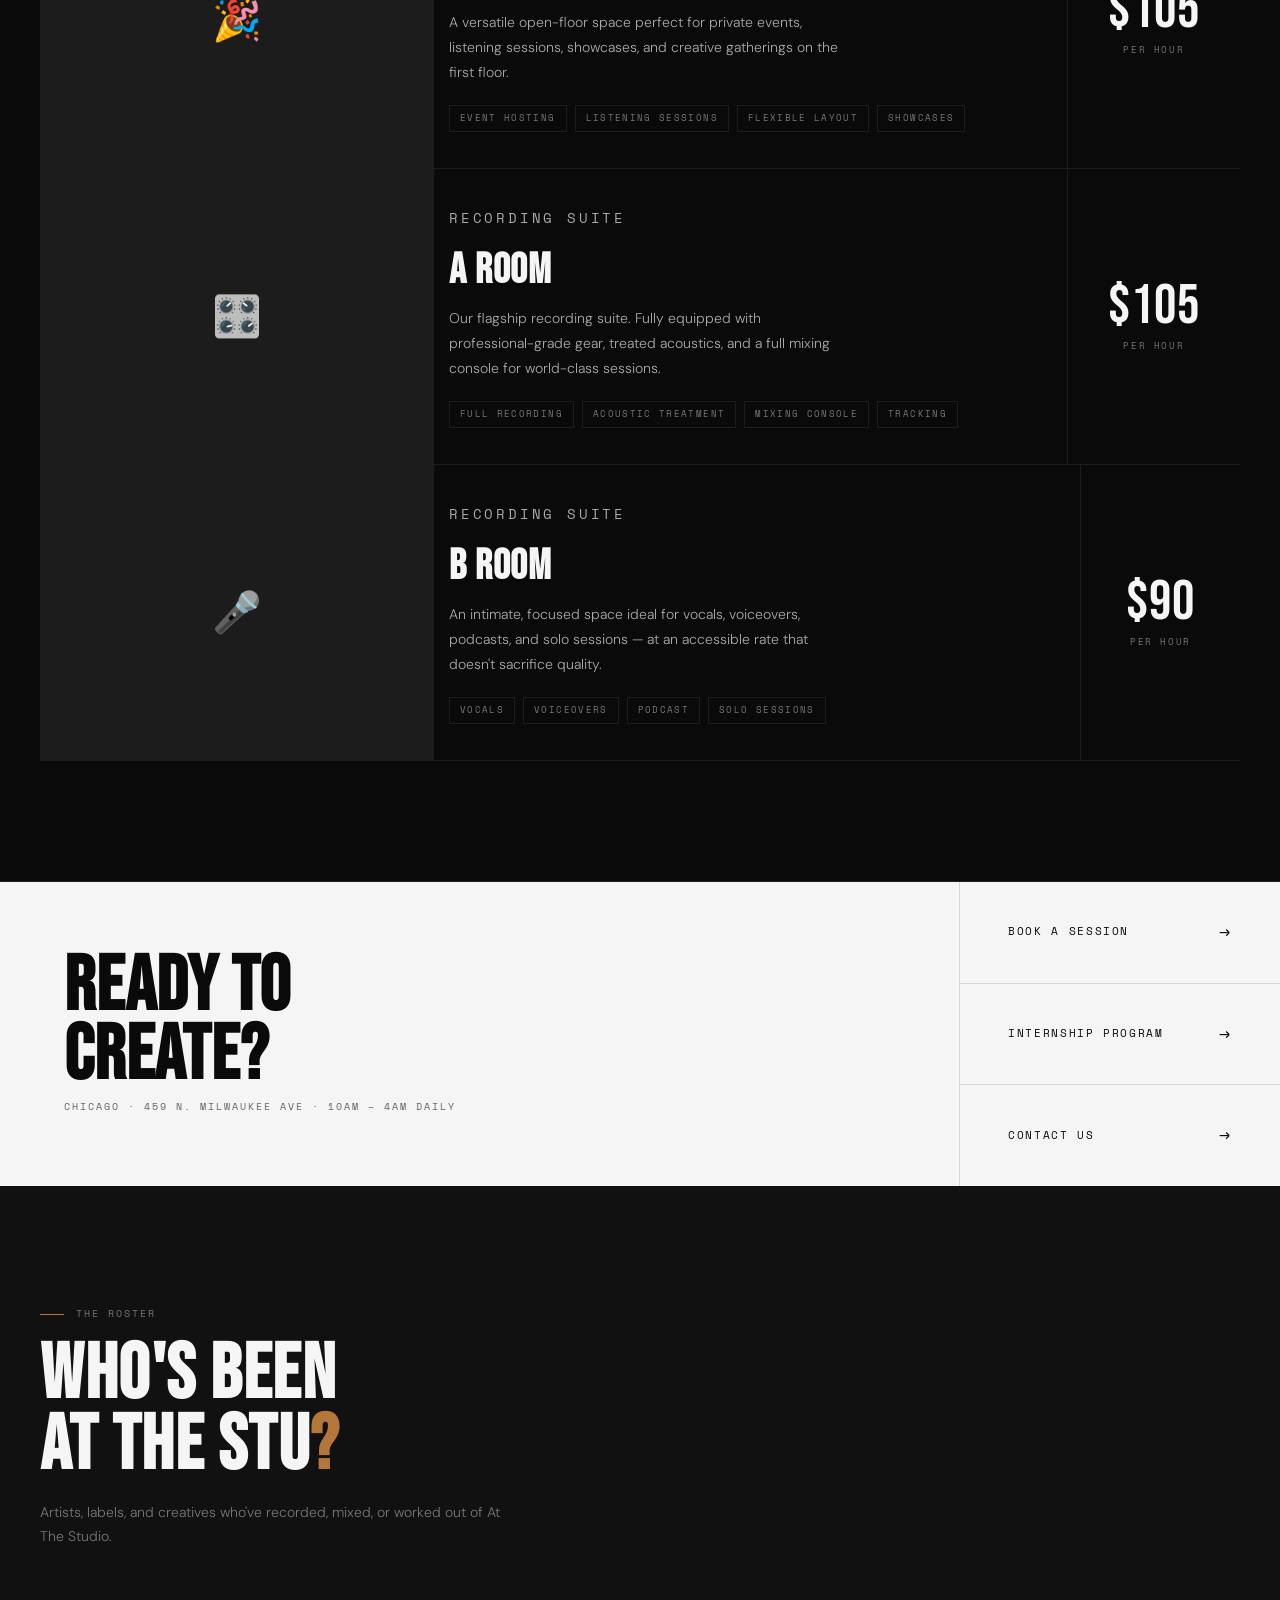
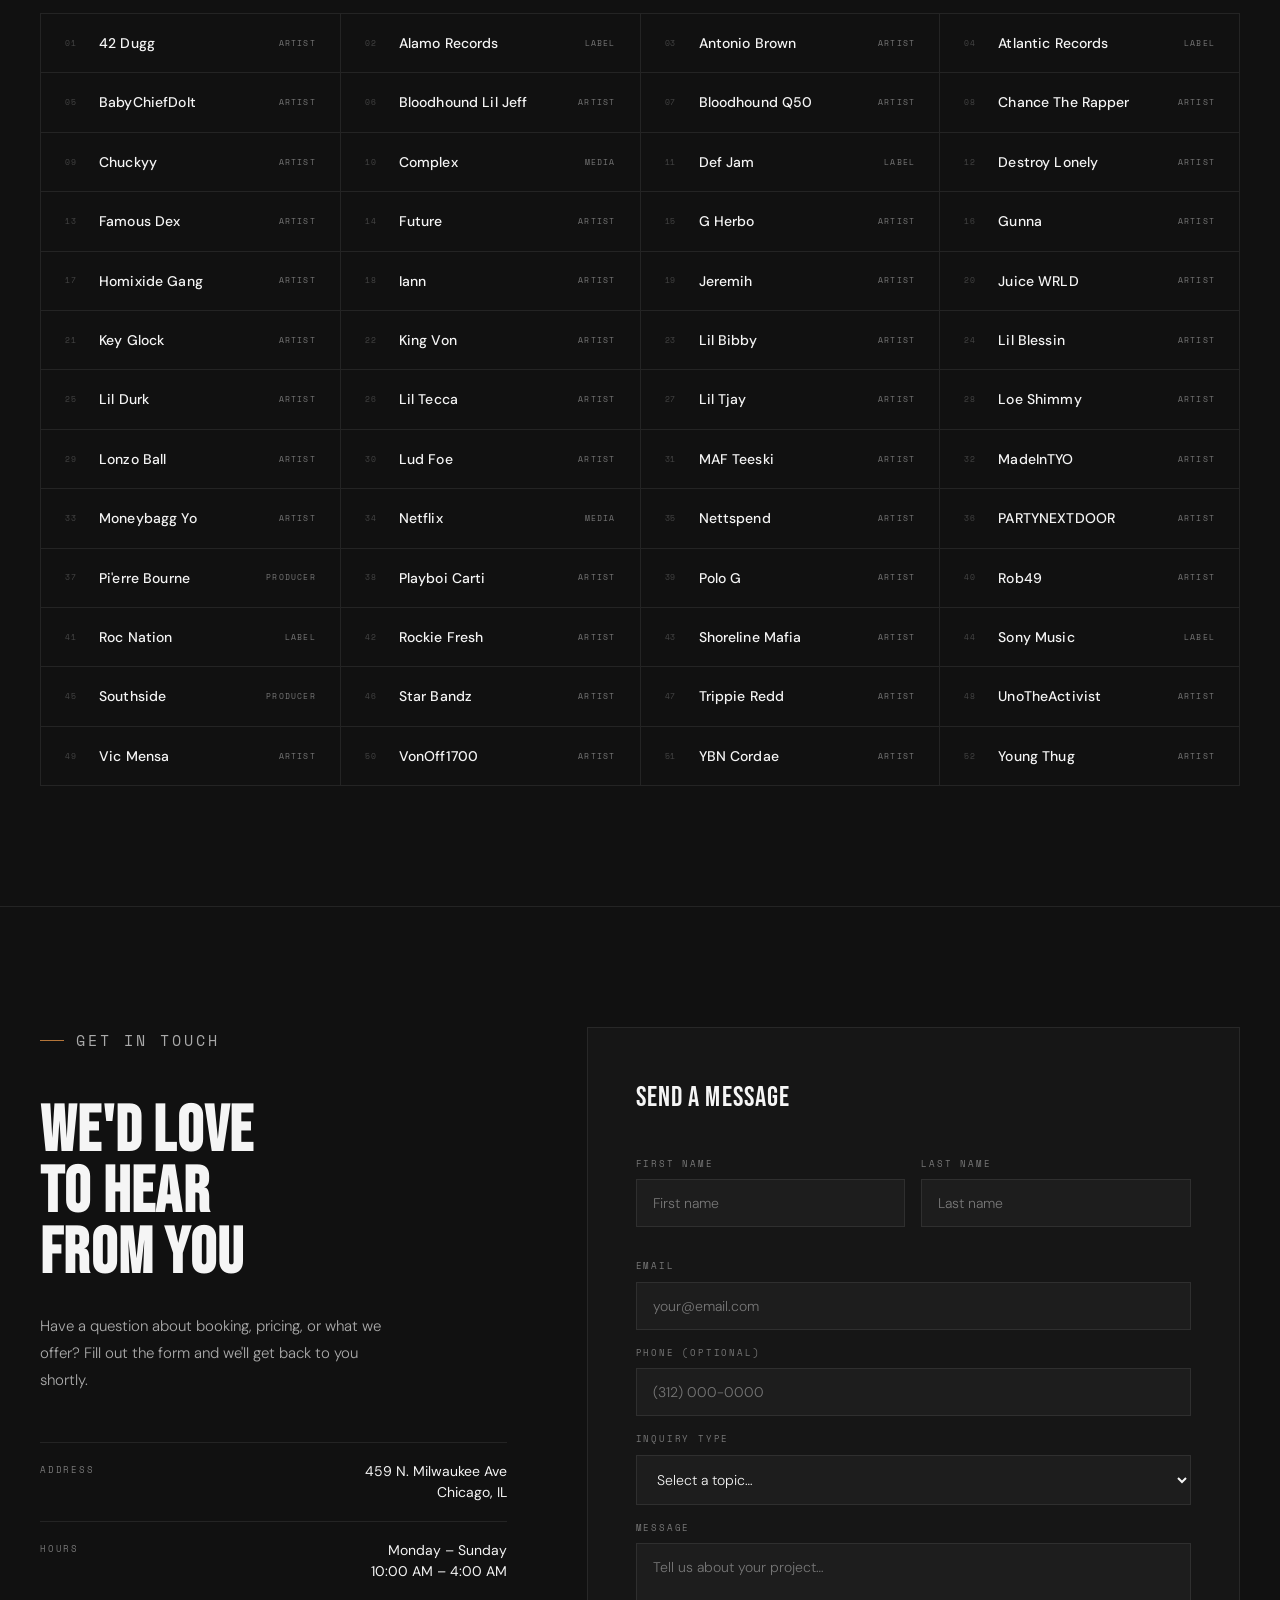
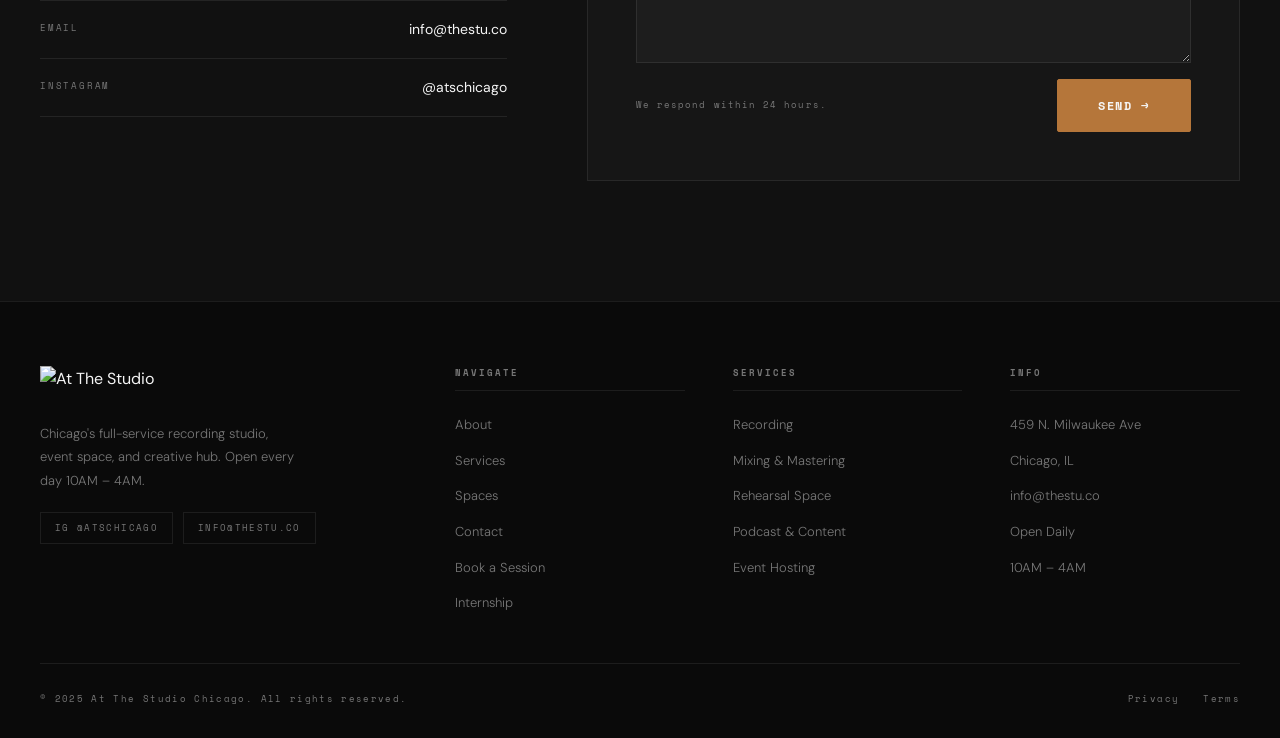
==== commit b40c23c7: "Add files via upload" ====
--- a/index.html
+++ b/index.html
@@ -16,7 +16,7 @@
   <!-- ══════════════════════════════════
        NAVIGATION
   ══════════════════════════════════ -->
-  <nav id="navbar">
+  <nav id="navbar" class="scrolled">
     <div class="nav-inner">
       <a href="#" class="nav-logo">
         <img src="IMG_6772.png" alt="At The Studio" />
@@ -85,15 +85,15 @@
         </div>
         <div class="hero-info-item">
           <span class="info-label">A Room</span>
-          <span class="info-val">$100 / hr</span>
+          <span class="info-val">$105 / hr</span>
         </div>
         <div class="hero-info-item">
           <span class="info-label">B Room</span>
-          <span class="info-val">$85 / hr</span>
+          <span class="info-val">$90 / hr</span>
         </div>
         <div class="hero-info-item">
           <span class="info-label">Event Space</span>
-          <span class="info-val">$100 / hr</span>
+          <span class="info-val">$105 / hr</span>
         </div>
       </div>
       <div class="hero-address">
@@ -253,7 +253,7 @@
             </div>
           </div>
           <div class="room-price-col">
-            <div class="room-price-num">$100</div>
+            <div class="room-price-num">$105</div>
             <div class="room-price-unit">per hour</div>
           </div>
         </div>
@@ -280,7 +280,7 @@
             </div>
           </div>
           <div class="room-price-col">
-            <div class="room-price-num">$100</div>
+            <div class="room-price-num">$105</div>
             <div class="room-price-unit">per hour</div>
           </div>
         </div>
@@ -307,7 +307,7 @@
             </div>
           </div>
           <div class="room-price-col">
-            <div class="room-price-num">$85</div>
+            <div class="room-price-num">$90</div>
             <div class="room-price-unit">per hour</div>
           </div>
         </div>
@@ -512,9 +512,7 @@
             <a href="https://instagram.com/atschicago" target="_blank" rel="noopener" class="soc-btn">
               IG @atschicago
             </a>
-            <a href="mailto:info@thestu.co" class="soc-btn">
-              Email
-            </a>
+            <a href="mailto:info@thestu.co" class="soc-btn">info@thestu.co</a>
           </div>
         </div>
 
@@ -566,9 +564,10 @@
   <!-- ══════════════════════════════════
        JS
   ══════════════════════════════════ -->
-  <script data-cfasync="false">
+  <script>
     /* Navbar scroll */
     const navbar = document.getElementById('navbar');
+    navbar.classList.add('scrolled');
     window.addEventListener('scroll', () => {
       navbar.classList.toggle('scrolled', window.scrollY > 20);
     });
@@ -618,25 +617,20 @@
         if (response.ok) {
           btn.textContent = 'Sent ✓';
           status.className = 'form-status success';
-          status.textContent = "Message sent! We'll get back to you within 24 hours.";
+          status.textContent = "Message sent! We'll get back to you shortly.";
           this.reset();
-          setTimeout(() => {
-            btn.textContent = 'Send →';
-            btn.disabled = false;
-            status.className = 'form-status';
-            status.textContent = '';
-          }, 5000);
         } else {
           throw new Error('Server error');
         }
-      } catch (err) {
+      } catch(err) {
         btn.textContent = 'Send →';
         btn.disabled = false;
         status.className = 'form-status error';
-        status.innerHTML = 'Something went wrong. Please email us directly at <a href="mailto:info@thestu.co">info@thestu.co</a>';
+        status.textContent = 'Something went wrong. Email us directly at info@thestu.co';
       }
-
     });
+
   </script>
+
 </body>
 </html>
